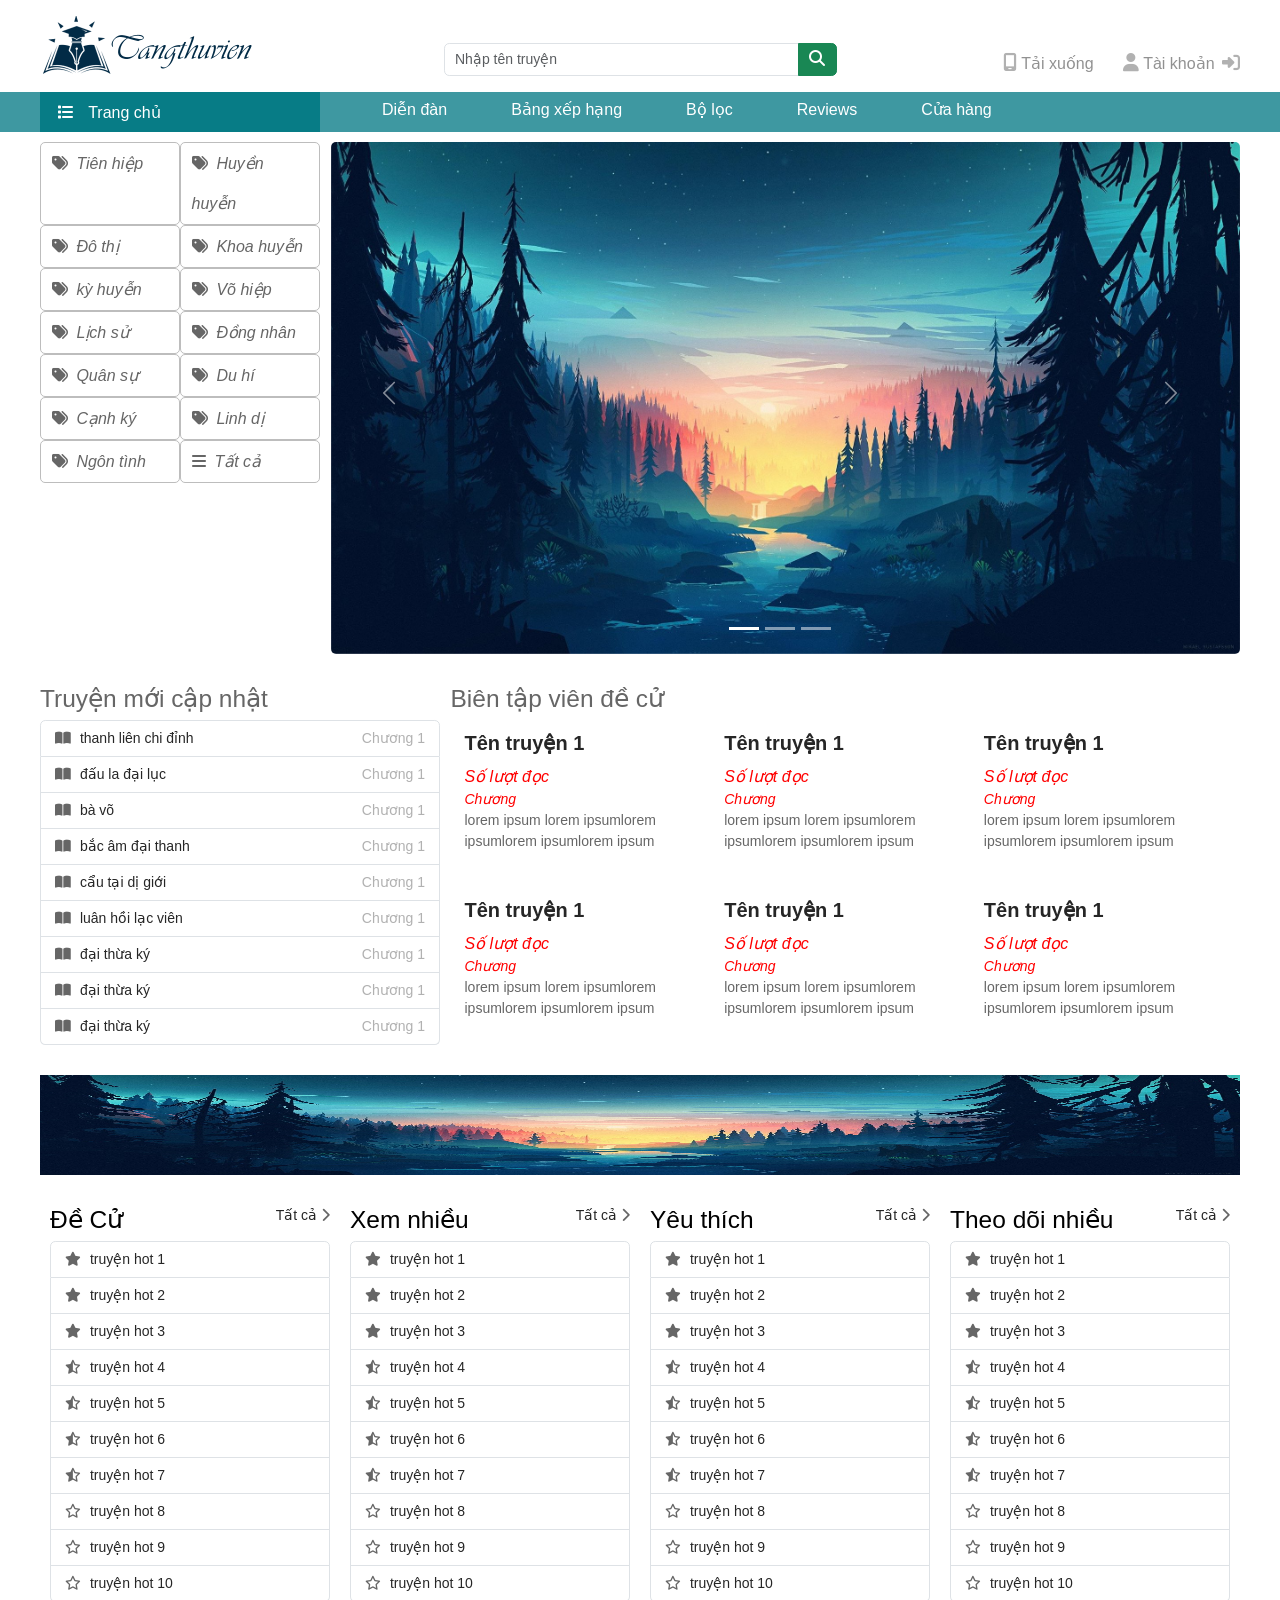
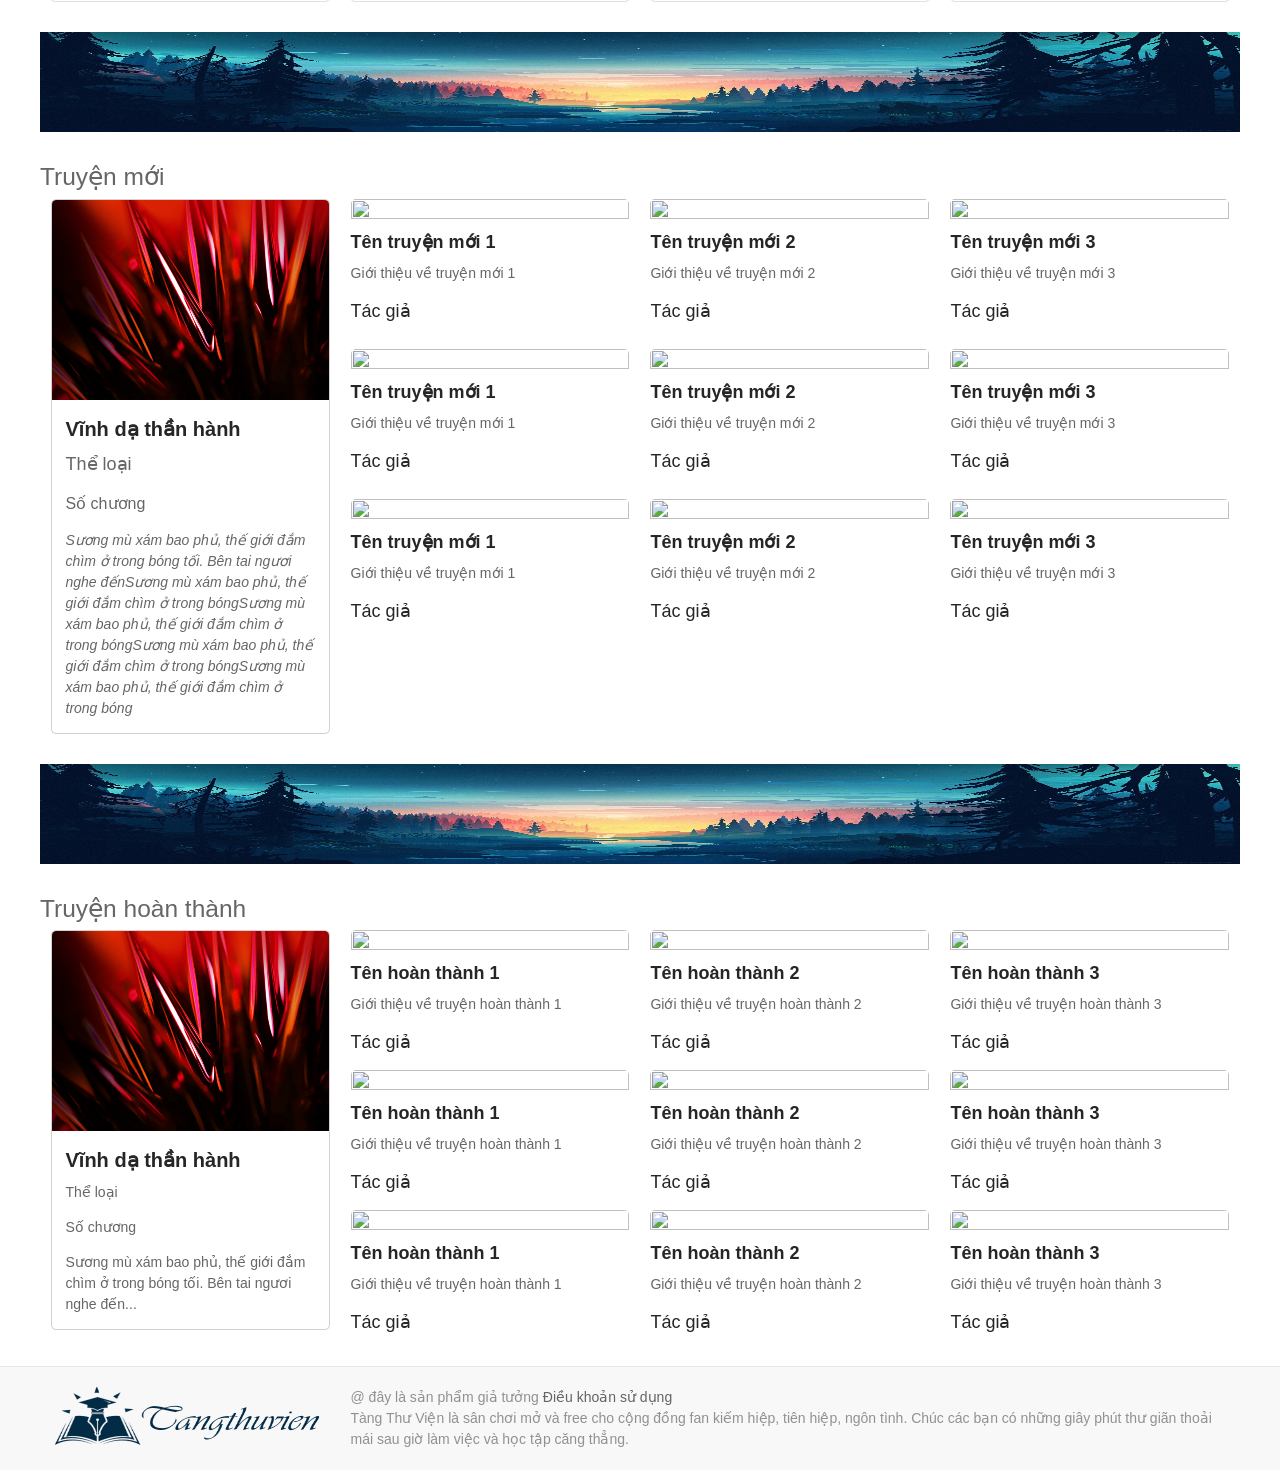
==== index.html @ 61055b4a "countinue fourth run 2nd" ====
<!DOCTYPE html>
<html lang="en">
    <head>
        <title>Test</title>
        <meta charset="utf-8">
        <meta name="viewport" content="width=device-width, initial-scale=1">
        <link href="https://cdn.jsdelivr.net/npm/bootstrap@5.2.3/dist/css/bootstrap.min.css" rel="stylesheet">
        <script src="https://cdn.jsdelivr.net/npm/bootstrap@5.2.3/dist/js/bootstrap.bundle.min.js"></script>
        <link rel="stylesheet" href="css/index.css">
        <link rel="stylesheet" href="https://cdnjs.cloudflare.com/ajax/libs/font-awesome/6.2.1/css/all.min.css">
    </head>
    
    <body>
        <header>
            <div class="header__main">
                <div class="header__box--center row">
                    <div class="col logo">
                        <a href="https://truyen.tangthuvien.vn" data-eid="qd_A11">
                        </a>
                    </div>

                    <div class="col search input-group">
                        <!-- <form id="form1" action="#" method="get">
                            <p>
                                <input class="search__searchbox" name="kw" type="text" data-type="search" placeholder="Nhập tên truyện" autocomplete="off">
                            </p>
                            <label class="search__btn" for="search__submit">
                                <em class="search__btn--icon">
                                    <i class="fa-solid fa-magnifying-glass search__btn--icons"></i>
                                </em>
                            </label>
                        </form> -->
                        <input type="text" class="form-control shadow-none" placeholder="Nhập tên truyện">
                        <button class="btn btn-success" type="submit" title="searchButton">
                            <i class="fa-solid fa-magnifying-glass search__btn--icons"></i>
                        </button>
                    </div>

                    <div class="col login">
                        <a href="#">
                            <i class="fa-solid fa-mobile-screen"></i>
                            Tải xuống
                        </a>
                        <a href="#" data-bs-toggle="modal" data-bs-target="#dangnhap">
                            <i class="fa-solid fa-user"></i>
                            Tài khoản  
                            <i class="fa-solid fa-right-to-bracket"></i>          
                        </a>
                    </div>

                    <div class="modal fade" id="dangnhap">
                        <div class="modal-dialog">
                            <div class="modal-content">
                                <!-- Modal Header -->
                                <div class="modal-header">
                                    <h4 class="modal-title">Đăng nhập</h4>
                                    <button type="button" class="btn-close" data-bs-dismiss="modal"></button>
                                </div>
                                <!-- Modal body -->
                                <form class="needs-validation" action="/action_page.php">
                                    <div class="modal-body">                                   
                                            <div class="form-floating mb-3 mt-3">
                                                <input type="text reset" class="form-control" id="tendangnhap1" placeholder="Tên đăng nhập" name="tdn" required>
                                                <label for="tdn"><i class="fa-solid fa-user modal--icon"></i>Tên đăng nhập</label>
                                            </div>
                                            
                                            <div class="form-floating mt-3 mb-3">
                                                <input type="password reset" class="form-control" id="matkhau1" placeholder="Mật khẩu" name="mk" required>
                                                <label for="mk"><i class="fa-solid fa-key modal--icon"></i>Mật khẩu</label>
                                            </div>
                                    </div>
                                    <!-- Modal footer -->
                                    <div class="modal-footer">
                                        <button type="submit" class="btn btn-success">Đăng nhập</button>
                                        <button type="button" class="btn btn-warning" data-bs-toggle="modal" data-bs-target="#dangky">Đăng ký</button>
                                        <button type="button" class="btn btn-danger" data-bs-dismiss="modal">Đóng</button>
                                    </div>
                                </form>
                                
                            </div>
                        </div>
                    </div>

                    <div class="modal fade" id="dangky">
                        <div class="modal-dialog">
                            <div class="modal-content">
                                <!-- Modal Header -->
                                <div class="modal-header">
                                    <h4 class="modal-title">Đăng ký</h4>
                                    <button type="button" class="btn-close" data-bs-dismiss="modal"></button>
                                </div>
                                <!-- Modal body -->
                                <form class="needs-validation" action="/action_page.php">
                                    <div class="modal-body">
                                        <div class="form-floating mb-3 mt-3">
                                            <input type="text" class="form-control" id="tendangnhap2" placeholder="Tên đăng nhập" name="tdn" required>
                                            <label for="tdn"><i class="fa-solid fa-user modal--icon"></i>Tên đăng nhập</label>
                                        </div>
                                        
                                        <div class="form-floating mt-3 mb-3">
                                            <input type="text" class="form-control" id="matkhau2" placeholder="Mật khẩu" name="mk" required>
                                            <label for="mk"><i class="fa-solid fa-key modal--icon"></i>Mật khẩu</label>
                                        </div>

                                        <div class="form-floating mt-3 mb-3">
                                            <input type="text" class="form-control" id="nlmatkhau2" placeholder="Nhập lại mật khẩu" name="rmk" required>
                                            <label for="rmk"><i class="fa-solid fa-key modal--icon"></i>Nhập lại mật khẩu</label>
                                        </div>

                                        <div class="form-check mt-3 mb-3">
                                            <input type="checkbox" class="form-check-input" id="check2" name="dksd" required>
                                            <label for="dksd" class="form-check-label">Đồng ý với điều khoản sử dụng</label>
                                        </div>
                                    </div>
                                    <!-- Modal footer -->
                                    <div class="modal-footer">
                                        <button type="submit" class="btn btn-success" data-bs-dismiss="modal">Đăng ký</button>
                                        <button type="button" class="btn btn-warning" data-bs-toggle="modal" data-bs-target="#dangnhap">Đăng nhập</button>
                                        <button type="button" class="btn btn-danger" data-bs-dismiss="modal">Đóng</button>
                                    </div>
                                </form>
                                
                            </div>
                        </div>
                    </div>

                </div>
 
                <div class="navbar navbar-expand-md">
                    <div class="navbar__main">
                        <ul class="nav navbar-nav">
                            <li class="nav-item--trangchu">
                                <span>
                                    <i class="fa-solid fa-list"></i>
                                    Trang chủ
                                </span>
                            </li>
                            <li class="nav-item navlist">
                                <a class="nav-link navlist--item" href="#">Diễn đàn</a>
                            </li>
                            <li class="nav-item navlist">
                                <a class="nav-link navlist--item" href="#">Bảng xếp hạng</a>
                            </li>
                            <li class="nav-item navlist">
                                <a class="nav-link navlist--item" href="#">Bộ lọc</a>
                            </li>
                            <li class="nav-item navlist">
                                <a class="nav-link navlist--item" href="#">Reviews</a>
                            </li>
                            <li class="nav-item navlist">
                                <a class="nav-link navlist--item" href="#">Cửa hàng</a>
                            </li>
                        </ul>

                    </div>
                </div>
            </div>
        </header>

        <div class="index__one row">
            <div class="index__theloai col-md-2">
                <div class="index__theloai--chitiet row">
                    <div class="index__theloai--chitiet-cot1 col-md-6">
                        <a href="#">
                            <i class="fa-solid fa-tags"></i>
                            <i>Tiên hiệp</i>
                        </a>
                    </div>
                    <div class="index__theloai--chitiet-cot2 col-md-6">
                        <a href="#">
                            <i class="fa-solid fa-tags"></i>
                            <i>Huyền huyễn</i>
                        </a>
                    </div>
                </div>
                <div class="index__theloai--chitiet row">
                    <div class="index__theloai--chitiet-cot1 col-md-6">
                        <a href="#">
                            <i class="fa-solid fa-tags"></i>
                            <i>Đô thị</i>
                        </a>
                    </div>
                    <div class="index__theloai--chitiet-cot2 col-md-6">
                        <a href="#">
                            <i class="fa-solid fa-tags"></i>
                            <i>Khoa huyễn</i>
                        </a>
                    </div>
                </div>
                <div class="index__theloai--chitiet row">
                    <div class="index__theloai--chitiet-cot1 col-md-6">
                        <a href="#">
                            <i class="fa-solid fa-tags"></i>
                            <i>kỳ huyễn</i>
                        </a>
                    </div>
                    <div class="index__theloai--chitiet-cot2 col-md-6">
                        <a href="#">
                            <i class="fa-solid fa-tags"></i>
                            <i>Võ hiệp</i>
                        </a>
                    </div>
                </div>
                <div class="index__theloai--chitiet row">
                    <div class="index__theloai--chitiet-cot1 col-md-6">
                        <a href="#">
                            <i class="fa-solid fa-tags"></i>
                            <i>Lịch sử</i>
                        </a>
                    </div>
                    <div class="index__theloai--chitiet-cot2 col-md-6">
                        <a href="#">
                            <i class="fa-solid fa-tags"></i>
                            <i>Đồng nhân</i>
                        </a>
                    </div>
                </div>
                <div class="index__theloai--chitiet row">
                    <div class="index__theloai--chitiet-cot1 col-md-6">
                        <a href="#">
                            <i class="fa-solid fa-tags"></i>
                            <i>Quân sự</i>
                        </a>
                    </div>
                    <div class="index__theloai--chitiet-cot2 col-md-6">
                        <a href="#">
                            <i class="fa-solid fa-tags"></i>
                            <i>Du hí</i>
                        </a>
                    </div>
                </div>
                <div class="index__theloai--chitiet row">
                    <div class="index__theloai--chitiet-cot1 col-md-6">
                        <a href="#">
                            <i class="fa-solid fa-tags"></i>
                            <i>Cạnh ký</i>
                        </a>
                    </div>
                    <div class="index__theloai--chitiet-cot2 col-md-6">
                        <a href="#">
                            <i class="fa-solid fa-tags"></i>
                            <i>Linh dị</i>
                        </a>
                    </div>
                </div>
                <div class="index__theloai--chitiet row">
                    <div class="index__theloai--chitiet-cot1 col-md-6">
                        <a href="#">
                            <i class="fa-solid fa-tags"></i>
                            <i>Ngôn tình</i>
                        </a>
                    </div>
                    <div class="index__theloai--chitiet-cot2 col-md-6">
                        <a href="#">
                            <i class="fa-solid fa-bars"></i>
                            <i>Tất cả</i>
                        </a>
                    </div>
                </div>
            </div>
            
            <div id="demo" class="index__slider carousel slide col-md-10" data-bs-ride="carousel">
                <div class="carousel-indicators">
                  <button type="button" data-bs-target="#demo" data-bs-slide-to="0" class="active"></button>
                  <button type="button" data-bs-target="#demo" data-bs-slide-to="1"></button>
                  <button type="button" data-bs-target="#demo" data-bs-slide-to="2"></button>
                </div>
                <div class="carousel-inner">
                  <div class="carousel-item active">
                    <img src="image/test.jpg" alt="Los Angeles" class="d-block w-100">
                  </div>
                  <div class="carousel-item">
                    <img src="image/test2.jpg" alt="Chicago" class="d-block w-100">
                  </div>
                  <div class="carousel-item">
                    <img src="image/test3.jpg" alt="New York" class="d-block w-100">
                  </div>
                </div>
                <button class="carousel-control-prev" type="button" data-bs-target="#demo" data-bs-slide="prev">
                  <span class="carousel-control-prev-icon"></span>
                </button>
                <button class="carousel-control-next" type="button" data-bs-target="#demo" data-bs-slide="next">
                  <span class="carousel-control-next-icon"></span>
                </button>
            </div>

            <!-- <div class="index__tintuc col-md-2">
                <div class="index__notice">
                    <h3>Tin tức</h3>
                    <div class="index__notice--list">
                        <ul class="list-group">
                            <li class="list-group-item odd">
                                <i class="fa-solid fa-share"></i>
                                <a href="#">đăng ký convert</a>
                            </li>
                            <li class="list-group-item">
                                <i class="fa-solid fa-share"></i>
                                <a href="#">bảng lương convert</a>
                            </li>
                            <li class="list-group-item odd">
                                <i class="fa-solid fa-share"></i>
                                <a href="#">kiếm tiền</a>
                            </li>
                            <li class="list-group-item">
                                <i class="fa-solid fa-share"></i>
                                <a href="#">đơn vị tiền</a>
                            </li>
                            <li class="list-group-item odd">
                                <i class="fa-solid fa-share"></i>
                                <a href="#">các bước thành convert</a>
                            </li>
                            <li class="list-group-item">
                                <i class="fa-solid fa-share"></i>
                                <a href="#">tin hot 1</a>
                            </li>
                            <li class="list-group-item odd">
                                <i class="fa-solid fa-share"></i>
                                <a href="#">tin hot 2</a>
                            </li>
                        </ul>
                    </div>
                </div>
            </div> -->
        </div>

        <div class="index__two row">
            <div class="index__truyenmoi col-md-4">
                <h3>Truyện mới cập nhật</h3>
                <div class="index__truyenmoi--list">
                    <ul class="list-group">
                        <li class="list-group-item">
                            <i class="fa-solid fa-book-open"></i>
                            <a href="#">thanh liên chi đỉnh</a>
                            <span class="index__truyenmoi--chuong">Chương 1</span>
                        </li>
                        <li class="list-group-item">
                            <i class="fa-solid fa-book-open"></i>
                            <a href="#">đấu la đại lục</a>
                            <span class="index__truyenmoi--chuong">Chương 1</span>
                        </li>
                        <li class="list-group-item">
                            <i class="fa-solid fa-book-open"></i>
                            <a href="#">bà võ</a>
                            <span class="index__truyenmoi--chuong">Chương 1</span>
                        </li>
                        <li class="list-group-item">
                            <i class="fa-solid fa-book-open"></i>
                            <a href="#">bắc âm đại thanh</a>
                            <span class="index__truyenmoi--chuong">Chương 1</span>
                        </li>
                        <li class="list-group-item">
                            <i class="fa-solid fa-book-open"></i>
                            <a href="#">cẩu tại dị giới</a>
                            <span class="index__truyenmoi--chuong">Chương 1</span>
                        </li>
                        <li class="list-group-item">
                            <i class="fa-solid fa-book-open"></i>
                            <a href="#">luân hồi lạc viên</a>
                            <span class="index__truyenmoi--chuong">Chương 1</span>
                        </li>
                        <li class="list-group-item">
                            <i class="fa-solid fa-book-open"></i>
                            <a href="#">đại thừa ký</a>
                            <span class="index__truyenmoi--chuong">Chương 1</span>
                        </li>
                        <li class="list-group-item">
                            <i class="fa-solid fa-book-open"></i>
                            <a href="#">đại thừa ký</a>
                            <span class="index__truyenmoi--chuong">Chương 1</span>
                        </li>
                        <li class="list-group-item">
                            <i class="fa-solid fa-book-open"></i>
                            <a href="#">đại thừa ký</a>
                            <span class="index__truyenmoi--chuong">Chương 1</span>
                        </li>
                    </ul>
                </div>
            </div>

            <div class="index__btv col-md-8">
                <h3>Biên tập viên đề cử</h3>
                <div class="index__btv--list">
                    <ul class="list-group list-group-horizontal">
                        <li class="list-group-item special">
                            <h3>
                                <a href="#">Tên truyện 1</a>
                            </h3>
                            <em class="total">
                                <cite>Số lượt đọc</cite>
                                <br>
                                <i>Chương</i>
                            </em>
                            <p>lorem ipsum lorem ipsumlorem ipsumlorem ipsumlorem ipsum</p>
                        </li>
                        <li class="list-group-item special">
                            <h3>
                                <a href="#">Tên truyện 1</a>
                            </h3>
                            <em class="total">
                                <cite>Số lượt đọc</cite>
                                <br>
                                <i>Chương</i>
                            </em>
                            <p>lorem ipsum lorem ipsumlorem ipsumlorem ipsumlorem ipsum</p>
                        </li>
                        <li class="list-group-item special">
                            <h3>
                                <a href="#">Tên truyện 1</a>
                            </h3>
                            <em class="total">
                                <cite>Số lượt đọc</cite>
                                <br>
                                <i>Chương</i>
                            </em>
                            <p>lorem ipsum lorem ipsumlorem ipsumlorem ipsumlorem ipsum</p>
                        </li>
                    </ul>
                    <div class="rel">
                        <p class="line"></p>
                    </div>
                    <ul class="list-group list-group-horizontal">
                        <li class="list-group-item special">
                            <h3>
                                <a href="#">Tên truyện 1</a>
                            </h3>
                            <em class="total">
                                <cite>Số lượt đọc</cite>
                                <br>
                                <i>Chương</i>
                            </em>
                            <p>lorem ipsum lorem ipsumlorem ipsumlorem ipsumlorem ipsum</p>
                        </li>
                        <li class="list-group-item special">
                            <h3>
                                <a href="#">Tên truyện 1</a>
                            </h3>
                            <em class="total">
                                <cite>Số lượt đọc</cite>
                                <br>
                                <i>Chương</i>
                            </em>
                            <p>lorem ipsum lorem ipsumlorem ipsumlorem ipsumlorem ipsum</p>
                        </li>
                        <li class="list-group-item special">
                            <h3>
                                <a href="#">Tên truyện 1</a>
                            </h3>
                            <em class="total">
                                <cite>Số lượt đọc</cite>
                                <br>
                                <i>Chương</i>
                            </em>
                            <p>lorem ipsum lorem ipsumlorem ipsumlorem ipsumlorem ipsum</p>
                        </li>
                    </ul>
                </div>
            </div>
        </div>

        <div class="index__banner">
            <a href="#"><img src="image/test.jpg" class="banner-sm"></a>
        </div>

        <div class="index__three row">
            <div class="index__ranklist col-md-3">
                <h3 class="index__ranklist--title">
                    Đề Cử
                    <a href="#">Tất cả
                        <i class="fa-solid fa-chevron-right"></i>
                    </a>
                </h3>
                <div class="ranklist--list">
                    <ul class="list-group">
                        <li class="list-group-item">
                            <i class="fa-solid fa-star"></i>
                            <a href="#">truyện hot 1</a>
                        </li>
                        <li class="list-group-item">
                            <i class="fa-solid fa-star"></i>
                            <a href="#">truyện hot 2</a>
                        </li>
                        <li class="list-group-item">
                            <i class="fa-solid fa-star"></i>
                            <a href="#">truyện hot 3</a>
                        </li>
                        <li class="list-group-item">
                            <i class="fa-regular fa-star-half-stroke"></i>
                            <a href="#">truyện hot 4</a>
                        </li>
                        <li class="list-group-item">
                            <i class="fa-regular fa-star-half-stroke"></i>
                            <a href="#">truyện hot 5</a>
                        </li>
                        <li class="list-group-item">
                            <i class="fa-regular fa-star-half-stroke"></i>
                            <a href="#">truyện hot 6</a>
                        </li>
                        <li class="list-group-item">
                            <i class="fa-regular fa-star-half-stroke"></i>
                            <a href="#">truyện hot 7</a>
                        </li>
                        <li class="list-group-item">
                            <i class="fa-regular fa-star"></i>
                            <a href="#">truyện hot 8</a>
                        </li>
                        <li class="list-group-item">
                            <i class="fa-regular fa-star"></i>
                            <a href="#">truyện hot 9</a>
                        </li>
                        <li class="list-group-item">
                            <i class="fa-regular fa-star"></i>
                            <a href="#">truyện hot 10</a>
                        </li>
                    </ul>
                </div>
            </div>
            <div class="index__ranklist col-md-3">
                <h3 class="index__ranklist--title">
                    Xem nhiều
                    <a href="#">Tất cả
                        <i class="fa-solid fa-chevron-right"></i>
                    </a>
                </h3>
                <div class="ranklist--list">
                    <ul class="list-group">
                        <li class="list-group-item">
                            <i class="fa-solid fa-star"></i>
                            <a href="#">truyện hot 1</a>
                        </li>
                        <li class="list-group-item">
                            <i class="fa-solid fa-star"></i>
                            <a href="#">truyện hot 2</a>
                        </li>
                        <li class="list-group-item">
                            <i class="fa-solid fa-star"></i>
                            <a href="#">truyện hot 3</a>
                        </li>
                        <li class="list-group-item">
                            <i class="fa-regular fa-star-half-stroke"></i>
                            <a href="#">truyện hot 4</a>
                        </li>
                        <li class="list-group-item">
                            <i class="fa-regular fa-star-half-stroke"></i>
                            <a href="#">truyện hot 5</a>
                        </li>
                        <li class="list-group-item">
                            <i class="fa-regular fa-star-half-stroke"></i>
                            <a href="#">truyện hot 6</a>
                        </li>
                        <li class="list-group-item">
                            <i class="fa-regular fa-star-half-stroke"></i>
                            <a href="#">truyện hot 7</a>
                        </li>
                        <li class="list-group-item">
                            <i class="fa-regular fa-star"></i>
                            <a href="#">truyện hot 8</a>
                        </li>
                        <li class="list-group-item">
                            <i class="fa-regular fa-star"></i>
                            <a href="#">truyện hot 9</a>
                        </li>
                        <li class="list-group-item">
                            <i class="fa-regular fa-star"></i>
                            <a href="#">truyện hot 10</a>
                        </li>
                    </ul>
                </div>
            </div>
            <div class="index__ranklist col-md-3">
                <h3 class="index__ranklist--title">
                    Yêu thích
                    <a href="#">Tất cả
                        <i class="fa-solid fa-chevron-right"></i>
                    </a>
                </h3>
                <div class="ranklist--list">
                    <ul class="list-group">
                        <li class="list-group-item">
                            <i class="fa-solid fa-star"></i>
                            <a href="#">truyện hot 1</a>
                        </li>
                        <li class="list-group-item">
                            <i class="fa-solid fa-star"></i>
                            <a href="#">truyện hot 2</a>
                        </li>
                        <li class="list-group-item">
                            <i class="fa-solid fa-star"></i>
                            <a href="#">truyện hot 3</a>
                        </li>
                        <li class="list-group-item">
                            <i class="fa-regular fa-star-half-stroke"></i>
                            <a href="#">truyện hot 4</a>
                        </li>
                        <li class="list-group-item">
                            <i class="fa-regular fa-star-half-stroke"></i>
                            <a href="#">truyện hot 5</a>
                        </li>
                        <li class="list-group-item">
                            <i class="fa-regular fa-star-half-stroke"></i>
                            <a href="#">truyện hot 6</a>
                        </li>
                        <li class="list-group-item">
                            <i class="fa-regular fa-star-half-stroke"></i>
                            <a href="#">truyện hot 7</a>
                        </li>
                        <li class="list-group-item">
                            <i class="fa-regular fa-star"></i>
                            <a href="#">truyện hot 8</a>
                        </li>
                        <li class="list-group-item">
                            <i class="fa-regular fa-star"></i>
                            <a href="#">truyện hot 9</a>
                        </li>
                        <li class="list-group-item">
                            <i class="fa-regular fa-star"></i>
                            <a href="#">truyện hot 10</a>
                        </li>
                    </ul>
                </div>
            </div>
            <div class="index__ranklist col-md-3">
                <h3 class="index__ranklist--title">
                    Theo dõi nhiều
                    <a href="#">Tất cả
                        <i class="fa-solid fa-chevron-right"></i>
                    </a>
                </h3>
                <div class="ranklist--list">
                    <ul class="list-group">
                        <li class="list-group-item">
                            <i class="fa-solid fa-star"></i>
                            <a href="#">truyện hot 1</a>
                        </li>
                        <li class="list-group-item">
                            <i class="fa-solid fa-star"></i>
                            <a href="#">truyện hot 2</a>
                        </li>
                        <li class="list-group-item">
                            <i class="fa-solid fa-star"></i>
                            <a href="#">truyện hot 3</a>
                        </li>
                        <li class="list-group-item">
                            <i class="fa-regular fa-star-half-stroke"></i>
                            <a href="#">truyện hot 4</a>
                        </li>
                        <li class="list-group-item">
                            <i class="fa-regular fa-star-half-stroke"></i>
                            <a href="#">truyện hot 5</a>
                        </li>
                        <li class="list-group-item">
                            <i class="fa-regular fa-star-half-stroke"></i>
                            <a href="#">truyện hot 6</a>
                        </li>
                        <li class="list-group-item">
                            <i class="fa-regular fa-star-half-stroke"></i>
                            <a href="#">truyện hot 7</a>
                        </li>
                        <li class="list-group-item">
                            <i class="fa-regular fa-star"></i>
                            <a href="#">truyện hot 8</a>
                        </li>
                        <li class="list-group-item">
                            <i class="fa-regular fa-star"></i>
                            <a href="#">truyện hot 9</a>
                        </li>
                        <li class="list-group-item">
                            <i class="fa-regular fa-star"></i>
                            <a href="#">truyện hot 10</a>
                        </li>
                    </ul>
                </div>
            </div>
        </div>

        <div class="index__banner">
            <a href="#"><img src="image/test.jpg" class="banner-sm"></a>
        </div>

        <div class="index__four row">
            <h3 class="index__truyenmoi--title">Truyện mới</h3>
            <div class="index__truyenmoito col-md-3">
                <div class="index__truyenmoito--chitiet card">
                    <img class="card-img-top" src="image/test2.jpg" alt="Card image">
                    <div class="card-body">
                        <h4 class="card-title">
                            <a href="#">Vĩnh dạ thần hành</a>
                        </h4>
                        <p class="card-text index__truyenmoito--theloai">Thể loại</p>
                        <p class="card-text index__truyenmoito--sochuong">Số chương</p>
                        <p class="card-text index__truyenmoito--gioithieu"><i>Sương mù xám bao phủ, thế giới đắm chìm ở trong bóng tối. Bên tai ngươi nghe đếnSương mù xám bao phủ, thế giới đắm chìm ở trong bóngSương mù xám bao phủ, thế giới đắm chìm ở trong bóngSương mù xám bao phủ, thế giới đắm chìm ở trong bóngSương mù xám bao phủ, thế giới đắm chìm ở trong bóng</i></p>
                    </div>
                </div>
            </div>
            <div class="index__truyenmoito col-md-9">
                <div class="index__truyenmoito--list row">
                    <div class="index__truyenmoito--listitem col-md-4">
                        <div class="book--img">
                            <a href="#">
                                <img src="image/test3.jpg" class="book--imgcss">
                            </a>
                        </div>
                        <div class="book--info">
                            <h3>
                                <a href="#">Tên truyện mới 1</a>
                            </h3>
                            <p>Giới thiệu về truyện mới 1</p>
                            <div class="book-state">
                                <a href="#">Tác giả</a>
                            </div>
                        </div>
                    </div>
                    <div class="index__truyenmoito--listitem col-md-4">
                        <div class="book--img">
                            <a href="#">
                                <img src="image/test3.jpg" class="book--imgcss">
                            </a>
                        </div>
                        <div class="book--info">
                            <h3>
                                <a href="#">Tên truyện mới 2</a>
                            </h3>
                            <p>Giới thiệu về truyện mới 2</p>
                            <div class="book-state">
                                <a href="#">Tác giả</a>
                            </div>
                        </div>
                    </div>
                    <div class="index__truyenmoito--listitem col-md-4">
                        <div class="book--img">
                            <a href="#">
                                <img src="image/test3.jpg" class="book--imgcss">
                            </a>
                        </div>
                        <div class="book--info">
                            <h3>
                                <a href="#">Tên truyện mới 3</a>
                            </h3>
                            <p>Giới thiệu về truyện mới 3</p>
                            <div class="book-state">
                                <a href="#">Tác giả</a>
                            </div>
                        </div>
                    </div>
                </div>
                <div class="rel">
                    <p class="line"></p>
                </div>
                <div class="index__truyenmoito--list row">
                    <div class="index__truyenmoito--listitem col-md-4">
                        <div class="book--img">
                            <a href="#">
                                <img src="image/test3.jpg" class="book--imgcss">
                            </a>
                        </div>
                        <div class="book--info">
                            <h3>
                                <a href="#">Tên truyện mới 1</a>
                            </h3>
                            <p>Giới thiệu về truyện mới 1</p>
                            <div class="book-state">
                                <a href="#">Tác giả</a>
                            </div>
                        </div>
                    </div>
                    <div class="index__truyenmoito--listitem col-md-4">
                        <div class="book--img">
                            <a href="#">
                                <img src="image/test3.jpg" class="book--imgcss">
                            </a>
                        </div>
                        <div class="book--info">
                            <h3>
                                <a href="#">Tên truyện mới 2</a>
                            </h3>
                            <p>Giới thiệu về truyện mới 2</p>
                            <div class="book-state">
                                <a href="#">Tác giả</a>
                            </div>
                        </div>
                    </div>
                    <div class="index__truyenmoito--listitem col-md-4">
                        <div class="book--img">
                            <a href="#">
                                <img src="image/test3.jpg" class="book--imgcss">
                            </a>
                        </div>
                        <div class="book--info">
                            <h3>
                                <a href="#">Tên truyện mới 3</a>
                            </h3>
                            <p>Giới thiệu về truyện mới 3</p>
                            <div class="book-state">
                                <a href="#">Tác giả</a>
                            </div>
                        </div>
                    </div>
                </div>
                <div class="rel">
                    <p class="line"></p>
                </div>
                <div class="index__truyenmoito--list row">
                    <div class="index__truyenmoito--listitem col-md-4">
                        <div class="book--img">
                            <a href="#">
                                <img src="image/test3.jpg" class="book--imgcss">
                            </a>
                        </div>
                        <div class="book--info">
                            <h3>
                                <a href="#">Tên truyện mới 1</a>
                            </h3>
                            <p>Giới thiệu về truyện mới 1</p>
                            <div class="book-state">
                                <a href="#">Tác giả</a>
                            </div>
                        </div>
                    </div>
                    <div class="index__truyenmoito--listitem col-md-4">
                        <div class="book--img">
                            <a href="#">
                                <img src="image/test3.jpg" class="book--imgcss">
                            </a>
                        </div>
                        <div class="book--info">
                            <h3>
                                <a href="#">Tên truyện mới 2</a>
                            </h3>
                            <p>Giới thiệu về truyện mới 2</p>
                            <div class="book-state">
                                <a href="#">Tác giả</a>
                            </div>
                        </div>
                    </div>
                    <div class="index__truyenmoito--listitem col-md-4">
                        <div class="book--img">
                            <a href="#">
                                <img src="image/test3.jpg" class="book--imgcss">
                            </a>
                        </div>
                        <div class="book--info">
                            <h3>
                                <a href="#">Tên truyện mới 3</a>
                            </h3>
                            <p>Giới thiệu về truyện mới 3</p>
                            <div class="book-state">
                                <a href="#">Tác giả</a>
                            </div>
                        </div>
                    </div>
                </div>
            </div>
        </div>

        <div class="index__banner">
            <a href="#"><img src="image/test.jpg" class="banner-sm"></a>
        </div>

        <div class="index__five row">
            <h3 class="index__truyenhoanthanh--title">Truyện hoàn thành</h3>
            <div class="index__truyenhoanthanh col-md-3">
                <div class="index__truyenhoanthanh--chitiet card">
                    <img class="card-img-top" src="image/test2.jpg" alt="Card image">
                    <div class="card-body">
                        <h4 class="card-title">
                            <a href="#">Vĩnh dạ thần hành</a>
                        </h4>
                        <p class="card-text index__truyenhoanthanh--theloai">Thể loại</p>
                        <p class="card-text index__truyenhoanthanh--sochuong">Số chương</p>
                        <p class="card-text index__truyenhoanthanh--gioithieu">Sương mù xám bao phủ, thế giới đắm chìm ở trong bóng tối. Bên tai ngươi nghe đến...</p>
                    </div>
                </div>
            </div>
            <div class="index__truyenhoanthanh col-md-9">
                <div class="index__truyenhoanthanh--list row">
                    <div class="index__truyenhoanthanh--listitem col-md-4">
                        <div class="book--img">
                            <a href="#">
                                <img src="image/test3.jpg" class="book--imgcss">
                            </a>
                        </div>
                        <div class="book--info">
                            <h3>
                                <a href="#">Tên hoàn thành 1</a>
                            </h3>
                            <p>Giới thiệu về truyện hoàn thành 1</p>
                            <div class="book-state">
                                <a href="#">Tác giả</a>
                            </div>
                        </div>
                    </div>
                    <div class="index__truyenhoanthanh--listitem col-md-4">
                        <div class="book--img">
                            <a href="#">
                                <img src="image/test3.jpg" class="book--imgcss">
                            </a>
                        </div>
                        <div class="book--info">
                            <h3>
                                <a href="#">Tên hoàn thành 2</a>
                            </h3>
                            <p>Giới thiệu về truyện hoàn thành 2</p>
                            <div class="book-state">
                                <a href="#">Tác giả</a>
                            </div>
                        </div>
                    </div>
                    <div class="index__truyenhoanthanh--listitem col-md-4">
                        <div class="book--img">
                            <a href="#">
                                <img src="image/test3.jpg" class="book--imgcss">
                            </a>
                        </div>
                        <div class="book--info">
                            <h3>
                                <a href="#">Tên hoàn thành 3</a>
                            </h3>
                            <p>Giới thiệu về truyện hoàn thành 3</p>
                            <div class="book-state">
                                <a href="#">Tác giả</a>
                            </div>
                        </div>
                    </div>
                </div>
                <div class="rel">
                    <p class="line"></p>
                </div>
                <div class="index__truyenhoanthanh--list row">
                    <div class="index__truyenhoanthanh--listitem col-md-4">
                        <div class="book--img">
                            <a href="#">
                                <img src="image/test3.jpg" class="book--imgcss">
                            </a>
                        </div>
                        <div class="book--info">
                            <h3>
                                <a href="#">Tên hoàn thành 1</a>
                            </h3>
                            <p>Giới thiệu về truyện hoàn thành 1</p>
                            <div class="book-state">
                                <a href="#">Tác giả</a>
                            </div>
                        </div>
                    </div>
                    <div class="index__truyenhoanthanh--listitem col-md-4">
                        <div class="book--img">
                            <a href="#">
                                <img src="image/test3.jpg" class="book--imgcss">
                            </a>
                        </div>
                        <div class="book--info">
                            <h3>
                                <a href="#">Tên hoàn thành 2</a>
                            </h3>
                            <p>Giới thiệu về truyện hoàn thành 2</p>
                            <div class="book-state">
                                <a href="#">Tác giả</a>
                            </div>
                        </div>
                    </div>
                    <div class="index__truyenhoanthanh--listitem col-md-4">
                        <div class="book--img">
                            <a href="#">
                                <img src="image/test3.jpg" class="book--imgcss">
                            </a>
                        </div>
                        <div class="book--info">
                            <h3>
                                <a href="#">Tên hoàn thành 3</a>
                            </h3>
                            <p>Giới thiệu về truyện hoàn thành 3</p>
                            <div class="book-state">
                                <a href="#">Tác giả</a>
                            </div>
                        </div>
                    </div>
                </div>
                <div class="rel">
                    <p class="line"></p>
                </div>
                <div class="index__truyenhoanthanh--list row">
                    <div class="index__truyenhoanthanh--listitem col-md-4">
                        <div class="book--img">
                            <a href="#">
                                <img src="image/test3.jpg" class="book--imgcss">
                            </a>
                        </div>
                        <div class="book--info">
                            <h3>
                                <a href="#">Tên hoàn thành 1</a>
                            </h3>
                            <p>Giới thiệu về truyện hoàn thành 1</p>
                            <div class="book-state">
                                <a href="#">Tác giả</a>
                            </div>
                        </div>
                    </div>
                    <div class="index__truyenhoanthanh--listitem col-md-4">
                        <div class="book--img">
                            <a href="#">
                                <img src="image/test3.jpg" class="book--imgcss">
                            </a>
                        </div>
                        <div class="book--info">
                            <h3>
                                <a href="#">Tên hoàn thành 2</a>
                            </h3>
                            <p>Giới thiệu về truyện hoàn thành 2</p>
                            <div class="book-state">
                                <a href="#">Tác giả</a>
                            </div>
                        </div>
                    </div>
                    <div class="index__truyenhoanthanh--listitem col-md-4">
                        <div class="book--img">
                            <a href="#">
                                <img src="image/test3.jpg" class="book--imgcss">
                            </a>
                        </div>
                        <div class="book--info">
                            <h3>
                                <a href="#">Tên hoàn thành 3</a>
                            </h3>
                            <p>Giới thiệu về truyện hoàn thành 3</p>
                            <div class="book-state">
                                <a href="#">Tác giả</a>
                            </div>
                        </div>
                    </div>
                </div>
            </div>
        </div>

        <footer>
            <div class="footer--container">
                <div class="row footer--inside-container">
                    <div class="col-md-3">
                        <img src="image/Illustration4.png" height="60" width="100%" alt="logoweb">
                    </div>
                    <div class="col-md-9 footer--text">
                        @ đây là sản phẩm giả tưởng
                        <a href="#">Điều khoản sử dụng</a>
                        <br>
                        Tàng Thư Viện là sân chơi mở và free cho cộng đồng fan kiếm hiệp, tiên hiệp, ngôn tình.
                        Chúc các bạn có những giây phút thư giãn thoải mái sau giờ làm việc và học tập căng thẳng.
                    </div>
                </div>
            </div>
        </footer>

    </body>

</html>
---- css/index.css ----
* {
    font-family: -apple-system,BlinkMacSystemFont,Segoe UI,Roboto,Oxygen,Ubuntu,Cantarell,Fira Sans,Droid Sans,Helvetica Neue,sans-serif;
    color: #666;
    font-size: 14px;
    line-height: 1.5;
}

html, body {
    width: 100%;
    height: 100%;
    margin: 0;
    padding: 0;
    /* overflow-x: hidden; */
}

a {
    text-decoration: none;
    color: #262626;
}

@media screen and (max-width: 768px) {
    .header__box--center {
        width: auto;
        margin-left: auto;
        margin-right: auto;
    }
    
    .logo {
        width: 100%;
        height: 100px;
        margin: 0;
    }

    .logo a {
        height: 100px;
    }
  }

.header__box--center {
    width: 1200px;
    margin-left: auto;
    margin-right: auto;
}

.logo {
    width: 220px;
    height: 60px;
    margin: 16px 0;
    padding: 0;
}

.logo a {
    width: 220px;
    height: 60px;
    display: block;
    background: url(/image/Illustration4.png) no-repeat;
    background-size: 100%;
}

.search {
    margin-top: auto;
    margin-bottom: 16px;
    width: 360px;
    position: relative;
    float: left;
}

/* .search p {
    float: left;
    margin: 0;
    overflow: hidden;
    width: 320px;
    height: 40px;
    border: 1px solid #bdbdbd;
    border-right: none;
}

.search__searchbox {
    font-size: 14px;
    width: 350px;
    height: 40px;
    border: 0;
    outline: 0;
    padding-left: 12px;
} */

/* .search__btn {
    float: left;
    width: 40px;
    height: 40px;
    text-align: center;
    background-color: #3e98a1;
    line-height: 1;
}

.search__btn:hover {
    background-color: red;
} */

/* .search__btn--icon {
    display: block;
} */

.search__btn--icons {
    font-size: 16px;
    color: #fff;

}

.login {
    overflow: hidden;
    width: 170px;
    height: 40px;
    background-color: #fff;
    display: flex;
    justify-content: flex-end;
    padding: 0;
    margin-top: auto;
    margin-bottom: 16px;
}

.login a {
    width: 120px;
    font-size: 16px;
    opacity: 0.5;
    margin-top: auto;
    margin-bottom: 0;
}

.login i {
    font-size: 18px;
    padding-left: 3px;
}

.login a:hover {
    color: black;
    opacity: 1;
}

.modal--icon {
    padding-right: 10px;
}

.navbar {
    background-color: #3e98a1;
    height: 40px;
    padding: 0;
}

.navbar__main {
    width: 1200px;
    margin-left: auto;
    margin-right: auto;
    background-color: #3e98a1;
}

ul li {
    list-style: none;
    padding: 0;
    margin: 0;
}

.nav-item--trangchu {
    width: 280px;
    margin-right: 30px;
    cursor: pointer;
    background-color: #077c86;
}

.nav-item--trangchu span, .fa-list {
    font-size: 16px;
    display: block;
    color: #fff;
    background-color: #077c86;
    margin: 6px 0;
}

.nav-item--trangchu span {
    padding-left: 18px;
}

.fa-list {
    padding-right: 10px;
}

.navlist--item {
    padding: 6px 32px !important;
    color: white !important;
    font-size: 16px;
    font-weight: 500;
}

.navlist--item:hover {
    background-color: #077c86;
    color: white;
}

/* .fa-mobile-screen {
    height: 40px;
    font-size: 16px;
    font-weight: 500;
    padding-right: 10px;
} */

/* phần chỉnh sửa cho Tải xuống 

*/

.index__one, .index__two, .index__three, .index__four, .index__five, .index__banner {
    width: 1200px;
    margin-right: auto;
    margin-left: auto;
}

.index__theloai, .index__tintuc {
    width: 280px;
    padding-top: 10px;
}

.index__theloai--chitiet-cot1, .index__theloai--chitiet-cot2 {
    border: 1px solid #bdbdbd;
    border-radius: 5px;
}

.index__theloai--chitiet-cot1:hover, .index__theloai--chitiet-cot2:hover {
    background-color: #077c86;
    color: #fff;
}

.index__theloai--chitiet-cot1 a, .index__theloai--chitiet-cot2 a {
    color: inherit;
}

.index__theloai--chitiet-cot1 i, .index__theloai--chitiet-cot2 i {
    text-align: center;
    font-size: 16px;
    line-height: 40px;
    color: inherit;
}

.index__theloai--chitiet-cot1 i:nth-of-type(2), .index__theloai--chitiet-cot2 i:nth-of-type(2) {
    padding-left: 5px;
}

.index__slider {
    width: 920px;
    padding-top: 10px;
    padding-right: 0;
}

.carousel-inner {
    border-radius: 5px;
}

.index__tintuc {
    padding-top: 10px;
}

.index__notice h3 {
    text-align: center;
    font-size: 20px;
    font-weight: 700;
}

.odd {
    background-color: #f0f0f0;
}

.list-group a {
    padding-left: 5px;
}

.list-group a:hover {
    color: red;
}

.index__two, .index__three, .index__four, .index__five {
    margin: 30px auto;
}

.index__truyenmoi {
    padding: 0;
}

.index__truyenmoi--chuong {
    float: right;
    opacity: 0.5;
}

.list-group-horizontal a {
    padding: 0;
    font-size: 20px;
    font-weight: 600;
}

.total cite, .total i{
    color: red;
}

.total cite {
    font-size: 16px;
}

.index__ranklist {
    padding: 0 10px;
}

.index__ranklist--title {
    color: black;
}

.index__ranklist--title a {
    float: right;
}

.index__truyenmoi--title, .index__truyenhoanthanh--title {
    padding: 0;
}

.card-img-top {
    height: 200px;
}

.card-title a {
    font-size: 20px;
    font-weight: 600;
}

.index__truyenmoito--theloai, .index__truyenmoito--theloai {
    font-size: 18px;
}

.index__truyenmoito--sochuong, .index__truyenmoito--sochuong {
    font-size: 16px;
}

.index__truyenmoito--gioithieu, .index__truyenmoito--gioithieu {
    font-size: 14px;
}

.index__truyenmoito--list {
    padding-bottom: 10px;
}

.book--info a {
    font-size: 18px;
    font-weight: 600;   
}

.book--info p {
    font-size: 14px;
    overflow: hidden;
    white-space: nowrap;
    text-overflow: ellipsis;
}

.book-state a {
    font: 16px;
    font-weight: lighter;
}

.footer--container {
    background-color: #f8f8f8;
    margin-top: 10px;
    padding: 20px 0;
    border-top: 1px solid #e7e7e7;
    color: #4e4e4e;
}

.footer--inside-container {
    width: 1200px;
    margin: 0 auto;
}

.footer--text {
    opacity: 0.7;
}

.banner-sm {
    height: 100px;
    width: 100%;
}

.book--imgcss {
    height: 100%;
    width: 100%;
    border-radius: 5px;
}

.special {
    border: none;
}
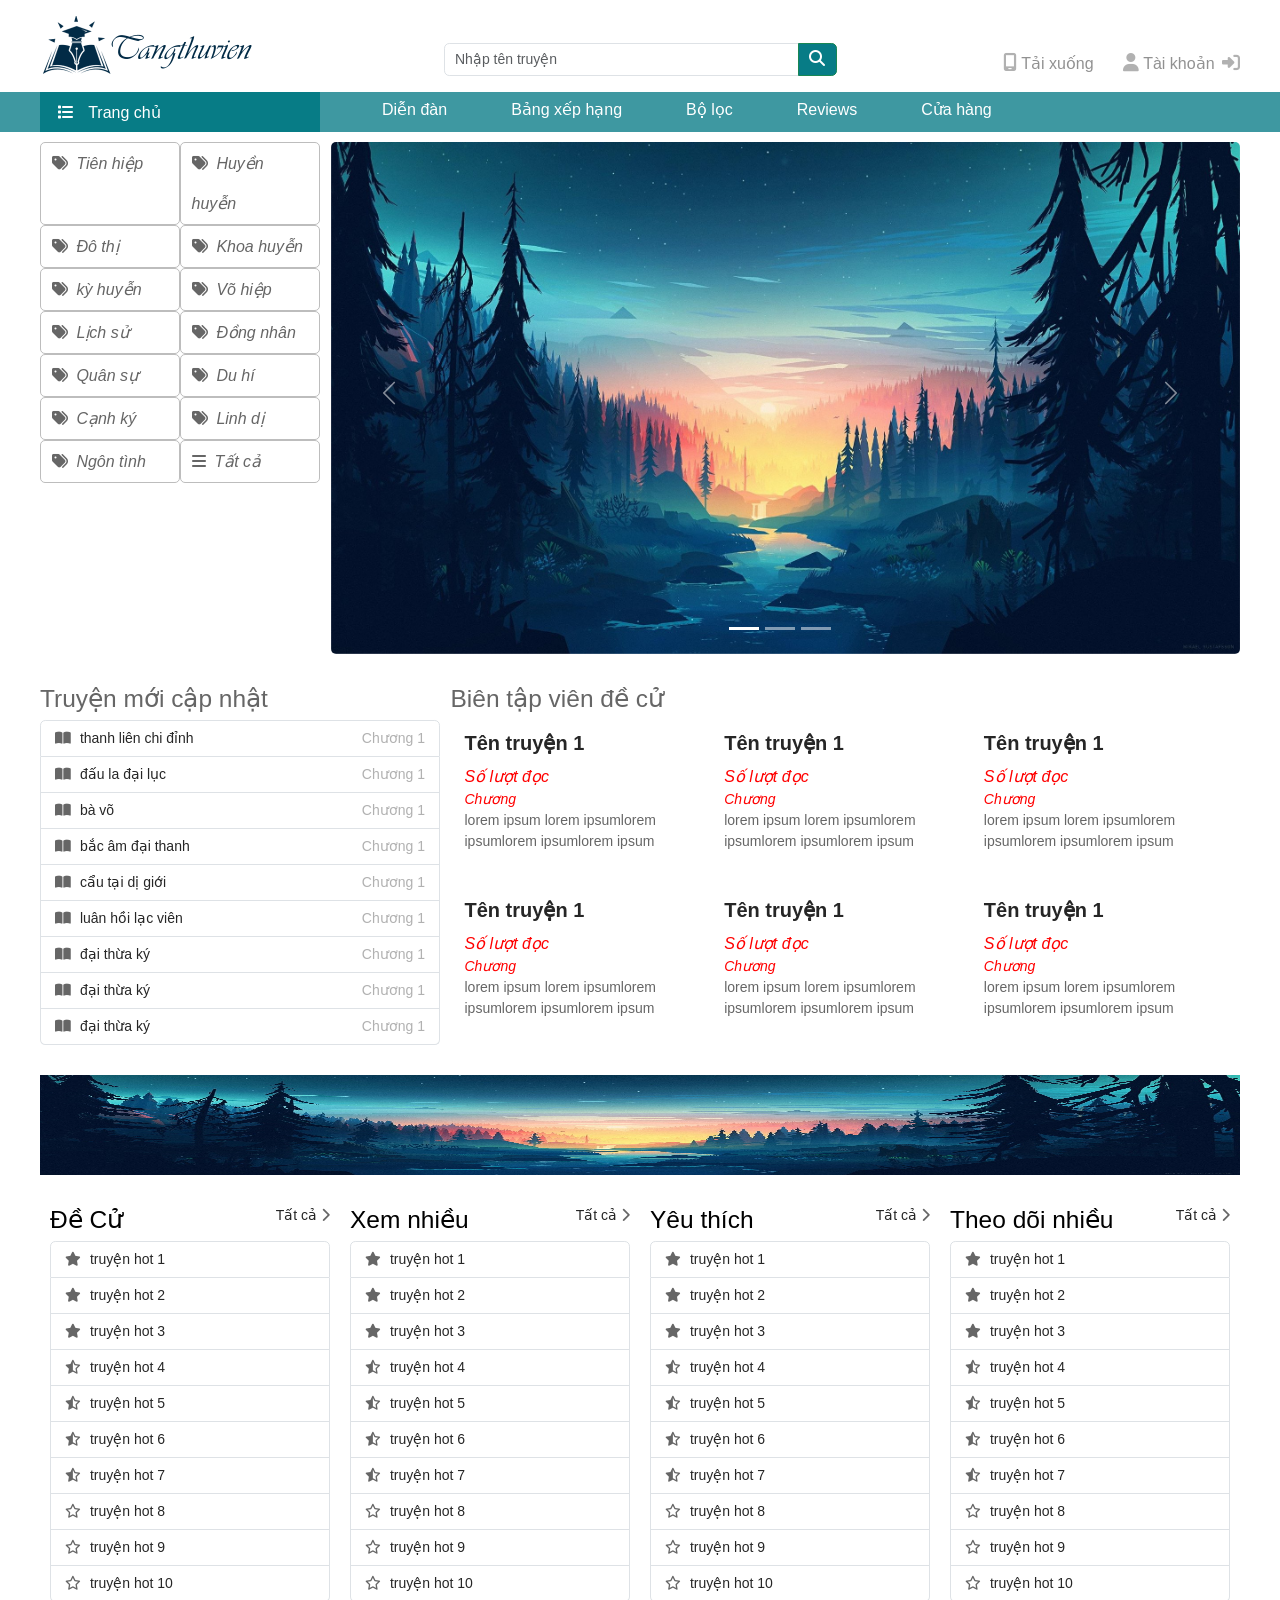
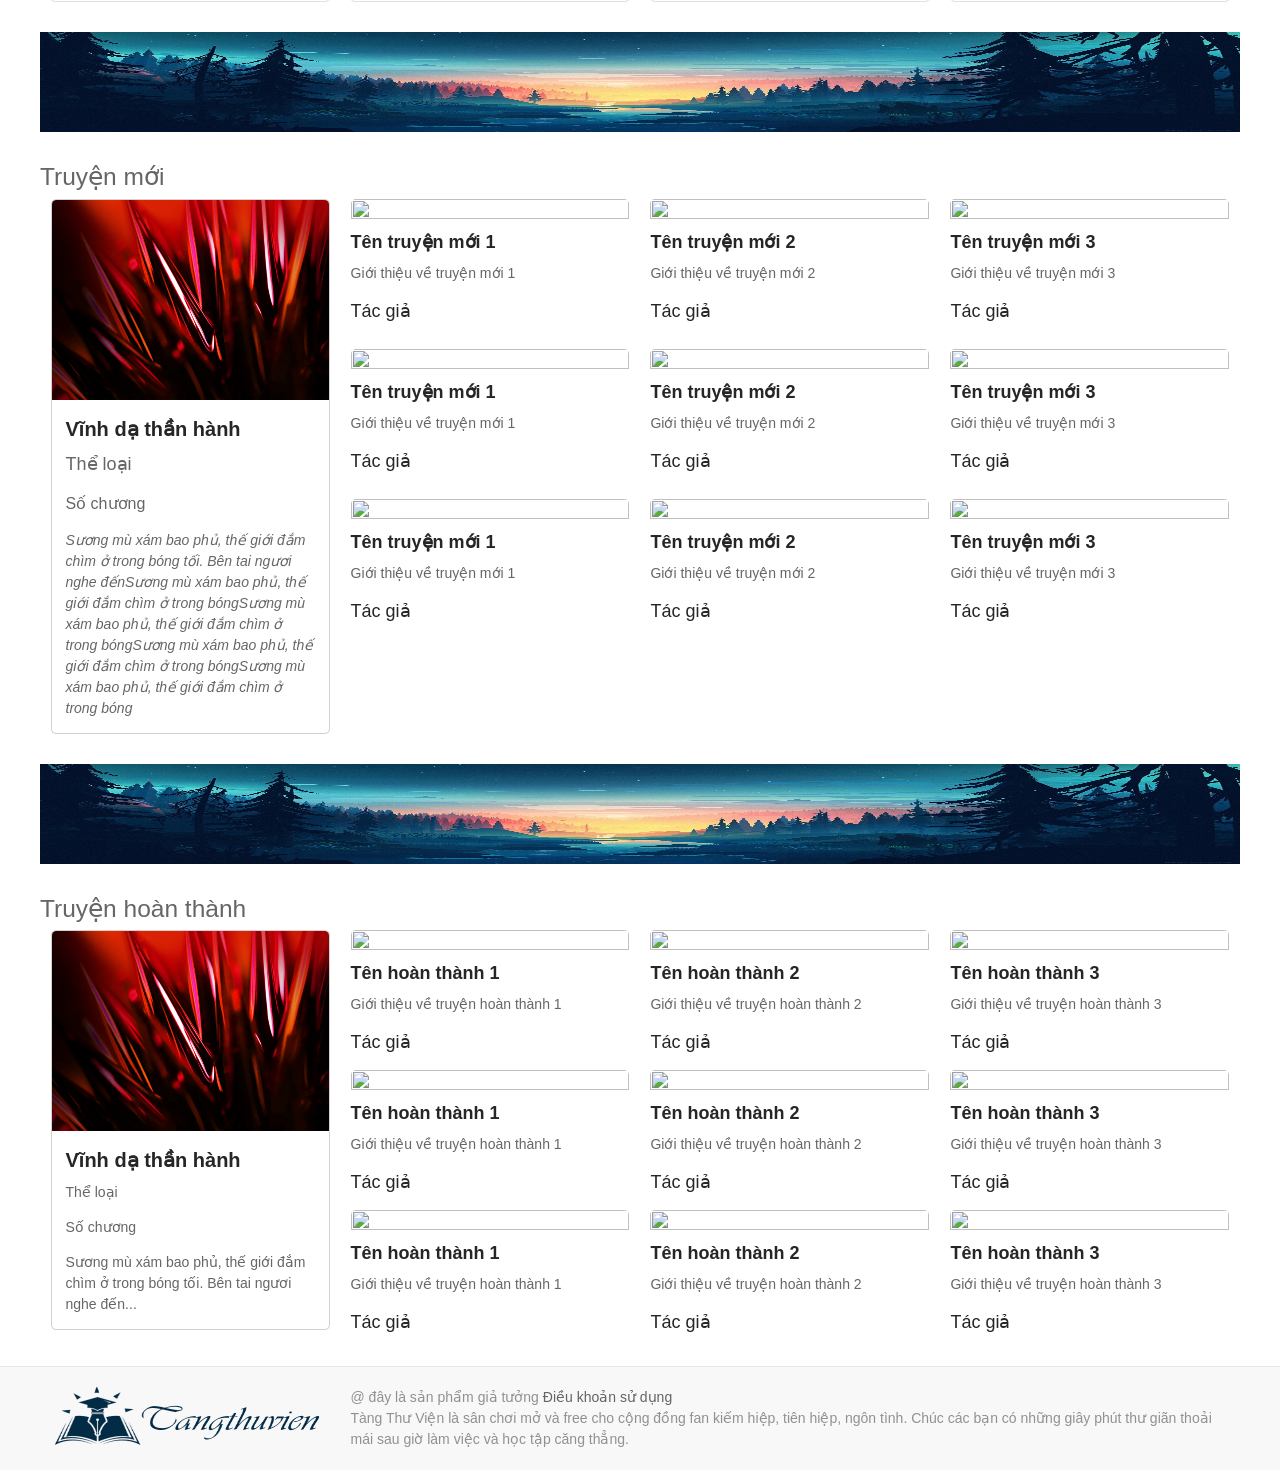
==== commit d34205ab: "error fix ?" ====
--- a/index.html
+++ b/index.html
@@ -6,11 +6,15 @@
         <meta name="viewport" content="width=device-width, initial-scale=1">
         <link href="https://cdn.jsdelivr.net/npm/bootstrap@5.2.3/dist/css/bootstrap.min.css" rel="stylesheet">
         <script src="https://cdn.jsdelivr.net/npm/bootstrap@5.2.3/dist/js/bootstrap.bundle.min.js"></script>
-        <link rel="stylesheet" href="css/index.css">
+        <link rel="stylesheet" href="/css/index.css">
         <link rel="stylesheet" href="https://cdnjs.cloudflare.com/ajax/libs/font-awesome/6.2.1/css/all.min.css">
+        <script type="text/javascript" src="/js/scrollbutton.js"></script>
+        <script src="https://ajax.googleapis.com/ajax/libs/jquery/1.12.4/jquery.min.js"></script>
+        <!-- <script type="text/javascript" src="/js/testajax.js"></script> -->
     </head>
     
     <body>
+        <button onclick="topFunction()" class="myBtn" title="Go to top"><i class="fa-solid fa-arrow-up"></i></button>
         <header>
             <div class="header__main">
                 <div class="header__box--center row">
@@ -31,7 +35,7 @@
                             </label>
                         </form> -->
                         <input type="text" class="form-control shadow-none" placeholder="Nhập tên truyện">
-                        <button class="btn btn-success" type="submit" title="searchButton">
+                        <button class="btn btn-success btn--search-color" type="submit" title="searchButton">
                             <i class="fa-solid fa-magnifying-glass search__btn--icons"></i>
                         </button>
                     </div>
@@ -267,13 +271,13 @@
                 </div>
                 <div class="carousel-inner">
                   <div class="carousel-item active">
-                    <img src="image/test.jpg" alt="Los Angeles" class="d-block w-100">
+                    <img src="/image/test.jpg" alt="Los Angeles" class="d-block w-100">
                   </div>
                   <div class="carousel-item">
-                    <img src="image/test2.jpg" alt="Chicago" class="d-block w-100">
+                    <img src="/image/test2.jpg" alt="Chicago" class="d-block w-100">
                   </div>
                   <div class="carousel-item">
-                    <img src="image/test3.jpg" alt="New York" class="d-block w-100">
+                    <img src="/image/test3.jpg" alt="New York" class="d-block w-100">
                   </div>
                 </div>
                 <button class="carousel-control-prev" type="button" data-bs-target="#demo" data-bs-slide="prev">
@@ -458,7 +462,7 @@
         </div>
 
         <div class="index__banner">
-            <a href="#"><img src="image/test.jpg" class="banner-sm"></a>
+            <a href="#"><img src="/image/test.jpg" class="banner-sm"></a>
         </div>
 
         <div class="index__three row">
@@ -673,14 +677,14 @@
         </div>
 
         <div class="index__banner">
-            <a href="#"><img src="image/test.jpg" class="banner-sm"></a>
+            <a href="#"><img src="/image/test.jpg" class="banner-sm"></a>
         </div>
 
         <div class="index__four row">
             <h3 class="index__truyenmoi--title">Truyện mới</h3>
             <div class="index__truyenmoito col-md-3">
                 <div class="index__truyenmoito--chitiet card">
-                    <img class="card-img-top" src="image/test2.jpg" alt="Card image">
+                    <img class="card-img-top" src="/image/test2.jpg" alt="Card image">
                     <div class="card-body">
                         <h4 class="card-title">
                             <a href="#">Vĩnh dạ thần hành</a>
@@ -696,7 +700,7 @@
                     <div class="index__truyenmoito--listitem col-md-4">
                         <div class="book--img">
                             <a href="#">
-                                <img src="image/test3.jpg" class="book--imgcss">
+                                <img src="/image/test3.jpg" class="book--imgcss">
                             </a>
                         </div>
                         <div class="book--info">
@@ -712,7 +716,7 @@
                     <div class="index__truyenmoito--listitem col-md-4">
                         <div class="book--img">
                             <a href="#">
-                                <img src="image/test3.jpg" class="book--imgcss">
+                                <img src="/image/test3.jpg" class="book--imgcss">
                             </a>
                         </div>
                         <div class="book--info">
@@ -728,7 +732,7 @@
                     <div class="index__truyenmoito--listitem col-md-4">
                         <div class="book--img">
                             <a href="#">
-                                <img src="image/test3.jpg" class="book--imgcss">
+                                <img src="/image/test3.jpg" class="book--imgcss">
                             </a>
                         </div>
                         <div class="book--info">
@@ -749,7 +753,7 @@
                     <div class="index__truyenmoito--listitem col-md-4">
                         <div class="book--img">
                             <a href="#">
-                                <img src="image/test3.jpg" class="book--imgcss">
+                                <img src="/image/test3.jpg" class="book--imgcss">
                             </a>
                         </div>
                         <div class="book--info">
@@ -765,7 +769,7 @@
                     <div class="index__truyenmoito--listitem col-md-4">
                         <div class="book--img">
                             <a href="#">
-                                <img src="image/test3.jpg" class="book--imgcss">
+                                <img src="/image/test3.jpg" class="book--imgcss">
                             </a>
                         </div>
                         <div class="book--info">
@@ -781,7 +785,7 @@
                     <div class="index__truyenmoito--listitem col-md-4">
                         <div class="book--img">
                             <a href="#">
-                                <img src="image/test3.jpg" class="book--imgcss">
+                                <img src="/image/test3.jpg" class="book--imgcss">
                             </a>
                         </div>
                         <div class="book--info">
@@ -802,7 +806,7 @@
                     <div class="index__truyenmoito--listitem col-md-4">
                         <div class="book--img">
                             <a href="#">
-                                <img src="image/test3.jpg" class="book--imgcss">
+                                <img src="/image/test3.jpg" class="book--imgcss">
                             </a>
                         </div>
                         <div class="book--info">
@@ -818,7 +822,7 @@
                     <div class="index__truyenmoito--listitem col-md-4">
                         <div class="book--img">
                             <a href="#">
-                                <img src="image/test3.jpg" class="book--imgcss">
+                                <img src="/image/test3.jpg" class="book--imgcss">
                             </a>
                         </div>
                         <div class="book--info">
@@ -834,7 +838,7 @@
                     <div class="index__truyenmoito--listitem col-md-4">
                         <div class="book--img">
                             <a href="#">
-                                <img src="image/test3.jpg" class="book--imgcss">
+                                <img src="/image/test3.jpg" class="book--imgcss">
                             </a>
                         </div>
                         <div class="book--info">
@@ -852,14 +856,14 @@
         </div>
 
         <div class="index__banner">
-            <a href="#"><img src="image/test.jpg" class="banner-sm"></a>
+            <a href="#"><img src="/image/test.jpg" class="banner-sm"></a>
         </div>
 
         <div class="index__five row">
             <h3 class="index__truyenhoanthanh--title">Truyện hoàn thành</h3>
             <div class="index__truyenhoanthanh col-md-3">
                 <div class="index__truyenhoanthanh--chitiet card">
-                    <img class="card-img-top" src="image/test2.jpg" alt="Card image">
+                    <img class="card-img-top" src="/image/test2.jpg" alt="Card image">
                     <div class="card-body">
                         <h4 class="card-title">
                             <a href="#">Vĩnh dạ thần hành</a>
@@ -875,7 +879,7 @@
                     <div class="index__truyenhoanthanh--listitem col-md-4">
                         <div class="book--img">
                             <a href="#">
-                                <img src="image/test3.jpg" class="book--imgcss">
+                                <img src="/image/test3.jpg" class="book--imgcss">
                             </a>
                         </div>
                         <div class="book--info">
@@ -891,7 +895,7 @@
                     <div class="index__truyenhoanthanh--listitem col-md-4">
                         <div class="book--img">
                             <a href="#">
-                                <img src="image/test3.jpg" class="book--imgcss">
+                                <img src="/image/test3.jpg" class="book--imgcss">
                             </a>
                         </div>
                         <div class="book--info">
@@ -907,7 +911,7 @@
                     <div class="index__truyenhoanthanh--listitem col-md-4">
                         <div class="book--img">
                             <a href="#">
-                                <img src="image/test3.jpg" class="book--imgcss">
+                                <img src="/image/test3.jpg" class="book--imgcss">
                             </a>
                         </div>
                         <div class="book--info">
@@ -928,7 +932,7 @@
                     <div class="index__truyenhoanthanh--listitem col-md-4">
                         <div class="book--img">
                             <a href="#">
-                                <img src="image/test3.jpg" class="book--imgcss">
+                                <img src="/image/test3.jpg" class="book--imgcss">
                             </a>
                         </div>
                         <div class="book--info">
@@ -944,7 +948,7 @@
                     <div class="index__truyenhoanthanh--listitem col-md-4">
                         <div class="book--img">
                             <a href="#">
-                                <img src="image/test3.jpg" class="book--imgcss">
+                                <img src="/image/test3.jpg" class="book--imgcss">
                             </a>
                         </div>
                         <div class="book--info">
@@ -960,7 +964,7 @@
                     <div class="index__truyenhoanthanh--listitem col-md-4">
                         <div class="book--img">
                             <a href="#">
-                                <img src="image/test3.jpg" class="book--imgcss">
+                                <img src="/image/test3.jpg" class="book--imgcss">
                             </a>
                         </div>
                         <div class="book--info">
@@ -981,7 +985,7 @@
                     <div class="index__truyenhoanthanh--listitem col-md-4">
                         <div class="book--img">
                             <a href="#">
-                                <img src="image/test3.jpg" class="book--imgcss">
+                                <img src="/image/test3.jpg" class="book--imgcss">
                             </a>
                         </div>
                         <div class="book--info">
@@ -997,7 +1001,7 @@
                     <div class="index__truyenhoanthanh--listitem col-md-4">
                         <div class="book--img">
                             <a href="#">
-                                <img src="image/test3.jpg" class="book--imgcss">
+                                <img src="/image/test3.jpg" class="book--imgcss">
                             </a>
                         </div>
                         <div class="book--info">
@@ -1013,7 +1017,7 @@
                     <div class="index__truyenhoanthanh--listitem col-md-4">
                         <div class="book--img">
                             <a href="#">
-                                <img src="image/test3.jpg" class="book--imgcss">
+                                <img src="/image/test3.jpg" class="book--imgcss">
                             </a>
                         </div>
                         <div class="book--info">
@@ -1034,7 +1038,7 @@
             <div class="footer--container">
                 <div class="row footer--inside-container">
                     <div class="col-md-3">
-                        <img src="image/Illustration4.png" height="60" width="100%" alt="logoweb">
+                        <img src="/image/Illustration4.png" height="60" width="100%" alt="logoweb">
                     </div>
                     <div class="col-md-9 footer--text">
                         @ đây là sản phẩm giả tưởng
--- a/css/index.css
+++ b/css/index.css
@@ -107,6 +107,14 @@
 
 }
 
+.btn--search-color {
+    background-color: #077c86;
+}
+
+.btn--search-color:hover {
+    background-color: #3e98a1;
+}
+
 .login {
     overflow: hidden;
     width: 170px;
@@ -389,4 +397,32 @@
 
 .special {
     border: none;
+}
+
+/*css for go to top button*/
+
+.myBtn {
+    display: none; /* Hidden by default */
+    position: fixed; /* Fixed/sticky position */
+    bottom: 20px; /* Place the button at the bottom of the page */
+    right: 30px; /* Place the button 30px from the right */
+    z-index: 99; /* Make sure it does not overlap */
+    border: none; /* Remove borders */
+    outline: none; /* Remove outline */
+    background-color: #3e98a1; /* Set a background color */
+    color: white; /* Text color */
+    cursor: pointer; /* Add a mouse pointer on hover */
+    padding: 15px; /* Some padding */
+    border-radius: 10px; /* Rounded corners */
+    font-size: 18px; /* Increase font size */
+}
+  
+.myBtn i {
+    display: block;
+    color: white;
+    font-size: 20px;
+}
+
+.myBtn:hover {
+    background-color: #bdbdbd; /* Add a dark-grey background on hover */
 }
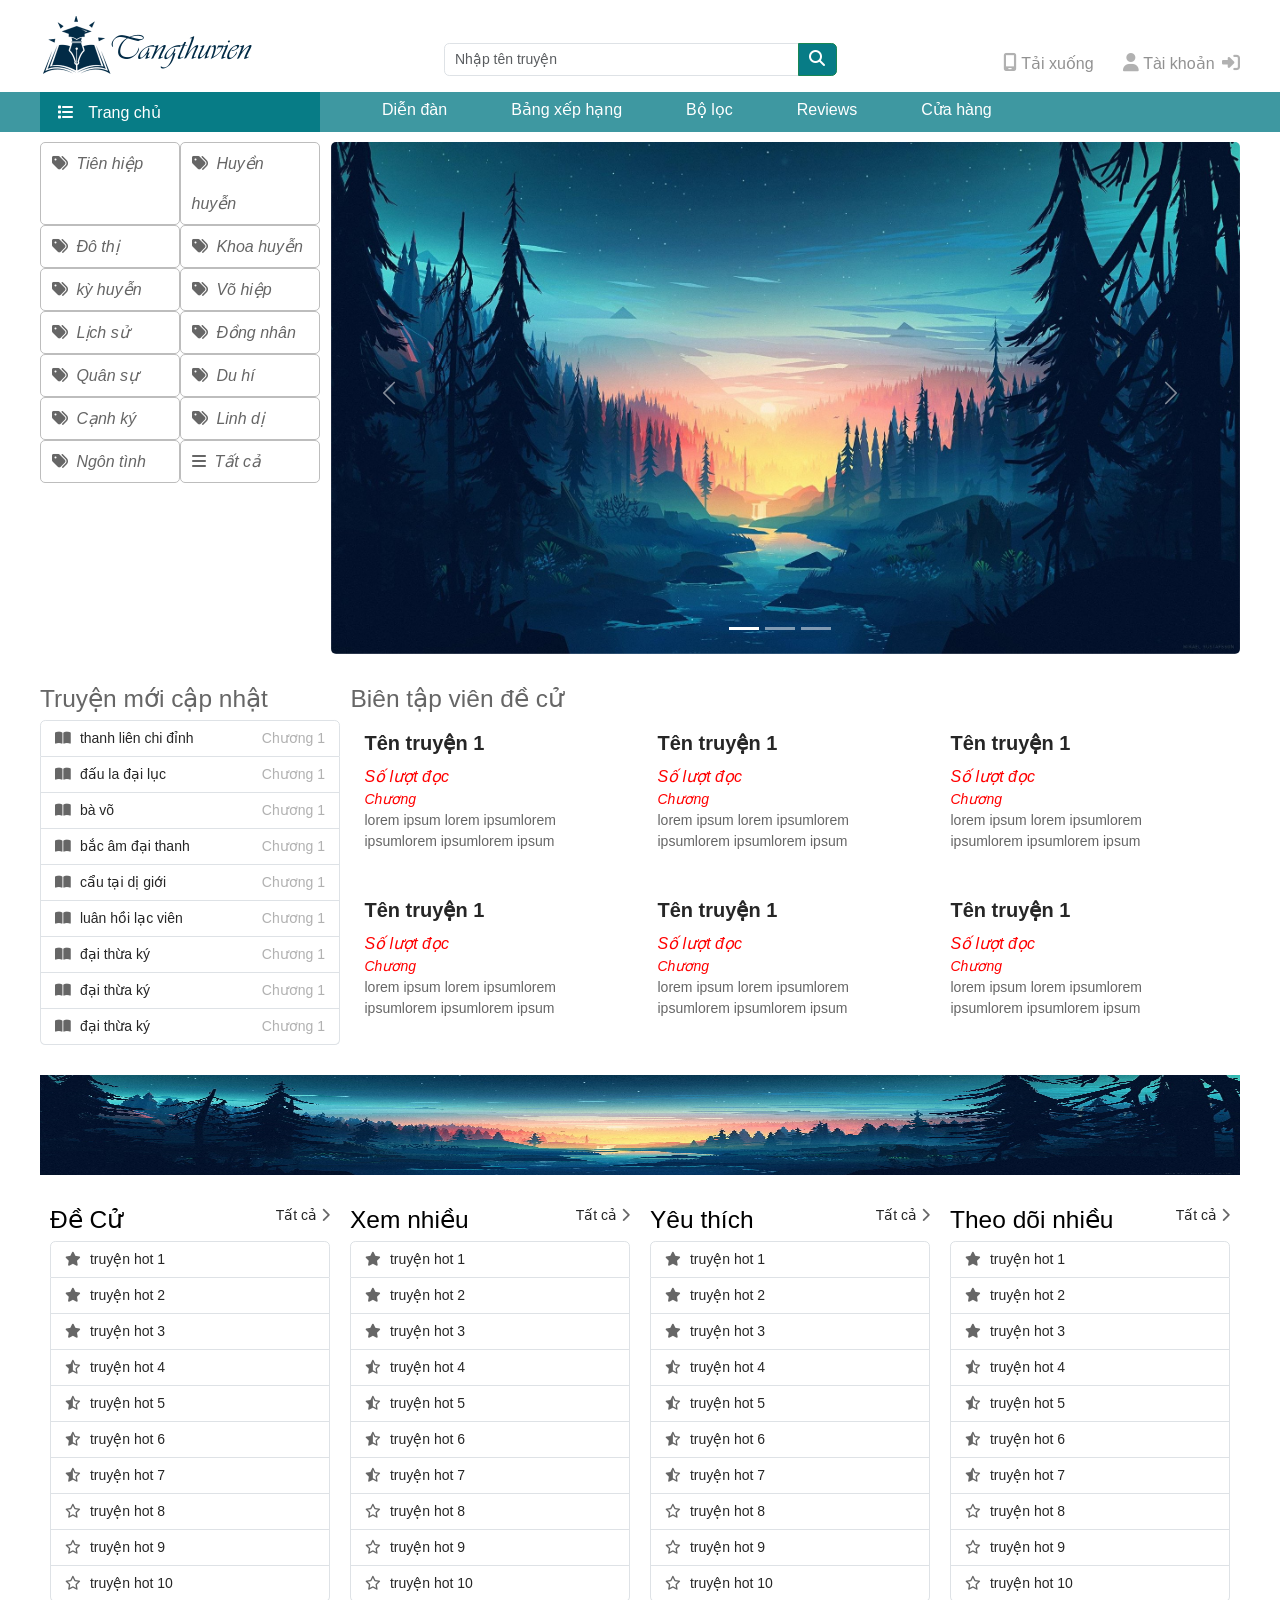
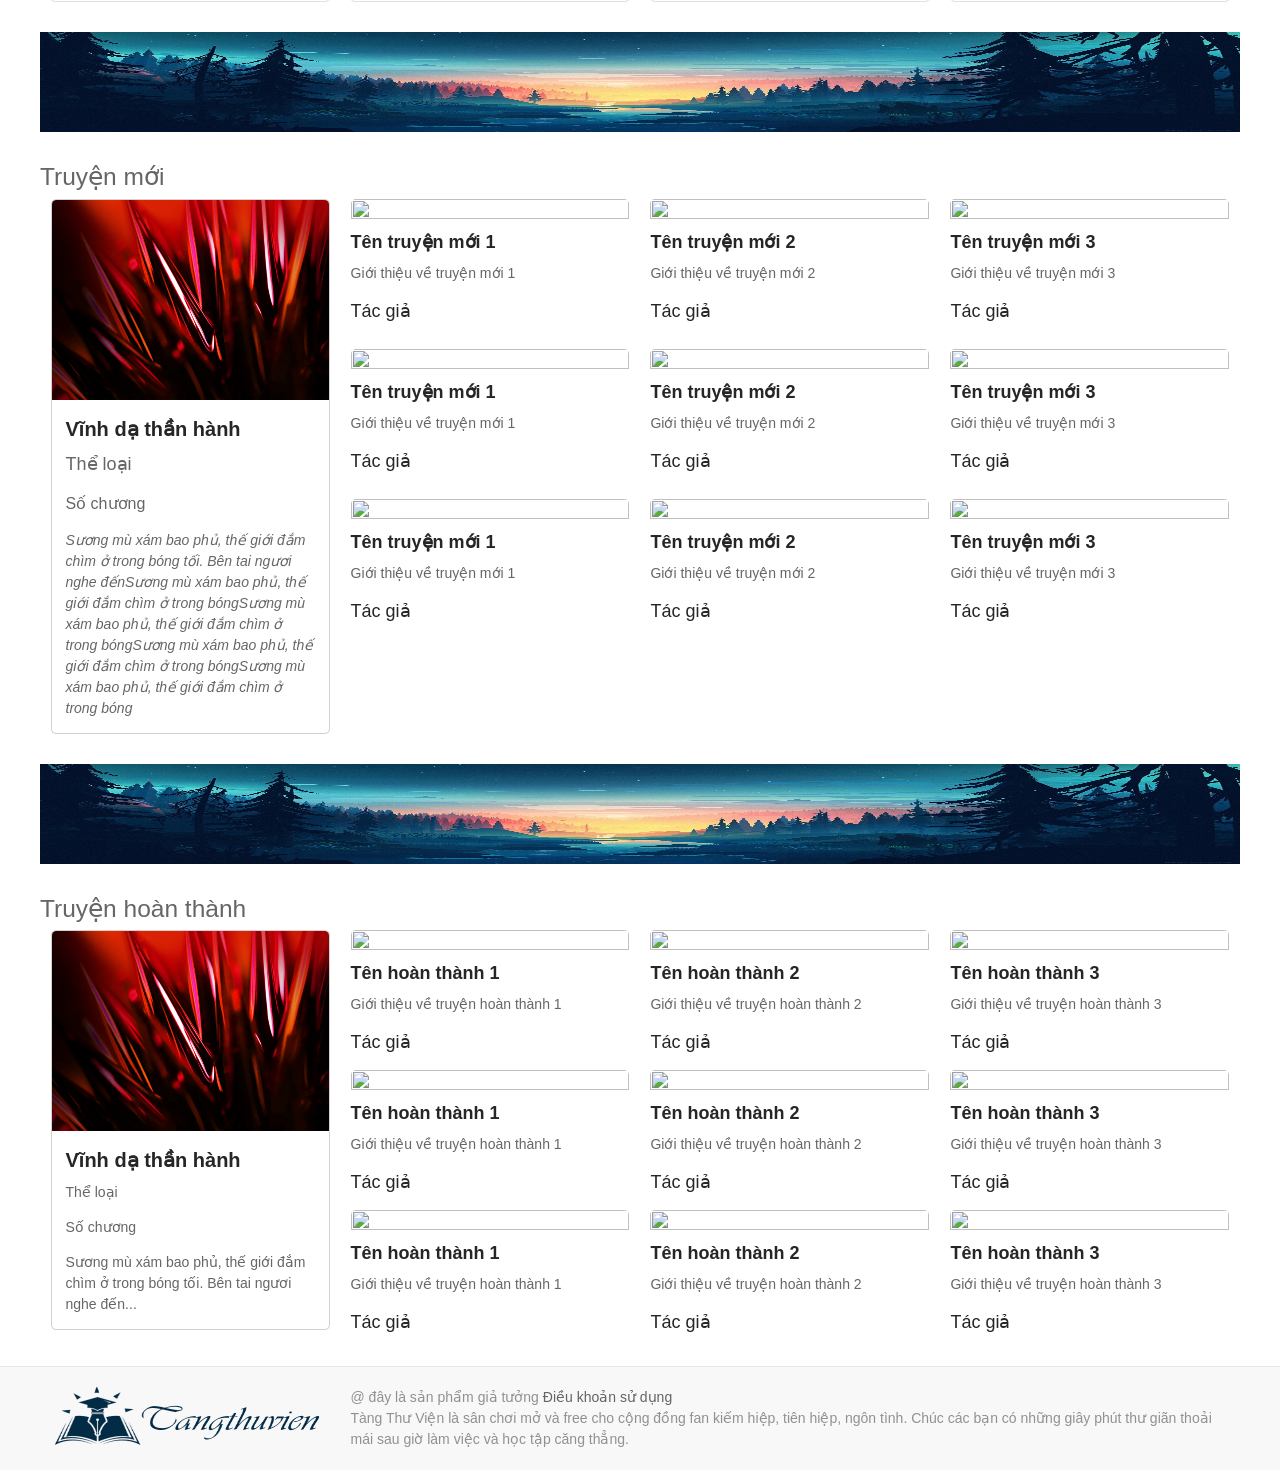
==== commit 0cd0ef2f: "5th run - now have more html pages!" ====
--- a/index.html
+++ b/index.html
@@ -41,7 +41,7 @@
                     </div>
 
                     <div class="col login">
-                        <a href="#">
+                        <a href="#" data-bs-toggle="modal" data-bs-target="#taixuong">
                             <i class="fa-solid fa-mobile-screen"></i>
                             Tải xuống
                         </a>
@@ -50,6 +50,28 @@
                             Tài khoản  
                             <i class="fa-solid fa-right-to-bracket"></i>          
                         </a>
+                    </div>
+
+                    <div class="modal fade" id="taixuong">
+                        <div class="modal-dialog">
+                            <div class="modal-content">
+                                <!-- Modal Header -->
+                                <div class="modal-header">
+                                    <h4 class="modal-title">Tải xuống</h4>
+                                    <button type="button" class="btn-close" data-bs-dismiss="modal"></button>
+                                </div>
+                                <!-- Modal body -->
+                                <div class="modal-body">                                   
+                                    PHẦN MỀM ĐANG TRONG QUÁ TRÌNH HOÀN THIỆN
+                                    <br>
+                                    MỜI BẠN QUAY LẠI SAU!
+                                </div>
+                                    <!-- Modal footer -->
+                                <div class="modal-footer">
+                                    <button type="button" class="btn btn-danger" data-bs-dismiss="modal">Đóng</button>
+                                </div>
+                            </div>
+                        </div>
                     </div>
 
                     <div class="modal fade" id="dangnhap">
@@ -328,13 +350,13 @@
         </div>
 
         <div class="index__two row">
-            <div class="index__truyenmoi col-md-4">
+            <div class="index__truyenmoi col-md-3">
                 <h3>Truyện mới cập nhật</h3>
                 <div class="index__truyenmoi--list">
                     <ul class="list-group">
                         <li class="list-group-item">
                             <i class="fa-solid fa-book-open"></i>
-                            <a href="#">thanh liên chi đỉnh</a>
+                            <a href="/html/truyen.html">thanh liên chi đỉnh</a>
                             <span class="index__truyenmoi--chuong">Chương 1</span>
                         </li>
                         <li class="list-group-item">
@@ -381,7 +403,7 @@
                 </div>
             </div>
 
-            <div class="index__btv col-md-8">
+            <div class="index__btv col-md-9">
                 <h3>Biên tập viên đề cử</h3>
                 <div class="index__btv--list">
                     <ul class="list-group list-group-horizontal">
--- a/css/index.css
+++ b/css/index.css
@@ -18,9 +18,9 @@
     color: #262626;
 }
 
-@media screen and (max-width: 768px) {
+/* @media screen and (max-width: 576px) {
     .header__box--center {
-        width: auto;
+        width: 100%;
         margin-left: auto;
         margin-right: auto;
     }
@@ -34,7 +34,7 @@
     .logo a {
         height: 100px;
     }
-  }
+  } */
 
 .header__box--center {
     width: 1200px;
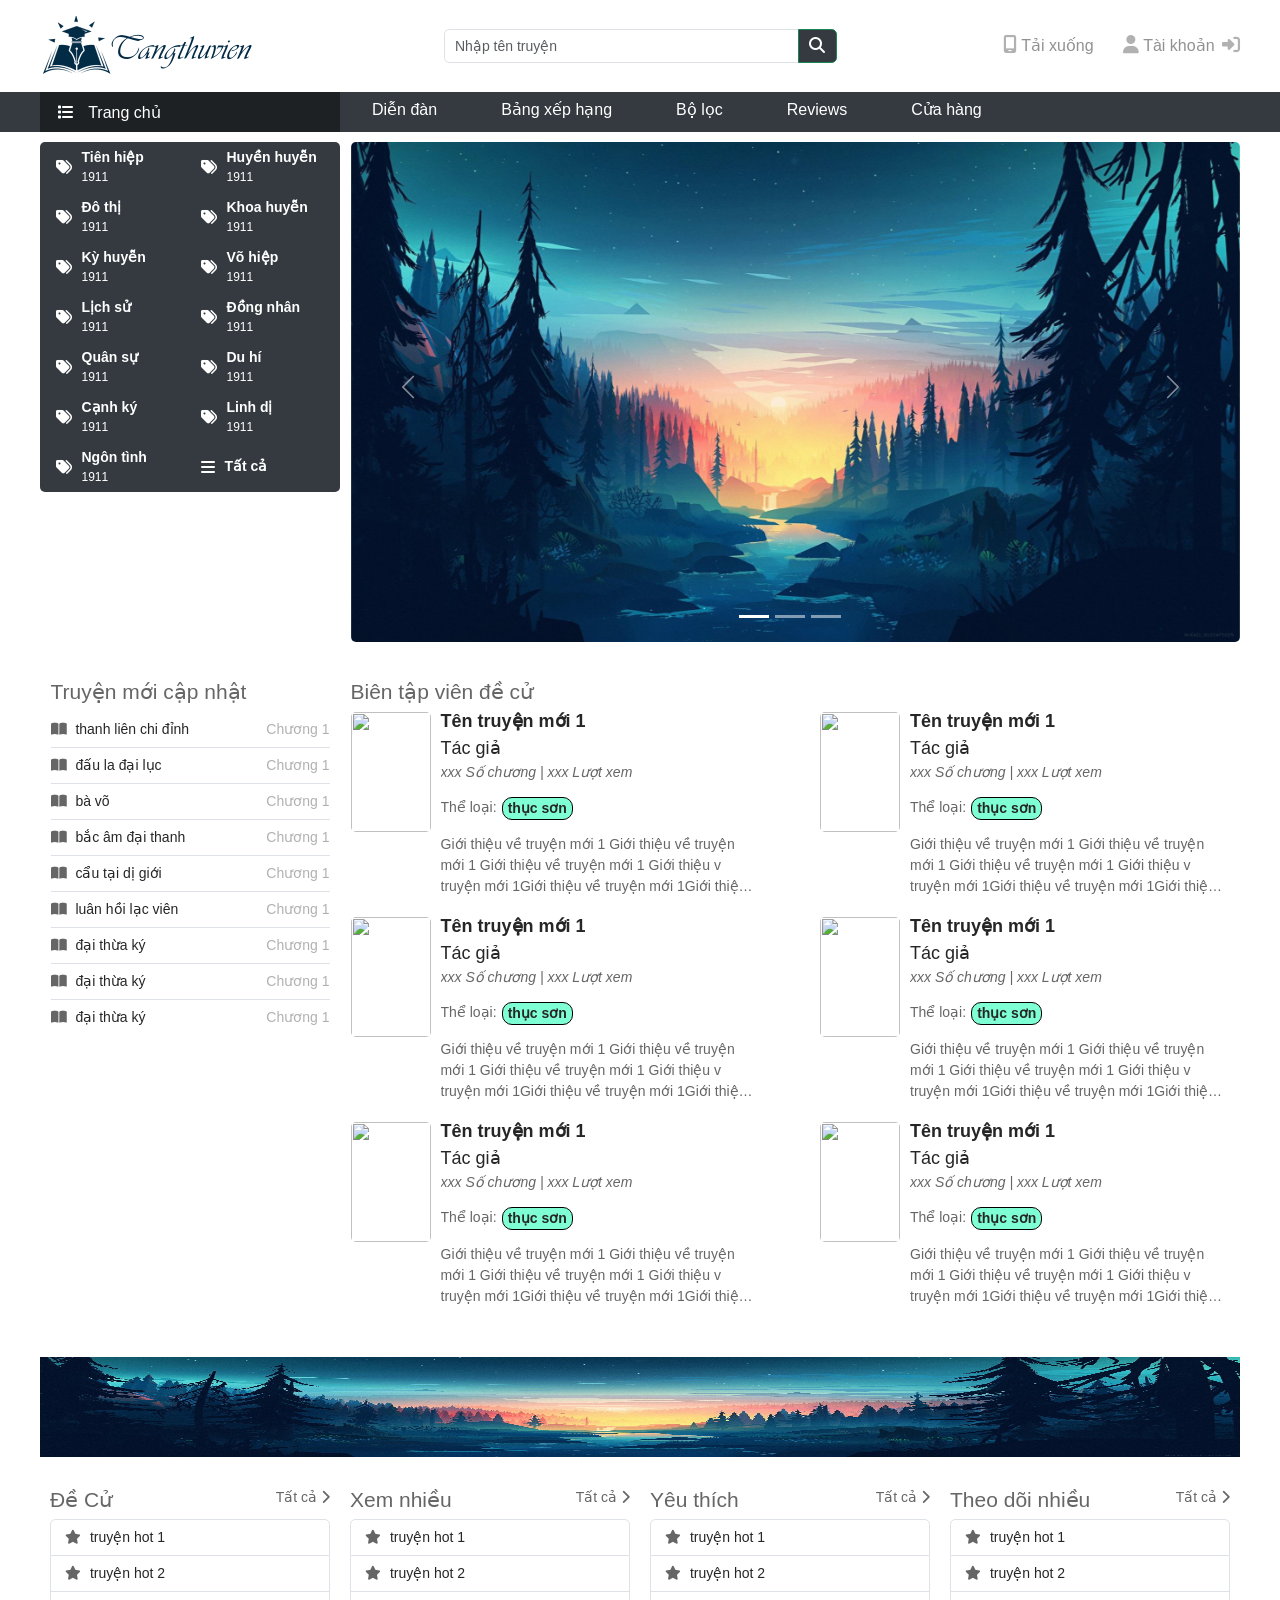
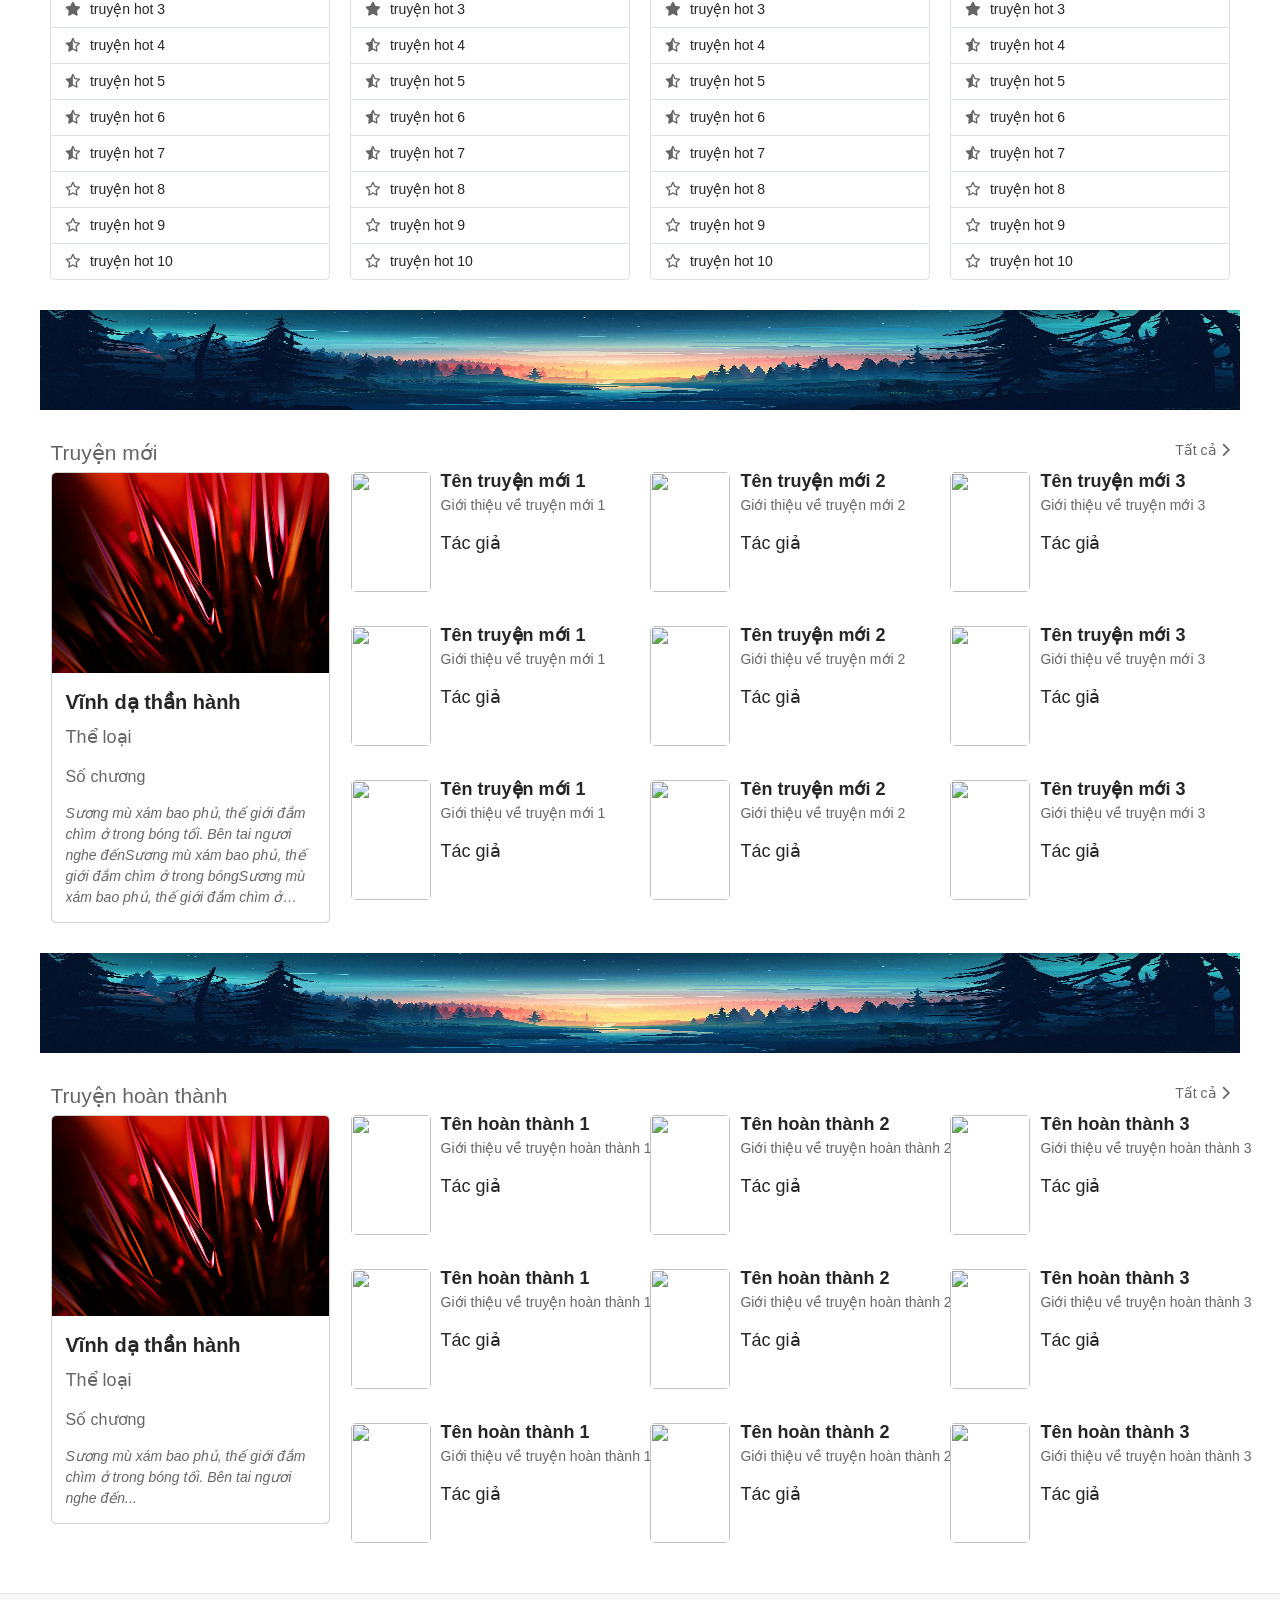
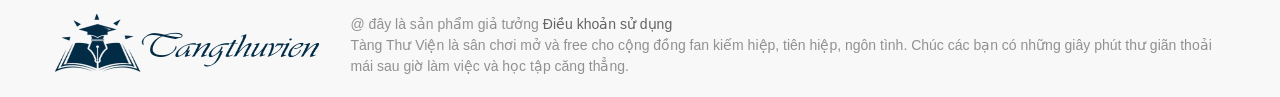
==== commit 791af99d: "6th run - more css to go!" ====
--- a/index.html
+++ b/index.html
@@ -184,108 +184,153 @@
         </header>
 
         <div class="index__one row">
-            <div class="index__theloai col-md-2">
-                <div class="index__theloai--chitiet row">
-                    <div class="index__theloai--chitiet-cot1 col-md-6">
-                        <a href="#">
-                            <i class="fa-solid fa-tags"></i>
-                            <i>Tiên hiệp</i>
-                        </a>
-                    </div>
-                    <div class="index__theloai--chitiet-cot2 col-md-6">
-                        <a href="#">
-                            <i class="fa-solid fa-tags"></i>
-                            <i>Huyền huyễn</i>
-                        </a>
-                    </div>
-                </div>
-                <div class="index__theloai--chitiet row">
-                    <div class="index__theloai--chitiet-cot1 col-md-6">
-                        <a href="#">
-                            <i class="fa-solid fa-tags"></i>
-                            <i>Đô thị</i>
-                        </a>
-                    </div>
-                    <div class="index__theloai--chitiet-cot2 col-md-6">
-                        <a href="#">
-                            <i class="fa-solid fa-tags"></i>
-                            <i>Khoa huyễn</i>
-                        </a>
-                    </div>
-                </div>
-                <div class="index__theloai--chitiet row">
-                    <div class="index__theloai--chitiet-cot1 col-md-6">
-                        <a href="#">
-                            <i class="fa-solid fa-tags"></i>
-                            <i>kỳ huyễn</i>
-                        </a>
-                    </div>
-                    <div class="index__theloai--chitiet-cot2 col-md-6">
-                        <a href="#">
-                            <i class="fa-solid fa-tags"></i>
-                            <i>Võ hiệp</i>
-                        </a>
-                    </div>
-                </div>
-                <div class="index__theloai--chitiet row">
-                    <div class="index__theloai--chitiet-cot1 col-md-6">
-                        <a href="#">
-                            <i class="fa-solid fa-tags"></i>
-                            <i>Lịch sử</i>
-                        </a>
-                    </div>
-                    <div class="index__theloai--chitiet-cot2 col-md-6">
-                        <a href="#">
-                            <i class="fa-solid fa-tags"></i>
-                            <i>Đồng nhân</i>
-                        </a>
-                    </div>
-                </div>
-                <div class="index__theloai--chitiet row">
-                    <div class="index__theloai--chitiet-cot1 col-md-6">
-                        <a href="#">
-                            <i class="fa-solid fa-tags"></i>
-                            <i>Quân sự</i>
-                        </a>
-                    </div>
-                    <div class="index__theloai--chitiet-cot2 col-md-6">
-                        <a href="#">
-                            <i class="fa-solid fa-tags"></i>
-                            <i>Du hí</i>
-                        </a>
-                    </div>
-                </div>
-                <div class="index__theloai--chitiet row">
-                    <div class="index__theloai--chitiet-cot1 col-md-6">
-                        <a href="#">
-                            <i class="fa-solid fa-tags"></i>
-                            <i>Cạnh ký</i>
-                        </a>
-                    </div>
-                    <div class="index__theloai--chitiet-cot2 col-md-6">
-                        <a href="#">
-                            <i class="fa-solid fa-tags"></i>
-                            <i>Linh dị</i>
-                        </a>
-                    </div>
-                </div>
-                <div class="index__theloai--chitiet row">
-                    <div class="index__theloai--chitiet-cot1 col-md-6">
-                        <a href="#">
-                            <i class="fa-solid fa-tags"></i>
-                            <i>Ngôn tình</i>
-                        </a>
-                    </div>
-                    <div class="index__theloai--chitiet-cot2 col-md-6">
-                        <a href="#">
-                            <i class="fa-solid fa-bars"></i>
-                            <i>Tất cả</i>
-                        </a>
-                    </div>
-                </div>
+            <div class="index__theloai col-md-3">
+                <div class="index__theloai--wrap">
+                    <div class="index__theloai--chitiet row">
+                        <div class="index__theloai--chitiet-cot1 col-md-6">
+                            <a href="#">
+                                <i class="fa-solid fa-tags"></i>
+                                <span>
+                                    <p class="tentruyen">Tiên hiệp</p>
+                                    <p class="soluongtruyen">1911</p>
+                                </span>
+                                
+                            </a>
+                        </div>
+                        <div class="index__theloai--chitiet-cot2 col-md-6">
+                            <a href="#">
+                                <i class="fa-solid fa-tags"></i>
+                                <span>
+                                    <p class="tentruyen">Huyền huyễn</p>
+                                    <p class="soluongtruyen">1911</p>
+                                </span>
+                            </a>
+                        </div>
+                    </div>
+                    <div class="index__theloai--chitiet row">
+                        <div class="index__theloai--chitiet-cot1 col-md-6">
+                            <a href="#">
+                                <i class="fa-solid fa-tags"></i>
+                                <span>
+                                    <p class="tentruyen">Đô thị</p>
+                                    <p class="soluongtruyen">1911</p>
+                                </span>
+                            </a>
+                        </div>
+                        <div class="index__theloai--chitiet-cot2 col-md-6">
+                            <a href="#">
+                                <i class="fa-solid fa-tags"></i>
+                                <span>
+                                    <p class="tentruyen">Khoa huyễn</p>
+                                    <p class="soluongtruyen">1911</p>
+                                </span>
+                            </a>
+                        </div>
+                    </div>
+                    <div class="index__theloai--chitiet row">
+                        <div class="index__theloai--chitiet-cot1 col-md-6">
+                            <a href="#">
+                                <i class="fa-solid fa-tags"></i>
+                                <span>
+                                    <p class="tentruyen">Kỳ huyễn</p>
+                                    <p class="soluongtruyen">1911</p>
+                                </span>
+                            </a>
+                        </div>
+                        <div class="index__theloai--chitiet-cot2 col-md-6">
+                            <a href="#">
+                                <i class="fa-solid fa-tags"></i>
+                                <span>
+                                    <p class="tentruyen">Võ hiệp</p>
+                                    <p class="soluongtruyen">1911</p>
+                                </span>
+                            </a>
+                        </div>
+                    </div>
+                    <div class="index__theloai--chitiet row">
+                        <div class="index__theloai--chitiet-cot1 col-md-6">
+                            <a href="#">
+                                <i class="fa-solid fa-tags"></i>
+                                <span>
+                                    <p class="tentruyen">Lịch sử</p>
+                                    <p class="soluongtruyen">1911</p>
+                                </span>
+                            </a>
+                        </div>
+                        <div class="index__theloai--chitiet-cot2 col-md-6">
+                            <a href="#">
+                                <i class="fa-solid fa-tags"></i>
+                                <span>
+                                    <p class="tentruyen">Đồng nhân</p>
+                                    <p class="soluongtruyen">1911</p>
+                                </span>
+                            </a>
+                        </div>
+                    </div>
+                    <div class="index__theloai--chitiet row">
+                        <div class="index__theloai--chitiet-cot1 col-md-6">
+                            <a href="#">
+                                <i class="fa-solid fa-tags"></i>
+                                <span>
+                                    <p class="tentruyen">Quân sự</p>
+                                    <p class="soluongtruyen">1911</p>
+                                </span>
+                            </a>
+                        </div>
+                        <div class="index__theloai--chitiet-cot2 col-md-6">
+                            <a href="#">
+                                <i class="fa-solid fa-tags"></i>
+                                <span>
+                                    <p class="tentruyen">Du hí</p>
+                                    <p class="soluongtruyen">1911</p>
+                                </span>
+                            </a>
+                        </div>
+                    </div>
+                    <div class="index__theloai--chitiet row">
+                        <div class="index__theloai--chitiet-cot1 col-md-6">
+                            <a href="#">
+                                <i class="fa-solid fa-tags"></i>
+                                <span>
+                                    <p class="tentruyen">Cạnh ký</p>
+                                    <p class="soluongtruyen">1911</p>
+                                </span>
+                            </a>
+                        </div>
+                        <div class="index__theloai--chitiet-cot2 col-md-6">
+                            <a href="#">
+                                <i class="fa-solid fa-tags"></i>
+                                <span>
+                                    <p class="tentruyen">Linh dị</p>
+                                    <p class="soluongtruyen">1911</p>
+                                </span>
+                            </a>
+                        </div>
+                    </div>
+                    <div class="index__theloai--chitiet row">
+                        <div class="index__theloai--chitiet-cot1 col-md-6">
+                            <a href="#">
+                                <i class="fa-solid fa-tags"></i>
+                                <span>
+                                    <p class="tentruyen">Ngôn tình</p>
+                                    <p class="soluongtruyen">1911</p>
+                                </span>
+                            </a>
+                        </div>
+                        <div class="index__theloai--chitiet-cot2 col-md-6">
+                            <a href="#">
+                                <i class="fa-solid fa-bars"></i>
+                                <span>
+                                    <p class="tentruyen tatca">Tất cả</p>
+                                </span>
+                            </a>
+                        </div>
+                    </div>
+                </div>
+                
             </div>
             
-            <div id="demo" class="index__slider carousel slide col-md-10" data-bs-ride="carousel">
+            <div id="demo" class="index__slider carousel slide col-md-9" data-bs-ride="carousel">
                 <div class="carousel-indicators">
                   <button type="button" data-bs-target="#demo" data-bs-slide-to="0" class="active"></button>
                   <button type="button" data-bs-target="#demo" data-bs-slide-to="1"></button>
@@ -351,9 +396,9 @@
 
         <div class="index__two row">
             <div class="index__truyenmoi col-md-3">
-                <h3>Truyện mới cập nhật</h3>
+                <h4>Truyện mới cập nhật</h4>
                 <div class="index__truyenmoi--list">
-                    <ul class="list-group">
+                    <ul class="list-group list-group-flush">
                         <li class="list-group-item">
                             <i class="fa-solid fa-book-open"></i>
                             <a href="/html/truyen.html">thanh liên chi đỉnh</a>
@@ -404,81 +449,258 @@
             </div>
 
             <div class="index__btv col-md-9">
-                <h3>Biên tập viên đề cử</h3>
-                <div class="index__btv--list">
-                    <ul class="list-group list-group-horizontal">
-                        <li class="list-group-item special">
-                            <h3>
-                                <a href="#">Tên truyện 1</a>
-                            </h3>
-                            <em class="total">
-                                <cite>Số lượt đọc</cite>
-                                <br>
-                                <i>Chương</i>
-                            </em>
-                            <p>lorem ipsum lorem ipsumlorem ipsumlorem ipsumlorem ipsum</p>
-                        </li>
-                        <li class="list-group-item special">
-                            <h3>
-                                <a href="#">Tên truyện 1</a>
-                            </h3>
-                            <em class="total">
-                                <cite>Số lượt đọc</cite>
-                                <br>
-                                <i>Chương</i>
-                            </em>
-                            <p>lorem ipsum lorem ipsumlorem ipsumlorem ipsumlorem ipsum</p>
-                        </li>
-                        <li class="list-group-item special">
-                            <h3>
-                                <a href="#">Tên truyện 1</a>
-                            </h3>
-                            <em class="total">
-                                <cite>Số lượt đọc</cite>
-                                <br>
-                                <i>Chương</i>
-                            </em>
-                            <p>lorem ipsum lorem ipsumlorem ipsumlorem ipsumlorem ipsum</p>
-                        </li>
-                    </ul>
-                    <div class="rel">
-                        <p class="line"></p>
-                    </div>
-                    <ul class="list-group list-group-horizontal">
-                        <li class="list-group-item special">
-                            <h3>
-                                <a href="#">Tên truyện 1</a>
-                            </h3>
-                            <em class="total">
-                                <cite>Số lượt đọc</cite>
-                                <br>
-                                <i>Chương</i>
-                            </em>
-                            <p>lorem ipsum lorem ipsumlorem ipsumlorem ipsumlorem ipsum</p>
-                        </li>
-                        <li class="list-group-item special">
-                            <h3>
-                                <a href="#">Tên truyện 1</a>
-                            </h3>
-                            <em class="total">
-                                <cite>Số lượt đọc</cite>
-                                <br>
-                                <i>Chương</i>
-                            </em>
-                            <p>lorem ipsum lorem ipsumlorem ipsumlorem ipsumlorem ipsum</p>
-                        </li>
-                        <li class="list-group-item special">
-                            <h3>
-                                <a href="#">Tên truyện 1</a>
-                            </h3>
-                            <em class="total">
-                                <cite>Số lượt đọc</cite>
-                                <br>
-                                <i>Chương</i>
-                            </em>
-                            <p>lorem ipsum lorem ipsumlorem ipsumlorem ipsumlorem ipsum</p>
-                        </li>
-                    </ul>
+                <h4>Biên tập viên đề cử</h4>
+                <div class="index__truyenmoito--list row">
+                    <div class="index__truyenmoito--listitem col-md-6 listitem--odd">
+                        <div class="book--img">
+                            <a href="#">
+                                <img src="/image/test3.jpg" class="book--imgcss">
+                            </a>
+                        </div>
+                        <div class="book--info">
+                            <h3>
+                                <a href="#">Tên truyện mới 1</a>
+                            </h3>
+                            <div class="book-state">
+                                <a href="#">Tác giả</a>
+                            </div>
+                            <p>
+                                <em>
+                                    <span class="chapters">xxx</span>
+                                </em>
+                                <cite>Số chương</cite>
+                                <i>|</i>
+                                <em>
+                                    <span class="views">xxx</span>
+                                </em>
+                                <cite>Lượt xem</cite>
+                            </p>
+                            <div class="catagory">
+                                <p>Thể loại:</p>
+                                <p class="catagory-wrap">
+                                    <a href="#">thục sơn</a>
+                                </p>
+                            </div>
+                            <div class="describe">Giới thiệu về truyện mới 1 Giới thiệu về truyện mới 1 Giới thiệu về truyện mới 1 Giới thiệu v
+                                 truyện mới 1Giới thiệu về truyện mới 1Giới thiệu về truyện mới 1 Giới thiệu về truyện mới 1 Giới thiệu về truyện mới 1 Giới thiệu v
+                                 truyện mới 1Giới thiệu về truyện mới 1Giới thiệu về truyện mới 1 Giới thiệu về truyện mới 1 Giới thiệu về truyện mới 1 Giới thiệu v
+                                 truyện mới 1Giới thiệu về truyện mới 1
+                                 Giới thiệu về truyện mới 1 Giới thiệu về truyện mới 1 Giới thiệu về truyện mới 1 Giới thiệu v
+                                 truyện mới 1Giới thiệu về truyện mới 1Giới thiệu về truyện mới 1 Giới thiệu về truyện mới 1 Giới thiệu về truyện mới 1 Giới thiệu v
+                                 truyện mới 1Giới thiệu về truyện mới 1Giới thiệu về truyện mới 1 Giới thiệu về truyện mới 1 Giới thiệu về truyện mới 1 Giới thiệu v
+                                 truyện mới 1Giới thiệu về truyện mới 1
+                            </div>
+                        </div>
+                    </div>
+                    <div class="index__truyenmoito--listitem col-md-6 listitem--even">
+                        <div class="book--img">
+                            <a href="#">
+                                <img src="/image/test3.jpg" class="book--imgcss">
+                            </a>
+                        </div>
+                        <div class="book--info">
+                            <h3>
+                                <a href="#">Tên truyện mới 1</a>
+                            </h3>
+                            <div class="book-state">
+                                <a href="#">Tác giả</a>
+                            </div>
+                            <p>
+                                <em>
+                                    <span class="chapters">xxx</span>
+                                </em>
+                                <cite>Số chương</cite>
+                                <i>|</i>
+                                <em>
+                                    <span class="views">xxx</span>
+                                </em>
+                                <cite>Lượt xem</cite>
+                            </p>
+                            <div class="catagory">
+                                <p>Thể loại:</p>
+                                <p class="catagory-wrap">
+                                    <a href="#">thục sơn</a>
+                                </p>
+                            </div>
+                            <div class="describe">Giới thiệu về truyện mới 1 Giới thiệu về truyện mới 1 Giới thiệu về truyện mới 1 Giới thiệu v
+                                 truyện mới 1Giới thiệu về truyện mới 1Giới thiệu về truyện mới 1 Giới thiệu về truyện mới 1 Giới thiệu về truyện mới 1 Giới thiệu v
+                                 truyện mới 1Giới thiệu về truyện mới 1Giới thiệu về truyện mới 1 Giới thiệu về truyện mới 1 Giới thiệu về truyện mới 1 Giới thiệu v
+                                 truyện mới 1Giới thiệu về truyện mới 1
+                                 Giới thiệu về truyện mới 1 Giới thiệu về truyện mới 1 Giới thiệu về truyện mới 1 Giới thiệu v
+                                 truyện mới 1Giới thiệu về truyện mới 1Giới thiệu về truyện mới 1 Giới thiệu về truyện mới 1 Giới thiệu về truyện mới 1 Giới thiệu v
+                                 truyện mới 1Giới thiệu về truyện mới 1Giới thiệu về truyện mới 1 Giới thiệu về truyện mới 1 Giới thiệu về truyện mới 1 Giới thiệu v
+                                 truyện mới 1Giới thiệu về truyện mới 1
+                            </div>
+                        </div>
+                    </div>
+                </div>
+                <div class="index__truyenmoito--list row">
+                    <div class="index__truyenmoito--listitem col-md-6 listitem--odd">
+                        <div class="book--img">
+                            <a href="#">
+                                <img src="/image/test3.jpg" class="book--imgcss">
+                            </a>
+                        </div>
+                        <div class="book--info">
+                            <h3>
+                                <a href="#">Tên truyện mới 1</a>
+                            </h3>
+                            <div class="book-state">
+                                <a href="#">Tác giả</a>
+                            </div>
+                            <p>
+                                <em>
+                                    <span class="chapters">xxx</span>
+                                </em>
+                                <cite>Số chương</cite>
+                                <i>|</i>
+                                <em>
+                                    <span class="views">xxx</span>
+                                </em>
+                                <cite>Lượt xem</cite>
+                            </p>
+                            <div class="catagory">
+                                <p>Thể loại:</p>
+                                <p class="catagory-wrap">
+                                    <a href="#">thục sơn</a>
+                                </p>
+                            </div>
+                            <div class="describe">Giới thiệu về truyện mới 1 Giới thiệu về truyện mới 1 Giới thiệu về truyện mới 1 Giới thiệu v
+                                 truyện mới 1Giới thiệu về truyện mới 1Giới thiệu về truyện mới 1 Giới thiệu về truyện mới 1 Giới thiệu về truyện mới 1 Giới thiệu v
+                                 truyện mới 1Giới thiệu về truyện mới 1Giới thiệu về truyện mới 1 Giới thiệu về truyện mới 1 Giới thiệu về truyện mới 1 Giới thiệu v
+                                 truyện mới 1Giới thiệu về truyện mới 1
+                                 Giới thiệu về truyện mới 1 Giới thiệu về truyện mới 1 Giới thiệu về truyện mới 1 Giới thiệu v
+                                 truyện mới 1Giới thiệu về truyện mới 1Giới thiệu về truyện mới 1 Giới thiệu về truyện mới 1 Giới thiệu về truyện mới 1 Giới thiệu v
+                                 truyện mới 1Giới thiệu về truyện mới 1Giới thiệu về truyện mới 1 Giới thiệu về truyện mới 1 Giới thiệu về truyện mới 1 Giới thiệu v
+                                 truyện mới 1Giới thiệu về truyện mới 1
+                            </div>
+                        </div>
+                    </div>
+                    <div class="index__truyenmoito--listitem col-md-6 listitem--even">
+                        <div class="book--img">
+                            <a href="#">
+                                <img src="/image/test3.jpg" class="book--imgcss">
+                            </a>
+                        </div>
+                        <div class="book--info">
+                            <h3>
+                                <a href="#">Tên truyện mới 1</a>
+                            </h3>
+                            <div class="book-state">
+                                <a href="#">Tác giả</a>
+                            </div>
+                            <p>
+                                <em>
+                                    <span class="chapters">xxx</span>
+                                </em>
+                                <cite>Số chương</cite>
+                                <i>|</i>
+                                <em>
+                                    <span class="views">xxx</span>
+                                </em>
+                                <cite>Lượt xem</cite>
+                            </p>
+                            <div class="catagory">
+                                <p>Thể loại:</p>
+                                <p class="catagory-wrap">
+                                    <a href="#">thục sơn</a>
+                                </p>
+                            </div>
+                            <div class="describe">Giới thiệu về truyện mới 1 Giới thiệu về truyện mới 1 Giới thiệu về truyện mới 1 Giới thiệu v
+                                 truyện mới 1Giới thiệu về truyện mới 1Giới thiệu về truyện mới 1 Giới thiệu về truyện mới 1 Giới thiệu về truyện mới 1 Giới thiệu v
+                                 truyện mới 1Giới thiệu về truyện mới 1Giới thiệu về truyện mới 1 Giới thiệu về truyện mới 1 Giới thiệu về truyện mới 1 Giới thiệu v
+                                 truyện mới 1Giới thiệu về truyện mới 1
+                                 Giới thiệu về truyện mới 1 Giới thiệu về truyện mới 1 Giới thiệu về truyện mới 1 Giới thiệu v
+                                 truyện mới 1Giới thiệu về truyện mới 1Giới thiệu về truyện mới 1 Giới thiệu về truyện mới 1 Giới thiệu về truyện mới 1 Giới thiệu v
+                                 truyện mới 1Giới thiệu về truyện mới 1Giới thiệu về truyện mới 1 Giới thiệu về truyện mới 1 Giới thiệu về truyện mới 1 Giới thiệu v
+                                 truyện mới 1Giới thiệu về truyện mới 1
+                            </div>
+                        </div>
+                    </div>
+                </div>
+                <div class="index__truyenmoito--list row">
+                    <div class="index__truyenmoito--listitem col-md-6 listitem--odd">
+                        <div class="book--img">
+                            <a href="#">
+                                <img src="/image/test3.jpg" class="book--imgcss">
+                            </a>
+                        </div>
+                        <div class="book--info">
+                            <h3>
+                                <a href="#">Tên truyện mới 1</a>
+                            </h3>
+                            <div class="book-state">
+                                <a href="#">Tác giả</a>
+                            </div>
+                            <p>
+                                <em>
+                                    <span class="chapters">xxx</span>
+                                </em>
+                                <cite>Số chương</cite>
+                                <i>|</i>
+                                <em>
+                                    <span class="views">xxx</span>
+                                </em>
+                                <cite>Lượt xem</cite>
+                            </p>
+                            <div class="catagory">
+                                <p>Thể loại:</p>
+                                <p class="catagory-wrap">
+                                    <a href="#">thục sơn</a>
+                                </p>
+                            </div>
+                            <div class="describe">Giới thiệu về truyện mới 1 Giới thiệu về truyện mới 1 Giới thiệu về truyện mới 1 Giới thiệu v
+                                 truyện mới 1Giới thiệu về truyện mới 1Giới thiệu về truyện mới 1 Giới thiệu về truyện mới 1 Giới thiệu về truyện mới 1 Giới thiệu v
+                                 truyện mới 1Giới thiệu về truyện mới 1Giới thiệu về truyện mới 1 Giới thiệu về truyện mới 1 Giới thiệu về truyện mới 1 Giới thiệu v
+                                 truyện mới 1Giới thiệu về truyện mới 1
+                                 Giới thiệu về truyện mới 1 Giới thiệu về truyện mới 1 Giới thiệu về truyện mới 1 Giới thiệu v
+                                 truyện mới 1Giới thiệu về truyện mới 1Giới thiệu về truyện mới 1 Giới thiệu về truyện mới 1 Giới thiệu về truyện mới 1 Giới thiệu v
+                                 truyện mới 1Giới thiệu về truyện mới 1Giới thiệu về truyện mới 1 Giới thiệu về truyện mới 1 Giới thiệu về truyện mới 1 Giới thiệu v
+                                 truyện mới 1Giới thiệu về truyện mới 1
+                            </div>
+                        </div>
+                    </div>
+                    <div class="index__truyenmoito--listitem col-md-6 listitem--even">
+                        <div class="book--img">
+                            <a href="#">
+                                <img src="/image/test3.jpg" class="book--imgcss">
+                            </a>
+                        </div>
+                        <div class="book--info">
+                            <h3>
+                                <a href="#">Tên truyện mới 1</a>
+                            </h3>
+                            <div class="book-state">
+                                <a href="#">Tác giả</a>
+                            </div>
+                            <p>
+                                <em>
+                                    <span class="chapters">xxx</span>
+                                </em>
+                                <cite>Số chương</cite>
+                                <i>|</i>
+                                <em>
+                                    <span class="views">xxx</span>
+                                </em>
+                                <cite>Lượt xem</cite>
+                            </p>
+                            <div class="catagory">
+                                <p>Thể loại:</p>
+                                <p class="catagory-wrap">
+                                    <a href="#">thục sơn</a>
+                                </p>
+                            </div>
+                            <div class="describe">Giới thiệu về truyện mới 1 Giới thiệu về truyện mới 1 Giới thiệu về truyện mới 1 Giới thiệu v
+                                 truyện mới 1Giới thiệu về truyện mới 1Giới thiệu về truyện mới 1 Giới thiệu về truyện mới 1 Giới thiệu về truyện mới 1 Giới thiệu v
+                                 truyện mới 1Giới thiệu về truyện mới 1Giới thiệu về truyện mới 1 Giới thiệu về truyện mới 1 Giới thiệu về truyện mới 1 Giới thiệu v
+                                 truyện mới 1Giới thiệu về truyện mới 1
+                                 Giới thiệu về truyện mới 1 Giới thiệu về truyện mới 1 Giới thiệu về truyện mới 1 Giới thiệu v
+                                 truyện mới 1Giới thiệu về truyện mới 1Giới thiệu về truyện mới 1 Giới thiệu về truyện mới 1 Giới thiệu về truyện mới 1 Giới thiệu v
+                                 truyện mới 1Giới thiệu về truyện mới 1Giới thiệu về truyện mới 1 Giới thiệu về truyện mới 1 Giới thiệu về truyện mới 1 Giới thiệu v
+                                 truyện mới 1Giới thiệu về truyện mới 1
+                            </div>
+                        </div>
+                    </div>
                 </div>
             </div>
         </div>
@@ -489,12 +711,12 @@
 
         <div class="index__three row">
             <div class="index__ranklist col-md-3">
-                <h3 class="index__ranklist--title">
+                <h4 class="index__ranklist--title">
                     Đề Cử
                     <a href="#">Tất cả
                         <i class="fa-solid fa-chevron-right"></i>
                     </a>
-                </h3>
+                </h4>
                 <div class="ranklist--list">
                     <ul class="list-group">
                         <li class="list-group-item">
@@ -541,12 +763,12 @@
                 </div>
             </div>
             <div class="index__ranklist col-md-3">
-                <h3 class="index__ranklist--title">
+                <h4 class="index__ranklist--title">
                     Xem nhiều
                     <a href="#">Tất cả
                         <i class="fa-solid fa-chevron-right"></i>
                     </a>
-                </h3>
+                </h4>
                 <div class="ranklist--list">
                     <ul class="list-group">
                         <li class="list-group-item">
@@ -593,12 +815,12 @@
                 </div>
             </div>
             <div class="index__ranklist col-md-3">
-                <h3 class="index__ranklist--title">
+                <h4 class="index__ranklist--title">
                     Yêu thích
                     <a href="#">Tất cả
                         <i class="fa-solid fa-chevron-right"></i>
                     </a>
-                </h3>
+                </h4>
                 <div class="ranklist--list">
                     <ul class="list-group">
                         <li class="list-group-item">
@@ -645,12 +867,12 @@
                 </div>
             </div>
             <div class="index__ranklist col-md-3">
-                <h3 class="index__ranklist--title">
+                <h4 class="index__ranklist--title">
                     Theo dõi nhiều
                     <a href="#">Tất cả
                         <i class="fa-solid fa-chevron-right"></i>
                     </a>
-                </h3>
+                </h4>
                 <div class="ranklist--list">
                     <ul class="list-group">
                         <li class="list-group-item">
@@ -703,7 +925,12 @@
         </div>
 
         <div class="index__four row">
-            <h3 class="index__truyenmoi--title">Truyện mới</h3>
+            <h4 class="index__truyenmoi--title">
+                Truyện mới
+                <a href="#">Tất cả
+                    <i class="fa-solid fa-chevron-right"></i>
+                </a>
+            </h4>
             <div class="index__truyenmoito col-md-3">
                 <div class="index__truyenmoito--chitiet card">
                     <img class="card-img-top" src="/image/test2.jpg" alt="Card image">
@@ -882,7 +1109,12 @@
         </div>
 
         <div class="index__five row">
-            <h3 class="index__truyenhoanthanh--title">Truyện hoàn thành</h3>
+            <h4 class="index__truyenhoanthanh--title">
+                Truyện hoàn thành
+                <a href="#">Tất cả
+                    <i class="fa-solid fa-chevron-right"></i>
+                </a>
+            </h4>
             <div class="index__truyenhoanthanh col-md-3">
                 <div class="index__truyenhoanthanh--chitiet card">
                     <img class="card-img-top" src="/image/test2.jpg" alt="Card image">
@@ -892,7 +1124,7 @@
                         </h4>
                         <p class="card-text index__truyenhoanthanh--theloai">Thể loại</p>
                         <p class="card-text index__truyenhoanthanh--sochuong">Số chương</p>
-                        <p class="card-text index__truyenhoanthanh--gioithieu">Sương mù xám bao phủ, thế giới đắm chìm ở trong bóng tối. Bên tai ngươi nghe đến...</p>
+                        <p class="card-text index__truyenhoanthanh--gioithieu"><i>Sương mù xám bao phủ, thế giới đắm chìm ở trong bóng tối. Bên tai ngươi nghe đến...</i></p>
                     </div>
                 </div>
             </div>
--- a/css/index.css
+++ b/css/index.css
@@ -58,11 +58,8 @@
 }
 
 .search {
-    margin-top: auto;
-    margin-bottom: 16px;
+    margin: auto;
     width: 360px;
-    position: relative;
-    float: left;
 }
 
 /* .search p {
@@ -108,7 +105,7 @@
 }
 
 .btn--search-color {
-    background-color: #077c86;
+    background-color: #343a40;
 }
 
 .btn--search-color:hover {
@@ -116,15 +113,12 @@
 }
 
 .login {
-    overflow: hidden;
     width: 170px;
     height: 40px;
-    background-color: #fff;
     display: flex;
     justify-content: flex-end;
     padding: 0;
-    margin-top: auto;
-    margin-bottom: 16px;
+    margin: auto;
 }
 
 .login a {
@@ -132,7 +126,7 @@
     font-size: 16px;
     opacity: 0.5;
     margin-top: auto;
-    margin-bottom: 0;
+    margin-bottom: auto;
 }
 
 .login i {
@@ -150,7 +144,7 @@
 }
 
 .navbar {
-    background-color: #3e98a1;
+    background-color: #343a40;
     height: 40px;
     padding: 0;
 }
@@ -159,7 +153,7 @@
     width: 1200px;
     margin-left: auto;
     margin-right: auto;
-    background-color: #3e98a1;
+    background-color: #343a40;
 }
 
 ul li {
@@ -169,17 +163,16 @@
 }
 
 .nav-item--trangchu {
-    width: 280px;
-    margin-right: 30px;
+    width: 300px;
     cursor: pointer;
-    background-color: #077c86;
+    background-color: #1d2124;
 }
 
 .nav-item--trangchu span, .fa-list {
     font-size: 16px;
     display: block;
     color: #fff;
-    background-color: #077c86;
+    background-color: #1d2124;
     margin: 6px 0;
 }
 
@@ -199,8 +192,9 @@
 }
 
 .navlist--item:hover {
-    background-color: #077c86;
+    background-color: #1d2124;
     color: white;
+    height: 100%;
 }
 
 /* .fa-mobile-screen {
@@ -220,14 +214,22 @@
     margin-left: auto;
 }
 
-.index__theloai, .index__tintuc {
-    width: 280px;
-    padding-top: 10px;
+.index__theloai--wrap {
+    background-color: #343a40;
+    border-radius: 5px;
+}
+
+.index__theloai {
+    padding: 10px 0;
+}
+
+.index__theloai--chitiet {
+    margin: 0;
+    padding: 5px;
 }
 
 .index__theloai--chitiet-cot1, .index__theloai--chitiet-cot2 {
-    border: 1px solid #bdbdbd;
-    border-radius: 5px;
+    color: white;
 }
 
 .index__theloai--chitiet-cot1:hover, .index__theloai--chitiet-cot2:hover {
@@ -237,6 +239,8 @@
 
 .index__theloai--chitiet-cot1 a, .index__theloai--chitiet-cot2 a {
     color: inherit;
+    float: left;
+    display: flex;
 }
 
 .index__theloai--chitiet-cot1 i, .index__theloai--chitiet-cot2 i {
@@ -246,12 +250,28 @@
     color: inherit;
 }
 
-.index__theloai--chitiet-cot1 i:nth-of-type(2), .index__theloai--chitiet-cot2 i:nth-of-type(2) {
-    padding-left: 5px;
+.index__theloai--chitiet-cot1 p, .index__theloai--chitiet-cot2 p {
+    color: inherit;
+    margin: auto 0 auto 10px;
+}
+
+.index__theloai--chitiet-cot1 span, .index__theloai--chitiet-cot2 span {
+    color: inherit;
+}
+
+.tentruyen {
+    font-weight: 600;
+}
+
+.tatca {
+    padding: 9px 0;
+}
+
+.soluongtruyen {
+    font-size: 12px;
 }
 
 .index__slider {
-    width: 920px;
     padding-top: 10px;
     padding-right: 0;
 }
@@ -286,8 +306,14 @@
     margin: 30px auto;
 }
 
-.index__truyenmoi {
-    padding: 0;
+.index__truyenmoi h4, .index__btv h4 {
+    padding: 7px 0;
+    margin: 0;
+}
+
+.index__truyenmoi li {
+    padding-left: 0;
+    padding-right: 0;
 }
 
 .index__truyenmoi--chuong {
@@ -313,16 +339,17 @@
     padding: 0 10px;
 }
 
-.index__ranklist--title {
-    color: black;
-}
-
-.index__ranklist--title a {
+.index__ranklist--title a, .index__truyenmoi--title a, .index__truyenhoanthanh--title a {
     float: right;
-}
-
-.index__truyenmoi--title, .index__truyenhoanthanh--title {
-    padding: 0;
+    color: #666;
+}
+
+.index__ranklist--title a:hover, .index__truyenmoi--title a:hover, .index__truyenhoanthanh--title a:hover {
+    color: red;
+}
+
+.index__ranklist--title a>i, .index__truyenmoi--title a>i, .index__truyenhoanthanh--title a>i {
+    color: inherit;
 }
 
 .card-img-top {
@@ -334,20 +361,36 @@
     font-weight: 600;
 }
 
-.index__truyenmoito--theloai, .index__truyenmoito--theloai {
+.index__truyenmoito--theloai, .index__truyenhoanthanh--theloai {
     font-size: 18px;
 }
 
-.index__truyenmoito--sochuong, .index__truyenmoito--sochuong {
-    font-size: 16px;
-}
-
-.index__truyenmoito--gioithieu, .index__truyenmoito--gioithieu {
+.index__truyenmoito--sochuong, .index__truyenhoanthanh--sochuong {
+    font-size: 16px;
+}
+
+.index__truyenmoito--gioithieu, .index__truyenhoanthanh--gioithieu {
     font-size: 14px;
-}
-
-.index__truyenmoito--list {
-    padding-bottom: 10px;
+    display: -webkit-box;
+    -webkit-box-orient: vertical;
+    -webkit-line-clamp: 5;
+    overflow: hidden;
+}
+
+.index__truyenmoito--list, .index__truyenhoanthanh--list {
+    padding-bottom: 20px;
+}
+
+.index__truyenmoito--listitem, .index__truyenhoanthanh--listitem {
+    display: flex;
+}
+
+.listitem--odd {
+    padding-right: 30px;
+}
+
+.listitem--even {
+    padding-left: 30px;
 }
 
 .book--info a {
@@ -362,9 +405,41 @@
     text-overflow: ellipsis;
 }
 
+.book--info h3 {
+    margin-top: -8px;
+    margin-bottom: 0;
+}
+
 .book-state a {
     font: 16px;
     font-weight: lighter;
+}
+
+.describe {
+    display: -webkit-box;
+    -webkit-box-orient: vertical;
+    -webkit-line-clamp: 3;
+    overflow: hidden;
+}
+
+.catagory {
+    display: flex;
+    margin: 0;
+}
+
+.catagory p:first-child {
+    padding-right: 5px;
+}
+
+.catagory-wrap {
+    background-color: aquamarine;
+    border: 1px solid black;
+    border-radius: 10px;
+}
+
+.catagory-wrap a {
+    font-size: 14px;
+    padding: 5px;
 }
 
 .footer--container {
@@ -390,13 +465,16 @@
 }
 
 .book--imgcss {
-    height: 100%;
-    width: 100%;
+    height: 120px;
+    width: 80px;
     border-radius: 5px;
+    margin-right: 10px;
 }
 
 .special {
     border: none;
+    padding-left: 0;
+    padding-right: 0;
 }
 
 /*css for go to top button*/
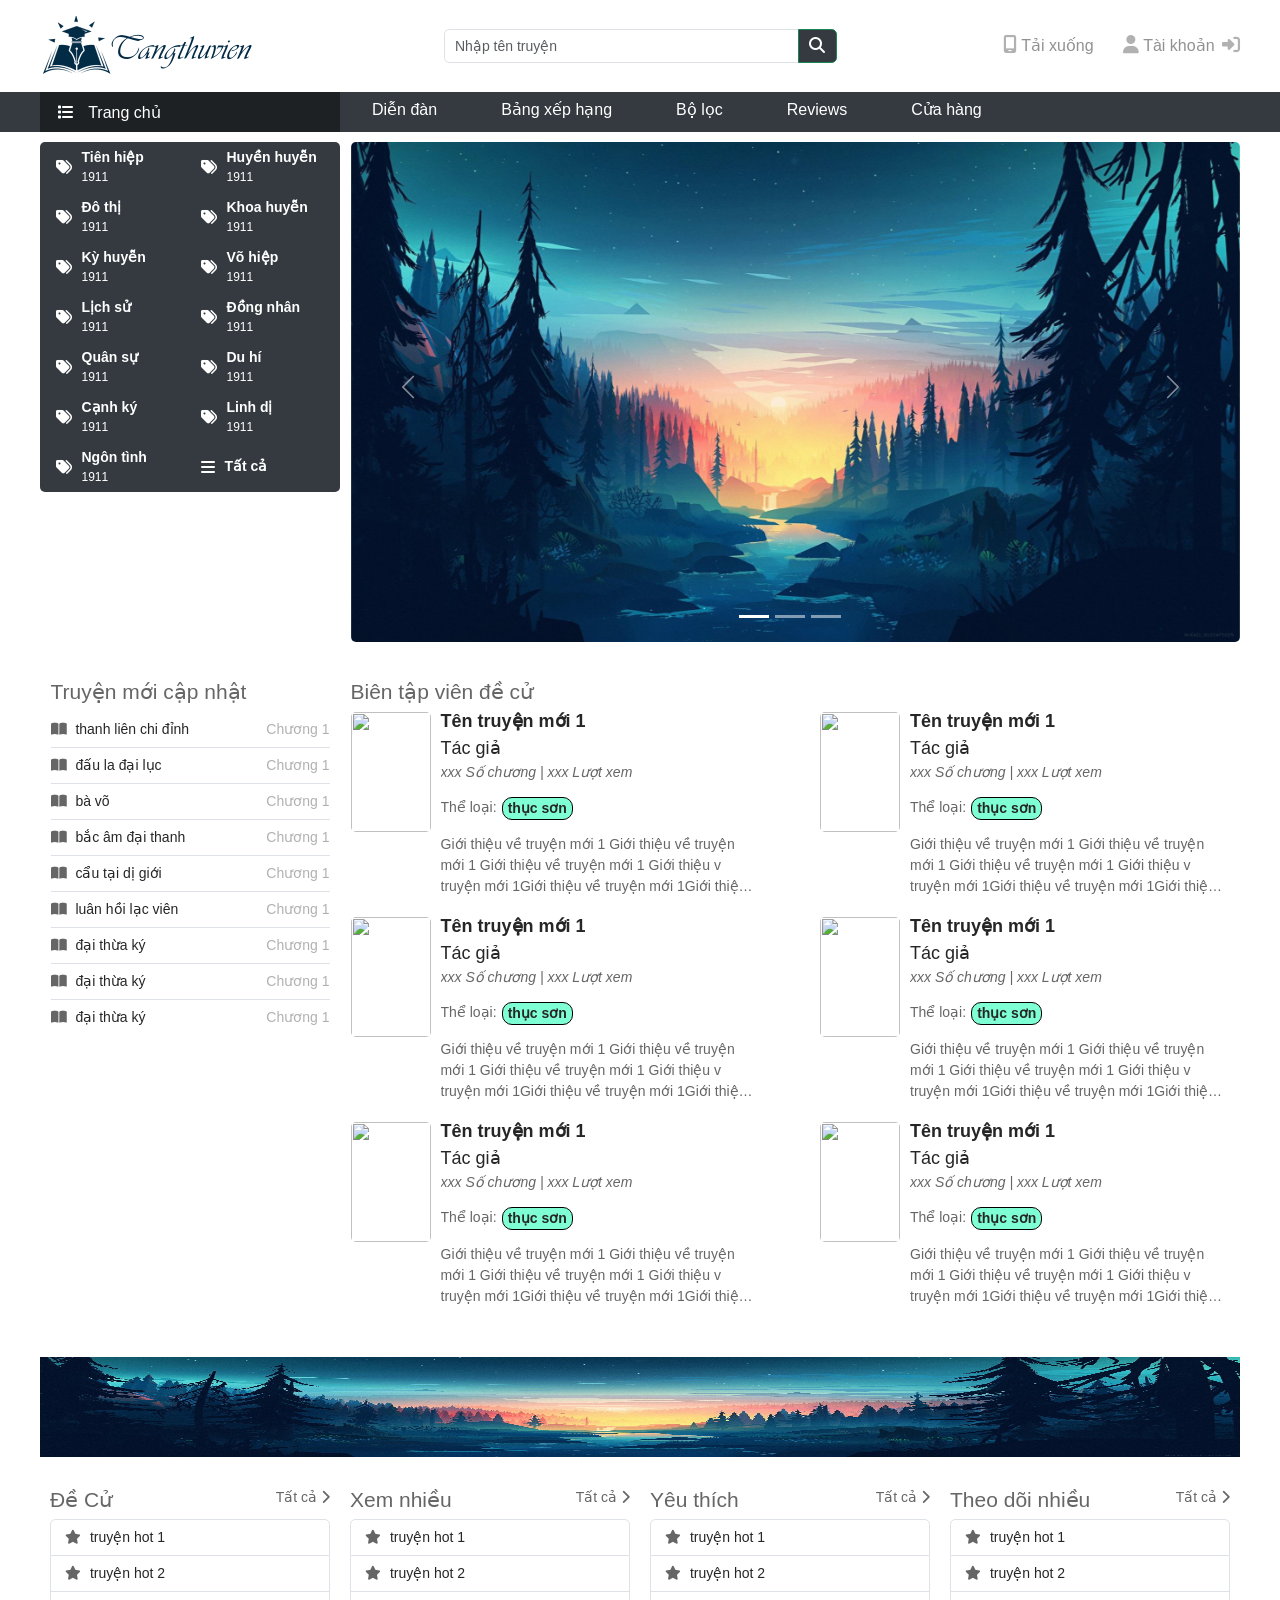
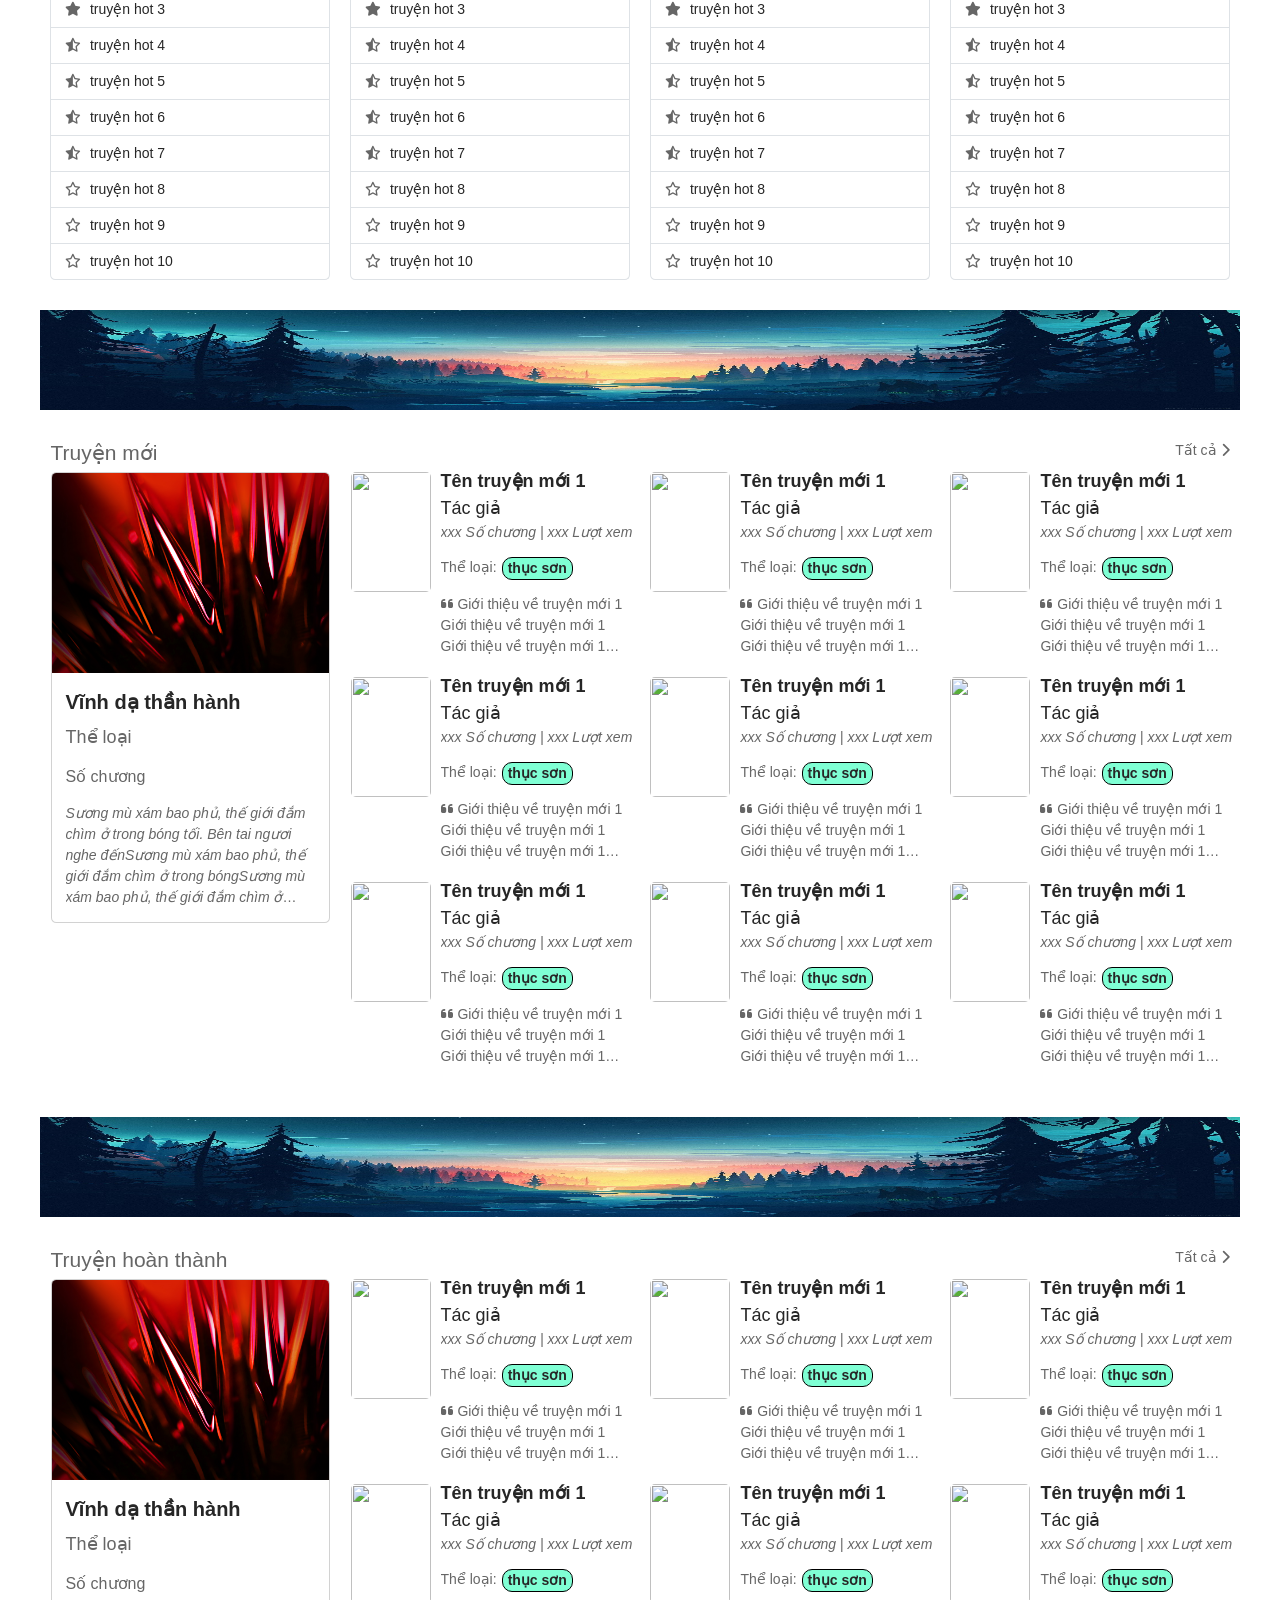
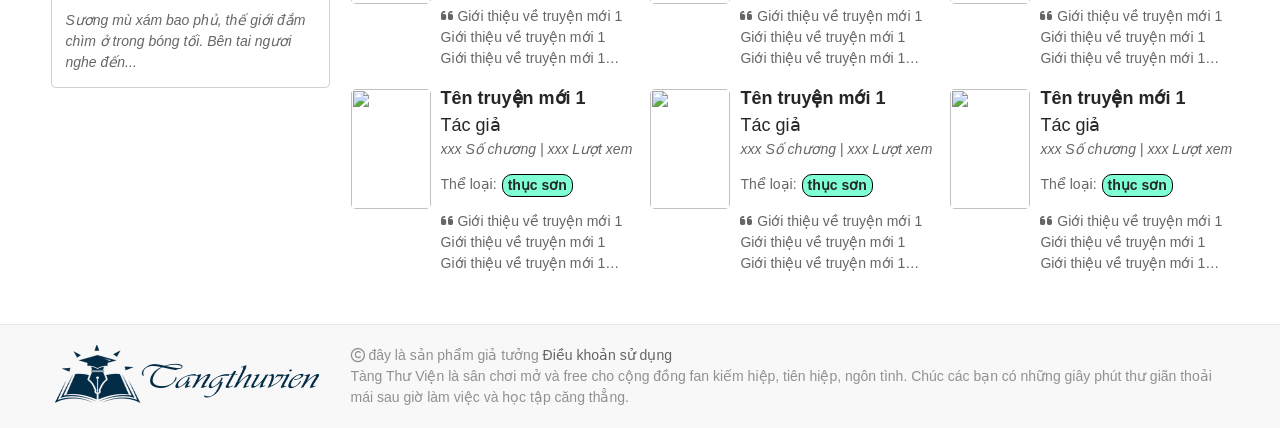
==== commit 6e26e651: "7th - continue on index" ====
--- a/index.html
+++ b/index.html
@@ -86,12 +86,12 @@
                                 <form class="needs-validation" action="/action_page.php">
                                     <div class="modal-body">                                   
                                             <div class="form-floating mb-3 mt-3">
-                                                <input type="text reset" class="form-control" id="tendangnhap1" placeholder="Tên đăng nhập" name="tdn" required>
+                                                <input type="text" class="form-control" id="tendangnhap1" placeholder="Tên đăng nhập" name="tdn" required>
                                                 <label for="tdn"><i class="fa-solid fa-user modal--icon"></i>Tên đăng nhập</label>
                                             </div>
                                             
                                             <div class="form-floating mt-3 mb-3">
-                                                <input type="password reset" class="form-control" id="matkhau1" placeholder="Mật khẩu" name="mk" required>
+                                                <input type="password" class="form-control" id="matkhau1" placeholder="Mật khẩu" name="mk" required>
                                                 <label for="mk"><i class="fa-solid fa-key modal--icon"></i>Mật khẩu</label>
                                             </div>
                                     </div>
@@ -122,14 +122,17 @@
                                             <input type="text" class="form-control" id="tendangnhap2" placeholder="Tên đăng nhập" name="tdn" required>
                                             <label for="tdn"><i class="fa-solid fa-user modal--icon"></i>Tên đăng nhập</label>
                                         </div>
-                                        
+                                        <div class="form-floating mb-3 mt-3">
+                                            <input type="email" class="form-control" id="email2" placeholder="Email" name="eml" required>
+                                            <label for="eml"><i class="fa-solid fa-envelope modal--icon"></i></i>Email</label>
+                                        </div>
                                         <div class="form-floating mt-3 mb-3">
-                                            <input type="text" class="form-control" id="matkhau2" placeholder="Mật khẩu" name="mk" required>
+                                            <input type="password" class="form-control" id="matkhau2" placeholder="Mật khẩu" name="mk" required>
                                             <label for="mk"><i class="fa-solid fa-key modal--icon"></i>Mật khẩu</label>
                                         </div>
 
                                         <div class="form-floating mt-3 mb-3">
-                                            <input type="text" class="form-control" id="nlmatkhau2" placeholder="Nhập lại mật khẩu" name="rmk" required>
+                                            <input type="password" class="form-control" id="nlmatkhau2" placeholder="Nhập lại mật khẩu" name="rmk" required>
                                             <label for="rmk"><i class="fa-solid fa-key modal--icon"></i>Nhập lại mật khẩu</label>
                                         </div>
 
@@ -482,13 +485,13 @@
                                 </p>
                             </div>
                             <div class="describe">Giới thiệu về truyện mới 1 Giới thiệu về truyện mới 1 Giới thiệu về truyện mới 1 Giới thiệu v
-                                 truyện mới 1Giới thiệu về truyện mới 1Giới thiệu về truyện mới 1 Giới thiệu về truyện mới 1 Giới thiệu về truyện mới 1 Giới thiệu v
-                                 truyện mới 1Giới thiệu về truyện mới 1Giới thiệu về truyện mới 1 Giới thiệu về truyện mới 1 Giới thiệu về truyện mới 1 Giới thiệu v
-                                 truyện mới 1Giới thiệu về truyện mới 1
-                                 Giới thiệu về truyện mới 1 Giới thiệu về truyện mới 1 Giới thiệu về truyện mới 1 Giới thiệu v
-                                 truyện mới 1Giới thiệu về truyện mới 1Giới thiệu về truyện mới 1 Giới thiệu về truyện mới 1 Giới thiệu về truyện mới 1 Giới thiệu v
-                                 truyện mới 1Giới thiệu về truyện mới 1Giới thiệu về truyện mới 1 Giới thiệu về truyện mới 1 Giới thiệu về truyện mới 1 Giới thiệu v
-                                 truyện mới 1Giới thiệu về truyện mới 1
+                                truyện mới 1Giới thiệu về truyện mới 1Giới thiệu về truyện mới 1 Giới thiệu về truyện mới 1 Giới thiệu về truyện mới 1 Giới thiệu v
+                                truyện mới 1Giới thiệu về truyện mới 1Giới thiệu về truyện mới 1 Giới thiệu về truyện mới 1 Giới thiệu về truyện mới 1 Giới thiệu v
+                                truyện mới 1Giới thiệu về truyện mới 1
+                                Giới thiệu về truyện mới 1 Giới thiệu về truyện mới 1 Giới thiệu về truyện mới 1 Giới thiệu v
+                                truyện mới 1Giới thiệu về truyện mới 1Giới thiệu về truyện mới 1 Giới thiệu về truyện mới 1 Giới thiệu về truyện mới 1 Giới thiệu v
+                                truyện mới 1Giới thiệu về truyện mới 1Giới thiệu về truyện mới 1 Giới thiệu về truyện mới 1 Giới thiệu về truyện mới 1 Giới thiệu v
+                                truyện mới 1Giới thiệu về truyện mới 1
                             </div>
                         </div>
                     </div>
@@ -523,13 +526,13 @@
                                 </p>
                             </div>
                             <div class="describe">Giới thiệu về truyện mới 1 Giới thiệu về truyện mới 1 Giới thiệu về truyện mới 1 Giới thiệu v
-                                 truyện mới 1Giới thiệu về truyện mới 1Giới thiệu về truyện mới 1 Giới thiệu về truyện mới 1 Giới thiệu về truyện mới 1 Giới thiệu v
-                                 truyện mới 1Giới thiệu về truyện mới 1Giới thiệu về truyện mới 1 Giới thiệu về truyện mới 1 Giới thiệu về truyện mới 1 Giới thiệu v
-                                 truyện mới 1Giới thiệu về truyện mới 1
-                                 Giới thiệu về truyện mới 1 Giới thiệu về truyện mới 1 Giới thiệu về truyện mới 1 Giới thiệu v
-                                 truyện mới 1Giới thiệu về truyện mới 1Giới thiệu về truyện mới 1 Giới thiệu về truyện mới 1 Giới thiệu về truyện mới 1 Giới thiệu v
-                                 truyện mới 1Giới thiệu về truyện mới 1Giới thiệu về truyện mới 1 Giới thiệu về truyện mới 1 Giới thiệu về truyện mới 1 Giới thiệu v
-                                 truyện mới 1Giới thiệu về truyện mới 1
+                                truyện mới 1Giới thiệu về truyện mới 1Giới thiệu về truyện mới 1 Giới thiệu về truyện mới 1 Giới thiệu về truyện mới 1 Giới thiệu v
+                                truyện mới 1Giới thiệu về truyện mới 1Giới thiệu về truyện mới 1 Giới thiệu về truyện mới 1 Giới thiệu về truyện mới 1 Giới thiệu v
+                                truyện mới 1Giới thiệu về truyện mới 1
+                                Giới thiệu về truyện mới 1 Giới thiệu về truyện mới 1 Giới thiệu về truyện mới 1 Giới thiệu v
+                                truyện mới 1Giới thiệu về truyện mới 1Giới thiệu về truyện mới 1 Giới thiệu về truyện mới 1 Giới thiệu về truyện mới 1 Giới thiệu v
+                                truyện mới 1Giới thiệu về truyện mới 1Giới thiệu về truyện mới 1 Giới thiệu về truyện mới 1 Giới thiệu về truyện mới 1 Giới thiệu v
+                                truyện mới 1Giới thiệu về truyện mới 1
                             </div>
                         </div>
                     </div>
@@ -566,13 +569,13 @@
                                 </p>
                             </div>
                             <div class="describe">Giới thiệu về truyện mới 1 Giới thiệu về truyện mới 1 Giới thiệu về truyện mới 1 Giới thiệu v
-                                 truyện mới 1Giới thiệu về truyện mới 1Giới thiệu về truyện mới 1 Giới thiệu về truyện mới 1 Giới thiệu về truyện mới 1 Giới thiệu v
-                                 truyện mới 1Giới thiệu về truyện mới 1Giới thiệu về truyện mới 1 Giới thiệu về truyện mới 1 Giới thiệu về truyện mới 1 Giới thiệu v
-                                 truyện mới 1Giới thiệu về truyện mới 1
-                                 Giới thiệu về truyện mới 1 Giới thiệu về truyện mới 1 Giới thiệu về truyện mới 1 Giới thiệu v
-                                 truyện mới 1Giới thiệu về truyện mới 1Giới thiệu về truyện mới 1 Giới thiệu về truyện mới 1 Giới thiệu về truyện mới 1 Giới thiệu v
-                                 truyện mới 1Giới thiệu về truyện mới 1Giới thiệu về truyện mới 1 Giới thiệu về truyện mới 1 Giới thiệu về truyện mới 1 Giới thiệu v
-                                 truyện mới 1Giới thiệu về truyện mới 1
+                                truyện mới 1Giới thiệu về truyện mới 1Giới thiệu về truyện mới 1 Giới thiệu về truyện mới 1 Giới thiệu về truyện mới 1 Giới thiệu v
+                                truyện mới 1Giới thiệu về truyện mới 1Giới thiệu về truyện mới 1 Giới thiệu về truyện mới 1 Giới thiệu về truyện mới 1 Giới thiệu v
+                                truyện mới 1Giới thiệu về truyện mới 1
+                                Giới thiệu về truyện mới 1 Giới thiệu về truyện mới 1 Giới thiệu về truyện mới 1 Giới thiệu v
+                                truyện mới 1Giới thiệu về truyện mới 1Giới thiệu về truyện mới 1 Giới thiệu về truyện mới 1 Giới thiệu về truyện mới 1 Giới thiệu v
+                                truyện mới 1Giới thiệu về truyện mới 1Giới thiệu về truyện mới 1 Giới thiệu về truyện mới 1 Giới thiệu về truyện mới 1 Giới thiệu v
+                                truyện mới 1Giới thiệu về truyện mới 1
                             </div>
                         </div>
                     </div>
@@ -956,9 +959,36 @@
                             <h3>
                                 <a href="#">Tên truyện mới 1</a>
                             </h3>
-                            <p>Giới thiệu về truyện mới 1</p>
-                            <div class="book-state">
-                                <a href="#">Tác giả</a>
+                            <div class="book-state">
+                                <a href="#">Tác giả</a>
+                            </div>
+                            <p>
+                                <em>
+                                    <span class="chapters">xxx</span>
+                                </em>
+                                <cite>Số chương</cite>
+                                <i>|</i>
+                                <em>
+                                    <span class="views">xxx</span>
+                                </em>
+                                <cite>Lượt xem</cite>
+                            </p>
+                            <div class="catagory">
+                                <p>Thể loại:</p>
+                                <p class="catagory-wrap">
+                                    <a href="#">thục sơn</a>
+                                </p>
+                            </div>
+                            <div class="describe">
+                                <i class="fa-solid fa-quote-left"></i>
+                                Giới thiệu về truyện mới 1 Giới thiệu về truyện mới 1 Giới thiệu về truyện mới 1 Giới thiệu v
+                                truyện mới 1Giới thiệu về truyện mới 1Giới thiệu về truyện mới 1 Giới thiệu về truyện mới 1 Giới thiệu về truyện mới 1 Giới thiệu v
+                                truyện mới 1Giới thiệu về truyện mới 1Giới thiệu về truyện mới 1 Giới thiệu về truyện mới 1 Giới thiệu về truyện mới 1 Giới thiệu v
+                                truyện mới 1Giới thiệu về truyện mới 1
+                                Giới thiệu về truyện mới 1 Giới thiệu về truyện mới 1 Giới thiệu về truyện mới 1 Giới thiệu v
+                                truyện mới 1Giới thiệu về truyện mới 1Giới thiệu về truyện mới 1 Giới thiệu về truyện mới 1 Giới thiệu về truyện mới 1 Giới thiệu v
+                                truyện mới 1Giới thiệu về truyện mới 1Giới thiệu về truyện mới 1 Giới thiệu về truyện mới 1 Giới thiệu về truyện mới 1 Giới thiệu v
+                                truyện mới 1Giới thiệu về truyện mới 1
                             </div>
                         </div>
                     </div>
@@ -970,11 +1000,38 @@
                         </div>
                         <div class="book--info">
                             <h3>
-                                <a href="#">Tên truyện mới 2</a>
-                            </h3>
-                            <p>Giới thiệu về truyện mới 2</p>
-                            <div class="book-state">
-                                <a href="#">Tác giả</a>
+                                <a href="#">Tên truyện mới 1</a>
+                            </h3>
+                            <div class="book-state">
+                                <a href="#">Tác giả</a>
+                            </div>
+                            <p>
+                                <em>
+                                    <span class="chapters">xxx</span>
+                                </em>
+                                <cite>Số chương</cite>
+                                <i>|</i>
+                                <em>
+                                    <span class="views">xxx</span>
+                                </em>
+                                <cite>Lượt xem</cite>
+                            </p>
+                            <div class="catagory">
+                                <p>Thể loại:</p>
+                                <p class="catagory-wrap">
+                                    <a href="#">thục sơn</a>
+                                </p>
+                            </div>
+                            <div class="describe">
+                                <i class="fa-solid fa-quote-left"></i>
+                                Giới thiệu về truyện mới 1 Giới thiệu về truyện mới 1 Giới thiệu về truyện mới 1 Giới thiệu v
+                                truyện mới 1Giới thiệu về truyện mới 1Giới thiệu về truyện mới 1 Giới thiệu về truyện mới 1 Giới thiệu về truyện mới 1 Giới thiệu v
+                                truyện mới 1Giới thiệu về truyện mới 1Giới thiệu về truyện mới 1 Giới thiệu về truyện mới 1 Giới thiệu về truyện mới 1 Giới thiệu v
+                                truyện mới 1Giới thiệu về truyện mới 1
+                                Giới thiệu về truyện mới 1 Giới thiệu về truyện mới 1 Giới thiệu về truyện mới 1 Giới thiệu v
+                                truyện mới 1Giới thiệu về truyện mới 1Giới thiệu về truyện mới 1 Giới thiệu về truyện mới 1 Giới thiệu về truyện mới 1 Giới thiệu v
+                                truyện mới 1Giới thiệu về truyện mới 1Giới thiệu về truyện mới 1 Giới thiệu về truyện mới 1 Giới thiệu về truyện mới 1 Giới thiệu v
+                                truyện mới 1Giới thiệu về truyện mới 1
                             </div>
                         </div>
                     </div>
@@ -986,17 +1043,41 @@
                         </div>
                         <div class="book--info">
                             <h3>
-                                <a href="#">Tên truyện mới 3</a>
-                            </h3>
-                            <p>Giới thiệu về truyện mới 3</p>
-                            <div class="book-state">
-                                <a href="#">Tác giả</a>
-                            </div>
-                        </div>
-                    </div>
-                </div>
-                <div class="rel">
-                    <p class="line"></p>
+                                <a href="#">Tên truyện mới 1</a>
+                            </h3>
+                            <div class="book-state">
+                                <a href="#">Tác giả</a>
+                            </div>
+                            <p>
+                                <em>
+                                    <span class="chapters">xxx</span>
+                                </em>
+                                <cite>Số chương</cite>
+                                <i>|</i>
+                                <em>
+                                    <span class="views">xxx</span>
+                                </em>
+                                <cite>Lượt xem</cite>
+                            </p>
+                            <div class="catagory">
+                                <p>Thể loại:</p>
+                                <p class="catagory-wrap">
+                                    <a href="#">thục sơn</a>
+                                </p>
+                            </div>
+                            <div class="describe">
+                                <i class="fa-solid fa-quote-left"></i>
+                                Giới thiệu về truyện mới 1 Giới thiệu về truyện mới 1 Giới thiệu về truyện mới 1 Giới thiệu v
+                                truyện mới 1Giới thiệu về truyện mới 1Giới thiệu về truyện mới 1 Giới thiệu về truyện mới 1 Giới thiệu về truyện mới 1 Giới thiệu v
+                                truyện mới 1Giới thiệu về truyện mới 1Giới thiệu về truyện mới 1 Giới thiệu về truyện mới 1 Giới thiệu về truyện mới 1 Giới thiệu v
+                                truyện mới 1Giới thiệu về truyện mới 1
+                                Giới thiệu về truyện mới 1 Giới thiệu về truyện mới 1 Giới thiệu về truyện mới 1 Giới thiệu v
+                                truyện mới 1Giới thiệu về truyện mới 1Giới thiệu về truyện mới 1 Giới thiệu về truyện mới 1 Giới thiệu về truyện mới 1 Giới thiệu v
+                                truyện mới 1Giới thiệu về truyện mới 1Giới thiệu về truyện mới 1 Giới thiệu về truyện mới 1 Giới thiệu về truyện mới 1 Giới thiệu v
+                                truyện mới 1Giới thiệu về truyện mới 1
+                            </div>
+                        </div>
+                    </div>
                 </div>
                 <div class="index__truyenmoito--list row">
                     <div class="index__truyenmoito--listitem col-md-4">
@@ -1009,9 +1090,36 @@
                             <h3>
                                 <a href="#">Tên truyện mới 1</a>
                             </h3>
-                            <p>Giới thiệu về truyện mới 1</p>
-                            <div class="book-state">
-                                <a href="#">Tác giả</a>
+                            <div class="book-state">
+                                <a href="#">Tác giả</a>
+                            </div>
+                            <p>
+                                <em>
+                                    <span class="chapters">xxx</span>
+                                </em>
+                                <cite>Số chương</cite>
+                                <i>|</i>
+                                <em>
+                                    <span class="views">xxx</span>
+                                </em>
+                                <cite>Lượt xem</cite>
+                            </p>
+                            <div class="catagory">
+                                <p>Thể loại:</p>
+                                <p class="catagory-wrap">
+                                    <a href="#">thục sơn</a>
+                                </p>
+                            </div>
+                            <div class="describe">
+                                <i class="fa-solid fa-quote-left"></i>
+                                Giới thiệu về truyện mới 1 Giới thiệu về truyện mới 1 Giới thiệu về truyện mới 1 Giới thiệu v
+                                truyện mới 1Giới thiệu về truyện mới 1Giới thiệu về truyện mới 1 Giới thiệu về truyện mới 1 Giới thiệu về truyện mới 1 Giới thiệu v
+                                truyện mới 1Giới thiệu về truyện mới 1Giới thiệu về truyện mới 1 Giới thiệu về truyện mới 1 Giới thiệu về truyện mới 1 Giới thiệu v
+                                truyện mới 1Giới thiệu về truyện mới 1
+                                Giới thiệu về truyện mới 1 Giới thiệu về truyện mới 1 Giới thiệu về truyện mới 1 Giới thiệu v
+                                truyện mới 1Giới thiệu về truyện mới 1Giới thiệu về truyện mới 1 Giới thiệu về truyện mới 1 Giới thiệu về truyện mới 1 Giới thiệu v
+                                truyện mới 1Giới thiệu về truyện mới 1Giới thiệu về truyện mới 1 Giới thiệu về truyện mới 1 Giới thiệu về truyện mới 1 Giới thiệu v
+                                truyện mới 1Giới thiệu về truyện mới 1
                             </div>
                         </div>
                     </div>
@@ -1023,11 +1131,38 @@
                         </div>
                         <div class="book--info">
                             <h3>
-                                <a href="#">Tên truyện mới 2</a>
-                            </h3>
-                            <p>Giới thiệu về truyện mới 2</p>
-                            <div class="book-state">
-                                <a href="#">Tác giả</a>
+                                <a href="#">Tên truyện mới 1</a>
+                            </h3>
+                            <div class="book-state">
+                                <a href="#">Tác giả</a>
+                            </div>
+                            <p>
+                                <em>
+                                    <span class="chapters">xxx</span>
+                                </em>
+                                <cite>Số chương</cite>
+                                <i>|</i>
+                                <em>
+                                    <span class="views">xxx</span>
+                                </em>
+                                <cite>Lượt xem</cite>
+                            </p>
+                            <div class="catagory">
+                                <p>Thể loại:</p>
+                                <p class="catagory-wrap">
+                                    <a href="#">thục sơn</a>
+                                </p>
+                            </div>
+                            <div class="describe">
+                                <i class="fa-solid fa-quote-left"></i>
+                                Giới thiệu về truyện mới 1 Giới thiệu về truyện mới 1 Giới thiệu về truyện mới 1 Giới thiệu v
+                                truyện mới 1Giới thiệu về truyện mới 1Giới thiệu về truyện mới 1 Giới thiệu về truyện mới 1 Giới thiệu về truyện mới 1 Giới thiệu v
+                                truyện mới 1Giới thiệu về truyện mới 1Giới thiệu về truyện mới 1 Giới thiệu về truyện mới 1 Giới thiệu về truyện mới 1 Giới thiệu v
+                                truyện mới 1Giới thiệu về truyện mới 1
+                                Giới thiệu về truyện mới 1 Giới thiệu về truyện mới 1 Giới thiệu về truyện mới 1 Giới thiệu v
+                                truyện mới 1Giới thiệu về truyện mới 1Giới thiệu về truyện mới 1 Giới thiệu về truyện mới 1 Giới thiệu về truyện mới 1 Giới thiệu v
+                                truyện mới 1Giới thiệu về truyện mới 1Giới thiệu về truyện mới 1 Giới thiệu về truyện mới 1 Giới thiệu về truyện mới 1 Giới thiệu v
+                                truyện mới 1Giới thiệu về truyện mới 1
                             </div>
                         </div>
                     </div>
@@ -1039,17 +1174,41 @@
                         </div>
                         <div class="book--info">
                             <h3>
-                                <a href="#">Tên truyện mới 3</a>
-                            </h3>
-                            <p>Giới thiệu về truyện mới 3</p>
-                            <div class="book-state">
-                                <a href="#">Tác giả</a>
-                            </div>
-                        </div>
-                    </div>
-                </div>
-                <div class="rel">
-                    <p class="line"></p>
+                                <a href="#">Tên truyện mới 1</a>
+                            </h3>
+                            <div class="book-state">
+                                <a href="#">Tác giả</a>
+                            </div>
+                            <p>
+                                <em>
+                                    <span class="chapters">xxx</span>
+                                </em>
+                                <cite>Số chương</cite>
+                                <i>|</i>
+                                <em>
+                                    <span class="views">xxx</span>
+                                </em>
+                                <cite>Lượt xem</cite>
+                            </p>
+                            <div class="catagory">
+                                <p>Thể loại:</p>
+                                <p class="catagory-wrap">
+                                    <a href="#">thục sơn</a>
+                                </p>
+                            </div>
+                            <div class="describe">
+                                <i class="fa-solid fa-quote-left"></i>
+                                Giới thiệu về truyện mới 1 Giới thiệu về truyện mới 1 Giới thiệu về truyện mới 1 Giới thiệu v
+                                truyện mới 1Giới thiệu về truyện mới 1Giới thiệu về truyện mới 1 Giới thiệu về truyện mới 1 Giới thiệu về truyện mới 1 Giới thiệu v
+                                truyện mới 1Giới thiệu về truyện mới 1Giới thiệu về truyện mới 1 Giới thiệu về truyện mới 1 Giới thiệu về truyện mới 1 Giới thiệu v
+                                truyện mới 1Giới thiệu về truyện mới 1
+                                Giới thiệu về truyện mới 1 Giới thiệu về truyện mới 1 Giới thiệu về truyện mới 1 Giới thiệu v
+                                truyện mới 1Giới thiệu về truyện mới 1Giới thiệu về truyện mới 1 Giới thiệu về truyện mới 1 Giới thiệu về truyện mới 1 Giới thiệu v
+                                truyện mới 1Giới thiệu về truyện mới 1Giới thiệu về truyện mới 1 Giới thiệu về truyện mới 1 Giới thiệu về truyện mới 1 Giới thiệu v
+                                truyện mới 1Giới thiệu về truyện mới 1
+                            </div>
+                        </div>
+                    </div>
                 </div>
                 <div class="index__truyenmoito--list row">
                     <div class="index__truyenmoito--listitem col-md-4">
@@ -1062,9 +1221,36 @@
                             <h3>
                                 <a href="#">Tên truyện mới 1</a>
                             </h3>
-                            <p>Giới thiệu về truyện mới 1</p>
-                            <div class="book-state">
-                                <a href="#">Tác giả</a>
+                            <div class="book-state">
+                                <a href="#">Tác giả</a>
+                            </div>
+                            <p>
+                                <em>
+                                    <span class="chapters">xxx</span>
+                                </em>
+                                <cite>Số chương</cite>
+                                <i>|</i>
+                                <em>
+                                    <span class="views">xxx</span>
+                                </em>
+                                <cite>Lượt xem</cite>
+                            </p>
+                            <div class="catagory">
+                                <p>Thể loại:</p>
+                                <p class="catagory-wrap">
+                                    <a href="#">thục sơn</a>
+                                </p>
+                            </div>
+                            <div class="describe">
+                                <i class="fa-solid fa-quote-left"></i>
+                                Giới thiệu về truyện mới 1 Giới thiệu về truyện mới 1 Giới thiệu về truyện mới 1 Giới thiệu v
+                                truyện mới 1Giới thiệu về truyện mới 1Giới thiệu về truyện mới 1 Giới thiệu về truyện mới 1 Giới thiệu về truyện mới 1 Giới thiệu v
+                                truyện mới 1Giới thiệu về truyện mới 1Giới thiệu về truyện mới 1 Giới thiệu về truyện mới 1 Giới thiệu về truyện mới 1 Giới thiệu v
+                                truyện mới 1Giới thiệu về truyện mới 1
+                                Giới thiệu về truyện mới 1 Giới thiệu về truyện mới 1 Giới thiệu về truyện mới 1 Giới thiệu v
+                                truyện mới 1Giới thiệu về truyện mới 1Giới thiệu về truyện mới 1 Giới thiệu về truyện mới 1 Giới thiệu về truyện mới 1 Giới thiệu v
+                                truyện mới 1Giới thiệu về truyện mới 1Giới thiệu về truyện mới 1 Giới thiệu về truyện mới 1 Giới thiệu về truyện mới 1 Giới thiệu v
+                                truyện mới 1Giới thiệu về truyện mới 1
                             </div>
                         </div>
                     </div>
@@ -1076,11 +1262,38 @@
                         </div>
                         <div class="book--info">
                             <h3>
-                                <a href="#">Tên truyện mới 2</a>
-                            </h3>
-                            <p>Giới thiệu về truyện mới 2</p>
-                            <div class="book-state">
-                                <a href="#">Tác giả</a>
+                                <a href="#">Tên truyện mới 1</a>
+                            </h3>
+                            <div class="book-state">
+                                <a href="#">Tác giả</a>
+                            </div>
+                            <p>
+                                <em>
+                                    <span class="chapters">xxx</span>
+                                </em>
+                                <cite>Số chương</cite>
+                                <i>|</i>
+                                <em>
+                                    <span class="views">xxx</span>
+                                </em>
+                                <cite>Lượt xem</cite>
+                            </p>
+                            <div class="catagory">
+                                <p>Thể loại:</p>
+                                <p class="catagory-wrap">
+                                    <a href="#">thục sơn</a>
+                                </p>
+                            </div>
+                            <div class="describe">
+                                <i class="fa-solid fa-quote-left"></i>
+                                Giới thiệu về truyện mới 1 Giới thiệu về truyện mới 1 Giới thiệu về truyện mới 1 Giới thiệu v
+                                truyện mới 1Giới thiệu về truyện mới 1Giới thiệu về truyện mới 1 Giới thiệu về truyện mới 1 Giới thiệu về truyện mới 1 Giới thiệu v
+                                truyện mới 1Giới thiệu về truyện mới 1Giới thiệu về truyện mới 1 Giới thiệu về truyện mới 1 Giới thiệu về truyện mới 1 Giới thiệu v
+                                truyện mới 1Giới thiệu về truyện mới 1
+                                Giới thiệu về truyện mới 1 Giới thiệu về truyện mới 1 Giới thiệu về truyện mới 1 Giới thiệu v
+                                truyện mới 1Giới thiệu về truyện mới 1Giới thiệu về truyện mới 1 Giới thiệu về truyện mới 1 Giới thiệu về truyện mới 1 Giới thiệu v
+                                truyện mới 1Giới thiệu về truyện mới 1Giới thiệu về truyện mới 1 Giới thiệu về truyện mới 1 Giới thiệu về truyện mới 1 Giới thiệu v
+                                truyện mới 1Giới thiệu về truyện mới 1
                             </div>
                         </div>
                     </div>
@@ -1092,11 +1305,38 @@
                         </div>
                         <div class="book--info">
                             <h3>
-                                <a href="#">Tên truyện mới 3</a>
-                            </h3>
-                            <p>Giới thiệu về truyện mới 3</p>
-                            <div class="book-state">
-                                <a href="#">Tác giả</a>
+                                <a href="#">Tên truyện mới 1</a>
+                            </h3>
+                            <div class="book-state">
+                                <a href="#">Tác giả</a>
+                            </div>
+                            <p>
+                                <em>
+                                    <span class="chapters">xxx</span>
+                                </em>
+                                <cite>Số chương</cite>
+                                <i>|</i>
+                                <em>
+                                    <span class="views">xxx</span>
+                                </em>
+                                <cite>Lượt xem</cite>
+                            </p>
+                            <div class="catagory">
+                                <p>Thể loại:</p>
+                                <p class="catagory-wrap">
+                                    <a href="#">thục sơn</a>
+                                </p>
+                            </div>
+                            <div class="describe">
+                                <i class="fa-solid fa-quote-left"></i>
+                                Giới thiệu về truyện mới 1 Giới thiệu về truyện mới 1 Giới thiệu về truyện mới 1 Giới thiệu v
+                                truyện mới 1Giới thiệu về truyện mới 1Giới thiệu về truyện mới 1 Giới thiệu về truyện mới 1 Giới thiệu về truyện mới 1 Giới thiệu v
+                                truyện mới 1Giới thiệu về truyện mới 1Giới thiệu về truyện mới 1 Giới thiệu về truyện mới 1 Giới thiệu về truyện mới 1 Giới thiệu v
+                                truyện mới 1Giới thiệu về truyện mới 1
+                                Giới thiệu về truyện mới 1 Giới thiệu về truyện mới 1 Giới thiệu về truyện mới 1 Giới thiệu v
+                                truyện mới 1Giới thiệu về truyện mới 1Giới thiệu về truyện mới 1 Giới thiệu về truyện mới 1 Giới thiệu về truyện mới 1 Giới thiệu v
+                                truyện mới 1Giới thiệu về truyện mới 1Giới thiệu về truyện mới 1 Giới thiệu về truyện mới 1 Giới thiệu về truyện mới 1 Giới thiệu v
+                                truyện mới 1Giới thiệu về truyện mới 1
                             </div>
                         </div>
                     </div>
@@ -1138,11 +1378,38 @@
                         </div>
                         <div class="book--info">
                             <h3>
-                                <a href="#">Tên hoàn thành 1</a>
-                            </h3>
-                            <p>Giới thiệu về truyện hoàn thành 1</p>
-                            <div class="book-state">
-                                <a href="#">Tác giả</a>
+                                <a href="#">Tên truyện mới 1</a>
+                            </h3>
+                            <div class="book-state">
+                                <a href="#">Tác giả</a>
+                            </div>
+                            <p>
+                                <em>
+                                    <span class="chapters">xxx</span>
+                                </em>
+                                <cite>Số chương</cite>
+                                <i>|</i>
+                                <em>
+                                    <span class="views">xxx</span>
+                                </em>
+                                <cite>Lượt xem</cite>
+                            </p>
+                            <div class="catagory">
+                                <p>Thể loại:</p>
+                                <p class="catagory-wrap">
+                                    <a href="#">thục sơn</a>
+                                </p>
+                            </div>
+                            <div class="describe">
+                                <i class="fa-solid fa-quote-left"></i>
+                                Giới thiệu về truyện mới 1 Giới thiệu về truyện mới 1 Giới thiệu về truyện mới 1 Giới thiệu v
+                                truyện mới 1Giới thiệu về truyện mới 1Giới thiệu về truyện mới 1 Giới thiệu về truyện mới 1 Giới thiệu về truyện mới 1 Giới thiệu v
+                                truyện mới 1Giới thiệu về truyện mới 1Giới thiệu về truyện mới 1 Giới thiệu về truyện mới 1 Giới thiệu về truyện mới 1 Giới thiệu v
+                                truyện mới 1Giới thiệu về truyện mới 1
+                                Giới thiệu về truyện mới 1 Giới thiệu về truyện mới 1 Giới thiệu về truyện mới 1 Giới thiệu v
+                                truyện mới 1Giới thiệu về truyện mới 1Giới thiệu về truyện mới 1 Giới thiệu về truyện mới 1 Giới thiệu về truyện mới 1 Giới thiệu v
+                                truyện mới 1Giới thiệu về truyện mới 1Giới thiệu về truyện mới 1 Giới thiệu về truyện mới 1 Giới thiệu về truyện mới 1 Giới thiệu v
+                                truyện mới 1Giới thiệu về truyện mới 1
                             </div>
                         </div>
                     </div>
@@ -1154,11 +1421,38 @@
                         </div>
                         <div class="book--info">
                             <h3>
-                                <a href="#">Tên hoàn thành 2</a>
-                            </h3>
-                            <p>Giới thiệu về truyện hoàn thành 2</p>
-                            <div class="book-state">
-                                <a href="#">Tác giả</a>
+                                <a href="#">Tên truyện mới 1</a>
+                            </h3>
+                            <div class="book-state">
+                                <a href="#">Tác giả</a>
+                            </div>
+                            <p>
+                                <em>
+                                    <span class="chapters">xxx</span>
+                                </em>
+                                <cite>Số chương</cite>
+                                <i>|</i>
+                                <em>
+                                    <span class="views">xxx</span>
+                                </em>
+                                <cite>Lượt xem</cite>
+                            </p>
+                            <div class="catagory">
+                                <p>Thể loại:</p>
+                                <p class="catagory-wrap">
+                                    <a href="#">thục sơn</a>
+                                </p>
+                            </div>
+                            <div class="describe">
+                                <i class="fa-solid fa-quote-left"></i>
+                                Giới thiệu về truyện mới 1 Giới thiệu về truyện mới 1 Giới thiệu về truyện mới 1 Giới thiệu v
+                                truyện mới 1Giới thiệu về truyện mới 1Giới thiệu về truyện mới 1 Giới thiệu về truyện mới 1 Giới thiệu về truyện mới 1 Giới thiệu v
+                                truyện mới 1Giới thiệu về truyện mới 1Giới thiệu về truyện mới 1 Giới thiệu về truyện mới 1 Giới thiệu về truyện mới 1 Giới thiệu v
+                                truyện mới 1Giới thiệu về truyện mới 1
+                                Giới thiệu về truyện mới 1 Giới thiệu về truyện mới 1 Giới thiệu về truyện mới 1 Giới thiệu v
+                                truyện mới 1Giới thiệu về truyện mới 1Giới thiệu về truyện mới 1 Giới thiệu về truyện mới 1 Giới thiệu về truyện mới 1 Giới thiệu v
+                                truyện mới 1Giới thiệu về truyện mới 1Giới thiệu về truyện mới 1 Giới thiệu về truyện mới 1 Giới thiệu về truyện mới 1 Giới thiệu v
+                                truyện mới 1Giới thiệu về truyện mới 1
                             </div>
                         </div>
                     </div>
@@ -1170,17 +1464,41 @@
                         </div>
                         <div class="book--info">
                             <h3>
-                                <a href="#">Tên hoàn thành 3</a>
-                            </h3>
-                            <p>Giới thiệu về truyện hoàn thành 3</p>
-                            <div class="book-state">
-                                <a href="#">Tác giả</a>
-                            </div>
-                        </div>
-                    </div>
-                </div>
-                <div class="rel">
-                    <p class="line"></p>
+                                <a href="#">Tên truyện mới 1</a>
+                            </h3>
+                            <div class="book-state">
+                                <a href="#">Tác giả</a>
+                            </div>
+                            <p>
+                                <em>
+                                    <span class="chapters">xxx</span>
+                                </em>
+                                <cite>Số chương</cite>
+                                <i>|</i>
+                                <em>
+                                    <span class="views">xxx</span>
+                                </em>
+                                <cite>Lượt xem</cite>
+                            </p>
+                            <div class="catagory">
+                                <p>Thể loại:</p>
+                                <p class="catagory-wrap">
+                                    <a href="#">thục sơn</a>
+                                </p>
+                            </div>
+                            <div class="describe">
+                                <i class="fa-solid fa-quote-left"></i>
+                                Giới thiệu về truyện mới 1 Giới thiệu về truyện mới 1 Giới thiệu về truyện mới 1 Giới thiệu v
+                                truyện mới 1Giới thiệu về truyện mới 1Giới thiệu về truyện mới 1 Giới thiệu về truyện mới 1 Giới thiệu về truyện mới 1 Giới thiệu v
+                                truyện mới 1Giới thiệu về truyện mới 1Giới thiệu về truyện mới 1 Giới thiệu về truyện mới 1 Giới thiệu về truyện mới 1 Giới thiệu v
+                                truyện mới 1Giới thiệu về truyện mới 1
+                                Giới thiệu về truyện mới 1 Giới thiệu về truyện mới 1 Giới thiệu về truyện mới 1 Giới thiệu v
+                                truyện mới 1Giới thiệu về truyện mới 1Giới thiệu về truyện mới 1 Giới thiệu về truyện mới 1 Giới thiệu về truyện mới 1 Giới thiệu v
+                                truyện mới 1Giới thiệu về truyện mới 1Giới thiệu về truyện mới 1 Giới thiệu về truyện mới 1 Giới thiệu về truyện mới 1 Giới thiệu v
+                                truyện mới 1Giới thiệu về truyện mới 1
+                            </div>
+                        </div>
+                    </div>
                 </div>
                 <div class="index__truyenhoanthanh--list row">
                     <div class="index__truyenhoanthanh--listitem col-md-4">
@@ -1191,11 +1509,38 @@
                         </div>
                         <div class="book--info">
                             <h3>
-                                <a href="#">Tên hoàn thành 1</a>
-                            </h3>
-                            <p>Giới thiệu về truyện hoàn thành 1</p>
-                            <div class="book-state">
-                                <a href="#">Tác giả</a>
+                                <a href="#">Tên truyện mới 1</a>
+                            </h3>
+                            <div class="book-state">
+                                <a href="#">Tác giả</a>
+                            </div>
+                            <p>
+                                <em>
+                                    <span class="chapters">xxx</span>
+                                </em>
+                                <cite>Số chương</cite>
+                                <i>|</i>
+                                <em>
+                                    <span class="views">xxx</span>
+                                </em>
+                                <cite>Lượt xem</cite>
+                            </p>
+                            <div class="catagory">
+                                <p>Thể loại:</p>
+                                <p class="catagory-wrap">
+                                    <a href="#">thục sơn</a>
+                                </p>
+                            </div>
+                            <div class="describe">
+                                <i class="fa-solid fa-quote-left"></i>
+                                Giới thiệu về truyện mới 1 Giới thiệu về truyện mới 1 Giới thiệu về truyện mới 1 Giới thiệu v
+                                truyện mới 1Giới thiệu về truyện mới 1Giới thiệu về truyện mới 1 Giới thiệu về truyện mới 1 Giới thiệu về truyện mới 1 Giới thiệu v
+                                truyện mới 1Giới thiệu về truyện mới 1Giới thiệu về truyện mới 1 Giới thiệu về truyện mới 1 Giới thiệu về truyện mới 1 Giới thiệu v
+                                truyện mới 1Giới thiệu về truyện mới 1
+                                Giới thiệu về truyện mới 1 Giới thiệu về truyện mới 1 Giới thiệu về truyện mới 1 Giới thiệu v
+                                truyện mới 1Giới thiệu về truyện mới 1Giới thiệu về truyện mới 1 Giới thiệu về truyện mới 1 Giới thiệu về truyện mới 1 Giới thiệu v
+                                truyện mới 1Giới thiệu về truyện mới 1Giới thiệu về truyện mới 1 Giới thiệu về truyện mới 1 Giới thiệu về truyện mới 1 Giới thiệu v
+                                truyện mới 1Giới thiệu về truyện mới 1
                             </div>
                         </div>
                     </div>
@@ -1207,11 +1552,38 @@
                         </div>
                         <div class="book--info">
                             <h3>
-                                <a href="#">Tên hoàn thành 2</a>
-                            </h3>
-                            <p>Giới thiệu về truyện hoàn thành 2</p>
-                            <div class="book-state">
-                                <a href="#">Tác giả</a>
+                                <a href="#">Tên truyện mới 1</a>
+                            </h3>
+                            <div class="book-state">
+                                <a href="#">Tác giả</a>
+                            </div>
+                            <p>
+                                <em>
+                                    <span class="chapters">xxx</span>
+                                </em>
+                                <cite>Số chương</cite>
+                                <i>|</i>
+                                <em>
+                                    <span class="views">xxx</span>
+                                </em>
+                                <cite>Lượt xem</cite>
+                            </p>
+                            <div class="catagory">
+                                <p>Thể loại:</p>
+                                <p class="catagory-wrap">
+                                    <a href="#">thục sơn</a>
+                                </p>
+                            </div>
+                            <div class="describe">
+                                <i class="fa-solid fa-quote-left"></i>
+                                Giới thiệu về truyện mới 1 Giới thiệu về truyện mới 1 Giới thiệu về truyện mới 1 Giới thiệu v
+                                truyện mới 1Giới thiệu về truyện mới 1Giới thiệu về truyện mới 1 Giới thiệu về truyện mới 1 Giới thiệu về truyện mới 1 Giới thiệu v
+                                truyện mới 1Giới thiệu về truyện mới 1Giới thiệu về truyện mới 1 Giới thiệu về truyện mới 1 Giới thiệu về truyện mới 1 Giới thiệu v
+                                truyện mới 1Giới thiệu về truyện mới 1
+                                Giới thiệu về truyện mới 1 Giới thiệu về truyện mới 1 Giới thiệu về truyện mới 1 Giới thiệu v
+                                truyện mới 1Giới thiệu về truyện mới 1Giới thiệu về truyện mới 1 Giới thiệu về truyện mới 1 Giới thiệu về truyện mới 1 Giới thiệu v
+                                truyện mới 1Giới thiệu về truyện mới 1Giới thiệu về truyện mới 1 Giới thiệu về truyện mới 1 Giới thiệu về truyện mới 1 Giới thiệu v
+                                truyện mới 1Giới thiệu về truyện mới 1
                             </div>
                         </div>
                     </div>
@@ -1223,17 +1595,41 @@
                         </div>
                         <div class="book--info">
                             <h3>
-                                <a href="#">Tên hoàn thành 3</a>
-                            </h3>
-                            <p>Giới thiệu về truyện hoàn thành 3</p>
-                            <div class="book-state">
-                                <a href="#">Tác giả</a>
-                            </div>
-                        </div>
-                    </div>
-                </div>
-                <div class="rel">
-                    <p class="line"></p>
+                                <a href="#">Tên truyện mới 1</a>
+                            </h3>
+                            <div class="book-state">
+                                <a href="#">Tác giả</a>
+                            </div>
+                            <p>
+                                <em>
+                                    <span class="chapters">xxx</span>
+                                </em>
+                                <cite>Số chương</cite>
+                                <i>|</i>
+                                <em>
+                                    <span class="views">xxx</span>
+                                </em>
+                                <cite>Lượt xem</cite>
+                            </p>
+                            <div class="catagory">
+                                <p>Thể loại:</p>
+                                <p class="catagory-wrap">
+                                    <a href="#">thục sơn</a>
+                                </p>
+                            </div>
+                            <div class="describe">
+                                <i class="fa-solid fa-quote-left"></i>
+                                Giới thiệu về truyện mới 1 Giới thiệu về truyện mới 1 Giới thiệu về truyện mới 1 Giới thiệu v
+                                truyện mới 1Giới thiệu về truyện mới 1Giới thiệu về truyện mới 1 Giới thiệu về truyện mới 1 Giới thiệu về truyện mới 1 Giới thiệu v
+                                truyện mới 1Giới thiệu về truyện mới 1Giới thiệu về truyện mới 1 Giới thiệu về truyện mới 1 Giới thiệu về truyện mới 1 Giới thiệu v
+                                truyện mới 1Giới thiệu về truyện mới 1
+                                Giới thiệu về truyện mới 1 Giới thiệu về truyện mới 1 Giới thiệu về truyện mới 1 Giới thiệu v
+                                truyện mới 1Giới thiệu về truyện mới 1Giới thiệu về truyện mới 1 Giới thiệu về truyện mới 1 Giới thiệu về truyện mới 1 Giới thiệu v
+                                truyện mới 1Giới thiệu về truyện mới 1Giới thiệu về truyện mới 1 Giới thiệu về truyện mới 1 Giới thiệu về truyện mới 1 Giới thiệu v
+                                truyện mới 1Giới thiệu về truyện mới 1
+                            </div>
+                        </div>
+                    </div>
                 </div>
                 <div class="index__truyenhoanthanh--list row">
                     <div class="index__truyenhoanthanh--listitem col-md-4">
@@ -1244,11 +1640,38 @@
                         </div>
                         <div class="book--info">
                             <h3>
-                                <a href="#">Tên hoàn thành 1</a>
-                            </h3>
-                            <p>Giới thiệu về truyện hoàn thành 1</p>
-                            <div class="book-state">
-                                <a href="#">Tác giả</a>
+                                <a href="#">Tên truyện mới 1</a>
+                            </h3>
+                            <div class="book-state">
+                                <a href="#">Tác giả</a>
+                            </div>
+                            <p>
+                                <em>
+                                    <span class="chapters">xxx</span>
+                                </em>
+                                <cite>Số chương</cite>
+                                <i>|</i>
+                                <em>
+                                    <span class="views">xxx</span>
+                                </em>
+                                <cite>Lượt xem</cite>
+                            </p>
+                            <div class="catagory">
+                                <p>Thể loại:</p>
+                                <p class="catagory-wrap">
+                                    <a href="#">thục sơn</a>
+                                </p>
+                            </div>
+                            <div class="describe">
+                                <i class="fa-solid fa-quote-left"></i>
+                                Giới thiệu về truyện mới 1 Giới thiệu về truyện mới 1 Giới thiệu về truyện mới 1 Giới thiệu v
+                                truyện mới 1Giới thiệu về truyện mới 1Giới thiệu về truyện mới 1 Giới thiệu về truyện mới 1 Giới thiệu về truyện mới 1 Giới thiệu v
+                                truyện mới 1Giới thiệu về truyện mới 1Giới thiệu về truyện mới 1 Giới thiệu về truyện mới 1 Giới thiệu về truyện mới 1 Giới thiệu v
+                                truyện mới 1Giới thiệu về truyện mới 1
+                                Giới thiệu về truyện mới 1 Giới thiệu về truyện mới 1 Giới thiệu về truyện mới 1 Giới thiệu v
+                                truyện mới 1Giới thiệu về truyện mới 1Giới thiệu về truyện mới 1 Giới thiệu về truyện mới 1 Giới thiệu về truyện mới 1 Giới thiệu v
+                                truyện mới 1Giới thiệu về truyện mới 1Giới thiệu về truyện mới 1 Giới thiệu về truyện mới 1 Giới thiệu về truyện mới 1 Giới thiệu v
+                                truyện mới 1Giới thiệu về truyện mới 1
                             </div>
                         </div>
                     </div>
@@ -1260,11 +1683,38 @@
                         </div>
                         <div class="book--info">
                             <h3>
-                                <a href="#">Tên hoàn thành 2</a>
-                            </h3>
-                            <p>Giới thiệu về truyện hoàn thành 2</p>
-                            <div class="book-state">
-                                <a href="#">Tác giả</a>
+                                <a href="#">Tên truyện mới 1</a>
+                            </h3>
+                            <div class="book-state">
+                                <a href="#">Tác giả</a>
+                            </div>
+                            <p>
+                                <em>
+                                    <span class="chapters">xxx</span>
+                                </em>
+                                <cite>Số chương</cite>
+                                <i>|</i>
+                                <em>
+                                    <span class="views">xxx</span>
+                                </em>
+                                <cite>Lượt xem</cite>
+                            </p>
+                            <div class="catagory">
+                                <p>Thể loại:</p>
+                                <p class="catagory-wrap">
+                                    <a href="#">thục sơn</a>
+                                </p>
+                            </div>
+                            <div class="describe">
+                                <i class="fa-solid fa-quote-left"></i>
+                                Giới thiệu về truyện mới 1 Giới thiệu về truyện mới 1 Giới thiệu về truyện mới 1 Giới thiệu v
+                                truyện mới 1Giới thiệu về truyện mới 1Giới thiệu về truyện mới 1 Giới thiệu về truyện mới 1 Giới thiệu về truyện mới 1 Giới thiệu v
+                                truyện mới 1Giới thiệu về truyện mới 1Giới thiệu về truyện mới 1 Giới thiệu về truyện mới 1 Giới thiệu về truyện mới 1 Giới thiệu v
+                                truyện mới 1Giới thiệu về truyện mới 1
+                                Giới thiệu về truyện mới 1 Giới thiệu về truyện mới 1 Giới thiệu về truyện mới 1 Giới thiệu v
+                                truyện mới 1Giới thiệu về truyện mới 1Giới thiệu về truyện mới 1 Giới thiệu về truyện mới 1 Giới thiệu về truyện mới 1 Giới thiệu v
+                                truyện mới 1Giới thiệu về truyện mới 1Giới thiệu về truyện mới 1 Giới thiệu về truyện mới 1 Giới thiệu về truyện mới 1 Giới thiệu v
+                                truyện mới 1Giới thiệu về truyện mới 1
                             </div>
                         </div>
                     </div>
@@ -1276,11 +1726,38 @@
                         </div>
                         <div class="book--info">
                             <h3>
-                                <a href="#">Tên hoàn thành 3</a>
-                            </h3>
-                            <p>Giới thiệu về truyện hoàn thành 3</p>
-                            <div class="book-state">
-                                <a href="#">Tác giả</a>
+                                <a href="#">Tên truyện mới 1</a>
+                            </h3>
+                            <div class="book-state">
+                                <a href="#">Tác giả</a>
+                            </div>
+                            <p>
+                                <em>
+                                    <span class="chapters">xxx</span>
+                                </em>
+                                <cite>Số chương</cite>
+                                <i>|</i>
+                                <em>
+                                    <span class="views">xxx</span>
+                                </em>
+                                <cite>Lượt xem</cite>
+                            </p>
+                            <div class="catagory">
+                                <p>Thể loại:</p>
+                                <p class="catagory-wrap">
+                                    <a href="#">thục sơn</a>
+                                </p>
+                            </div>
+                            <div class="describe">
+                                <i class="fa-solid fa-quote-left"></i>
+                                Giới thiệu về truyện mới 1 Giới thiệu về truyện mới 1 Giới thiệu về truyện mới 1 Giới thiệu v
+                                truyện mới 1Giới thiệu về truyện mới 1Giới thiệu về truyện mới 1 Giới thiệu về truyện mới 1 Giới thiệu về truyện mới 1 Giới thiệu v
+                                truyện mới 1Giới thiệu về truyện mới 1Giới thiệu về truyện mới 1 Giới thiệu về truyện mới 1 Giới thiệu về truyện mới 1 Giới thiệu v
+                                truyện mới 1Giới thiệu về truyện mới 1
+                                Giới thiệu về truyện mới 1 Giới thiệu về truyện mới 1 Giới thiệu về truyện mới 1 Giới thiệu v
+                                truyện mới 1Giới thiệu về truyện mới 1Giới thiệu về truyện mới 1 Giới thiệu về truyện mới 1 Giới thiệu về truyện mới 1 Giới thiệu v
+                                truyện mới 1Giới thiệu về truyện mới 1Giới thiệu về truyện mới 1 Giới thiệu về truyện mới 1 Giới thiệu về truyện mới 1 Giới thiệu v
+                                truyện mới 1Giới thiệu về truyện mới 1
                             </div>
                         </div>
                     </div>
@@ -1295,7 +1772,8 @@
                         <img src="/image/Illustration4.png" height="60" width="100%" alt="logoweb">
                     </div>
                     <div class="col-md-9 footer--text">
-                        @ đây là sản phẩm giả tưởng
+                        <i class="fa-regular fa-copyright"></i>
+                        đây là sản phẩm giả tưởng
                         <a href="#">Điều khoản sử dụng</a>
                         <br>
                         Tàng Thư Viện là sân chơi mở và free cho cộng đồng fan kiếm hiệp, tiên hiệp, ngôn tình.
--- a/css/index.css
+++ b/css/index.css
@@ -101,7 +101,6 @@
 .search__btn--icons {
     font-size: 16px;
     color: #fff;
-
 }
 
 .btn--search-color {
@@ -235,6 +234,7 @@
 .index__theloai--chitiet-cot1:hover, .index__theloai--chitiet-cot2:hover {
     background-color: #077c86;
     color: #fff;
+    border-radius: 5px;
 }
 
 .index__theloai--chitiet-cot1 a, .index__theloai--chitiet-cot2 a {
@@ -487,7 +487,7 @@
     z-index: 99; /* Make sure it does not overlap */
     border: none; /* Remove borders */
     outline: none; /* Remove outline */
-    background-color: #3e98a1; /* Set a background color */
+    background-color: #343a40; /* Set a background color */
     color: white; /* Text color */
     cursor: pointer; /* Add a mouse pointer on hover */
     padding: 15px; /* Some padding */
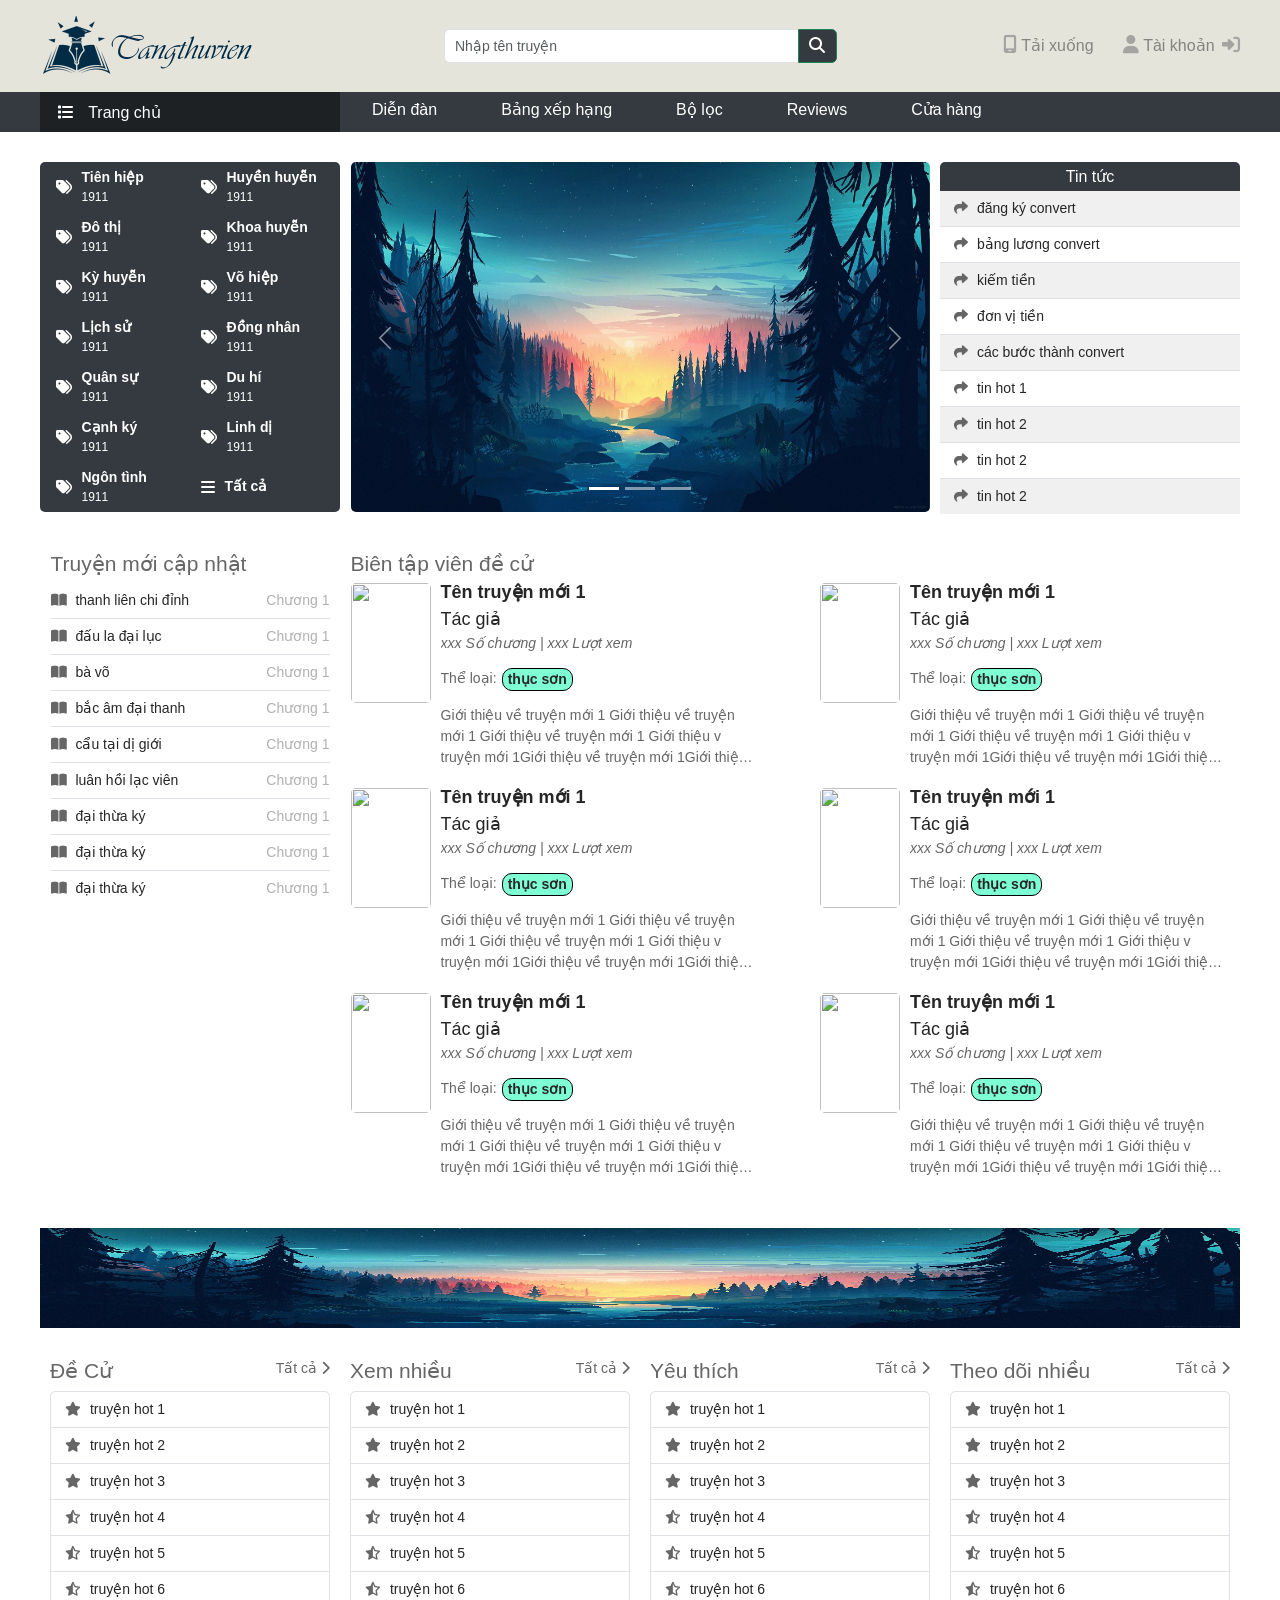
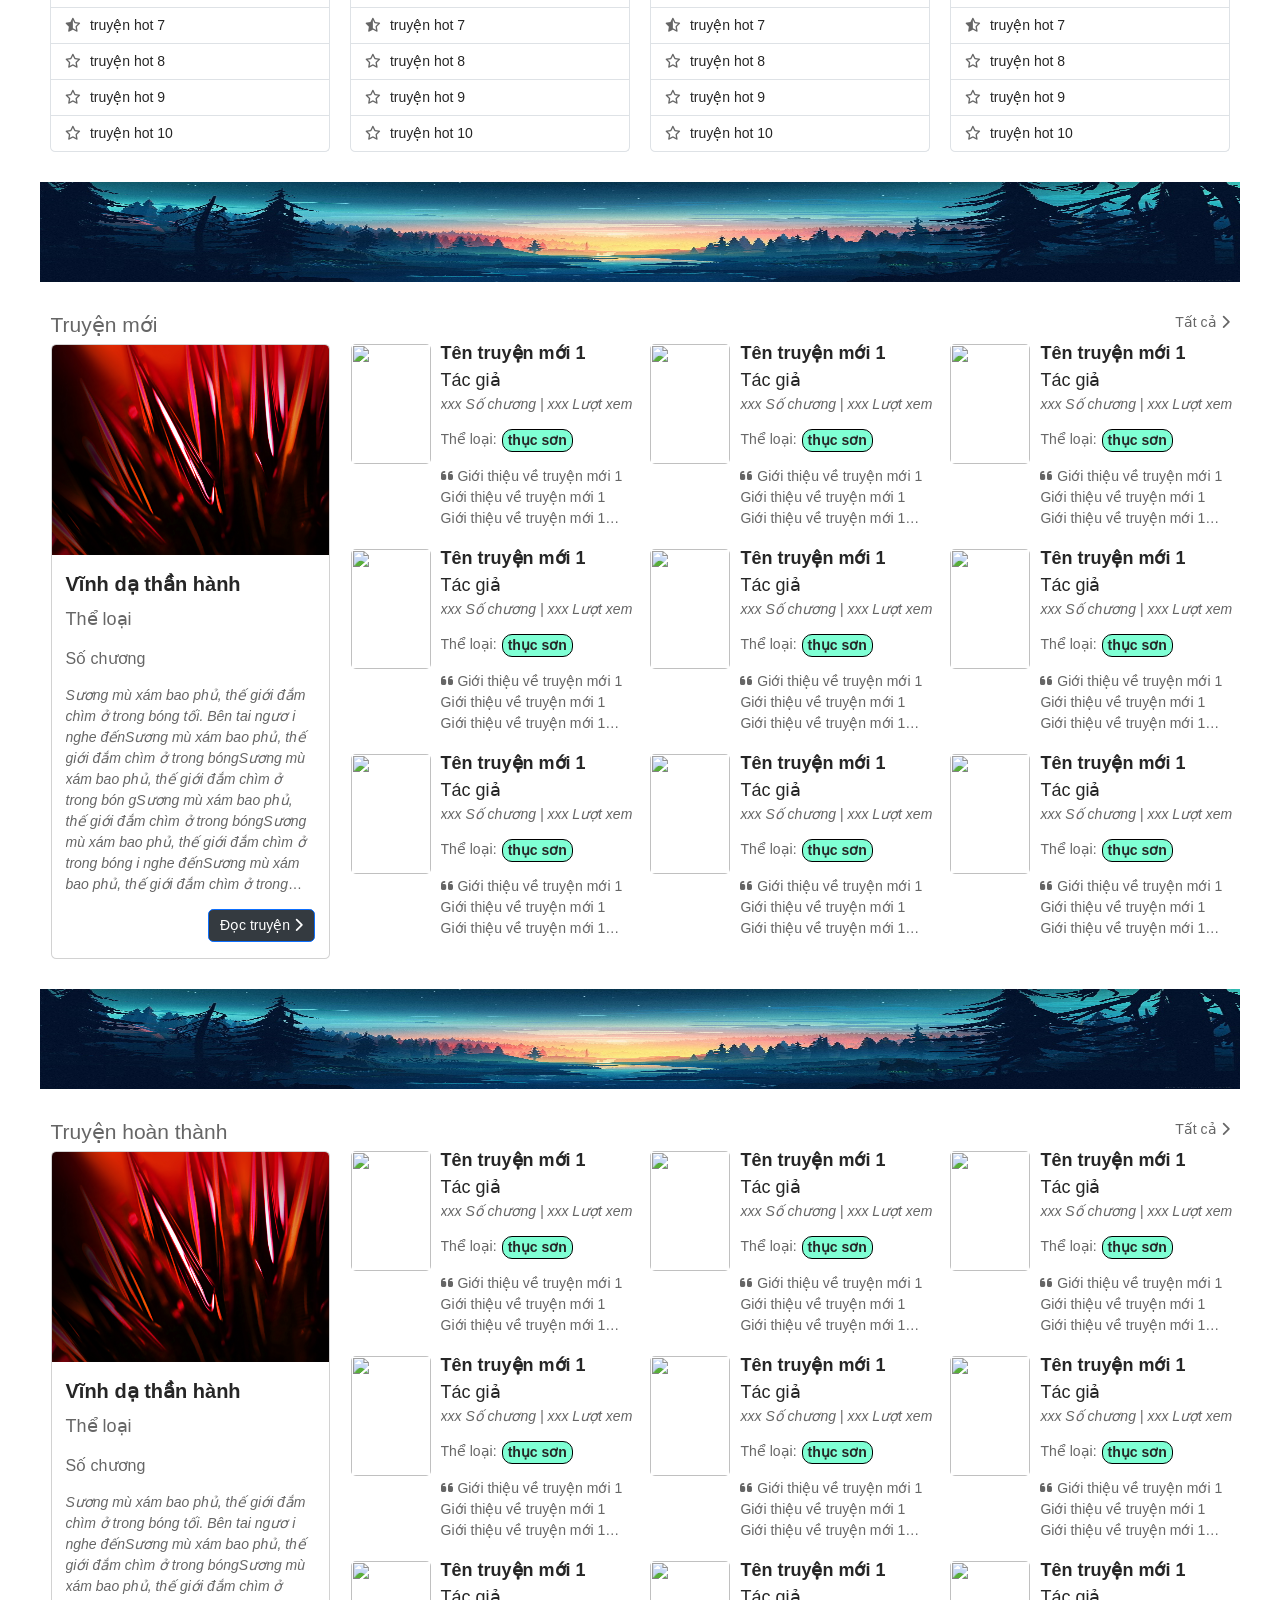
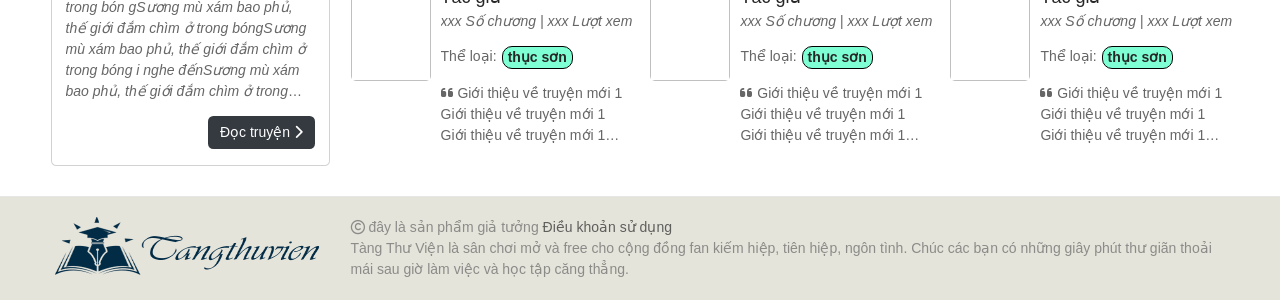
==== commit 89595e74: "continue" ====
--- a/index.html
+++ b/index.html
@@ -333,7 +333,7 @@
                 
             </div>
             
-            <div id="demo" class="index__slider carousel slide col-md-9" data-bs-ride="carousel">
+            <div id="demo" class="index__slider carousel slide col-md-6" data-bs-ride="carousel">
                 <div class="carousel-indicators">
                   <button type="button" data-bs-target="#demo" data-bs-slide-to="0" class="active"></button>
                   <button type="button" data-bs-target="#demo" data-bs-slide-to="1"></button>
@@ -358,11 +358,11 @@
                 </button>
             </div>
 
-            <!-- <div class="index__tintuc col-md-2">
+            <div class="index__tintuc col-md-3">
                 <div class="index__notice">
                     <h3>Tin tức</h3>
                     <div class="index__notice--list">
-                        <ul class="list-group">
+                        <ul class="list-group list-group-flush">
                             <li class="list-group-item odd">
                                 <i class="fa-solid fa-share"></i>
                                 <a href="#">đăng ký convert</a>
@@ -391,10 +391,18 @@
                                 <i class="fa-solid fa-share"></i>
                                 <a href="#">tin hot 2</a>
                             </li>
+                            <li class="list-group-item">
+                                <i class="fa-solid fa-share"></i>
+                                <a href="#">tin hot 2</a>
+                            </li>
+                            <li class="list-group-item odd">
+                                <i class="fa-solid fa-share"></i>
+                                <a href="#">tin hot 2</a>
+                            </li>
                         </ul>
                     </div>
                 </div>
-            </div> -->
+            </div>
         </div>
 
         <div class="index__two row">
@@ -943,7 +951,16 @@
                         </h4>
                         <p class="card-text index__truyenmoito--theloai">Thể loại</p>
                         <p class="card-text index__truyenmoito--sochuong">Số chương</p>
-                        <p class="card-text index__truyenmoito--gioithieu"><i>Sương mù xám bao phủ, thế giới đắm chìm ở trong bóng tối. Bên tai ngươi nghe đếnSương mù xám bao phủ, thế giới đắm chìm ở trong bóngSương mù xám bao phủ, thế giới đắm chìm ở trong bóngSương mù xám bao phủ, thế giới đắm chìm ở trong bóngSương mù xám bao phủ, thế giới đắm chìm ở trong bóng</i></p>
+                        <p class="card-text index__truyenmoito--gioithieu"><i>Sương mù xám bao phủ, thế giới đắm chìm ở trong bóng tối. Bên tai ngươ
+                            i nghe đếnSương mù xám bao phủ, thế giới đắm chìm ở trong bóngSương mù xám bao phủ, thế giới đắm chìm ở trong bón
+                            gSương mù xám bao phủ, thế giới đắm chìm ở trong bóngSương mù xám bao phủ, thế giới đắm chìm ở trong bóng
+                            i nghe đếnSương mù xám bao phủ, thế giới đắm chìm ở trong bóngSương mù xám bao phủ, thế giới đắm chìm ở trong bón
+                            gSương mù xám bao phủ, thế giới đắm chìm ở trong bóngSương mù xám bao phủ, thế giới đắm chìm ở trong bóng
+                            i nghe đếnSương mù xám bao phủ, thế giới đắm chìm ở trong bóngSương mù xám bao phủ, thế giới đắm chìm ở trong bón
+                            gSương mù xám bao phủ, thế giới đắm chìm ở trong bóngSương mù xám bao phủ, thế giới đắm chìm ở trong bóng</i></p>
+                        <a href="#" class="btn btn-primary index__truyenmoito--cardbtn">Đọc truyện
+                            <i class="fa-solid fa-chevron-right"></i>
+                        </a>
                     </div>
                 </div>
             </div>
@@ -1364,7 +1381,16 @@
                         </h4>
                         <p class="card-text index__truyenhoanthanh--theloai">Thể loại</p>
                         <p class="card-text index__truyenhoanthanh--sochuong">Số chương</p>
-                        <p class="card-text index__truyenhoanthanh--gioithieu"><i>Sương mù xám bao phủ, thế giới đắm chìm ở trong bóng tối. Bên tai ngươi nghe đến...</i></p>
+                        <p class="card-text index__truyenmoito--gioithieu"><i>Sương mù xám bao phủ, thế giới đắm chìm ở trong bóng tối. Bên tai ngươ
+                            i nghe đếnSương mù xám bao phủ, thế giới đắm chìm ở trong bóngSương mù xám bao phủ, thế giới đắm chìm ở trong bón
+                            gSương mù xám bao phủ, thế giới đắm chìm ở trong bóngSương mù xám bao phủ, thế giới đắm chìm ở trong bóng
+                            i nghe đếnSương mù xám bao phủ, thế giới đắm chìm ở trong bóngSương mù xám bao phủ, thế giới đắm chìm ở trong bón
+                            gSương mù xám bao phủ, thế giới đắm chìm ở trong bóngSương mù xám bao phủ, thế giới đắm chìm ở trong bóng
+                            i nghe đếnSương mù xám bao phủ, thế giới đắm chìm ở trong bóngSương mù xám bao phủ, thế giới đắm chìm ở trong bón
+                            gSương mù xám bao phủ, thế giới đắm chìm ở trong bóngSương mù xám bao phủ, thế giới đắm chìm ở trong bóng</i></p>
+                        <a href="#" class="btn index__truyenmoito--cardbtn">Đọc truyện
+                            <i class="fa-solid fa-chevron-right"></i>
+                        </a>
                     </div>
                 </div>
             </div>
--- a/css/index.css
+++ b/css/index.css
@@ -42,6 +42,10 @@
     margin-right: auto;
 }
 
+.header__main {
+    background: #e5e4db;
+}
+
 .logo {
     width: 220px;
     height: 60px;
@@ -213,13 +217,18 @@
     margin-left: auto;
 }
 
+.index__one {
+    margin-top: 30px;
+    margin-bottom: 30px;
+}
+
 .index__theloai--wrap {
     background-color: #343a40;
     border-radius: 5px;
 }
 
 .index__theloai {
-    padding: 10px 0;
+    padding: 0;
 }
 
 .index__theloai--chitiet {
@@ -271,23 +280,42 @@
     font-size: 12px;
 }
 
-.index__slider {
+/* .index__slider {
     padding-top: 10px;
-    padding-right: 0;
-}
+    padding-bottom: 10px;
+} */
 
 .carousel-inner {
     border-radius: 5px;
 }
 
+.carousel .carousel-item {
+    height: 350px;
+}
+
+.carousel-item>img {
+    min-height: 350px;
+}
+
 .index__tintuc {
-    padding-top: 10px;
+    padding: 0;
+}
+
+.index__notice {
+    background-color: #343a40;
+    border-radius: 5px;
 }
 
 .index__notice h3 {
     text-align: center;
-    font-size: 20px;
-    font-weight: 700;
+    font-size: 16px;
+    color: #fff;
+    margin: 0;
+    padding: 5px 0;
+}
+
+.index__notice--list {
+    list-style: none;
 }
 
 .odd {
@@ -352,8 +380,13 @@
     color: inherit;
 }
 
+.index__truyenmoito--chitiet, .index__truyenhoanthanh--chitiet {
+    height: 100%;
+}
+
 .card-img-top {
-    height: 200px;
+    height: 210px;
+    width: 100%;
 }
 
 .card-title a {
@@ -373,7 +406,7 @@
     font-size: 14px;
     display: -webkit-box;
     -webkit-box-orient: vertical;
-    -webkit-line-clamp: 5;
+    -webkit-line-clamp: 10;
     overflow: hidden;
 }
 
@@ -383,6 +416,20 @@
 
 .index__truyenmoito--listitem, .index__truyenhoanthanh--listitem {
     display: flex;
+}
+
+.index__truyenmoito--cardbtn {
+    background-color: #343a40;
+    float: right;
+    color: #fff;
+}
+
+.index__truyenmoito--cardbtn i {
+    color: inherit;
+}
+
+.index__truyenmoito--cardbtn:hover, .index__truyenmoito--cardbtn i:hover {
+    color: #fff;
 }
 
 .listitem--odd {
@@ -443,7 +490,7 @@
 }
 
 .footer--container {
-    background-color: #f8f8f8;
+    background: #e5e4db;
     margin-top: 10px;
     padding: 20px 0;
     border-top: 1px solid #e7e7e7;
@@ -503,4 +550,5 @@
 
 .myBtn:hover {
     background-color: #bdbdbd; /* Add a dark-grey background on hover */
-}+}
+
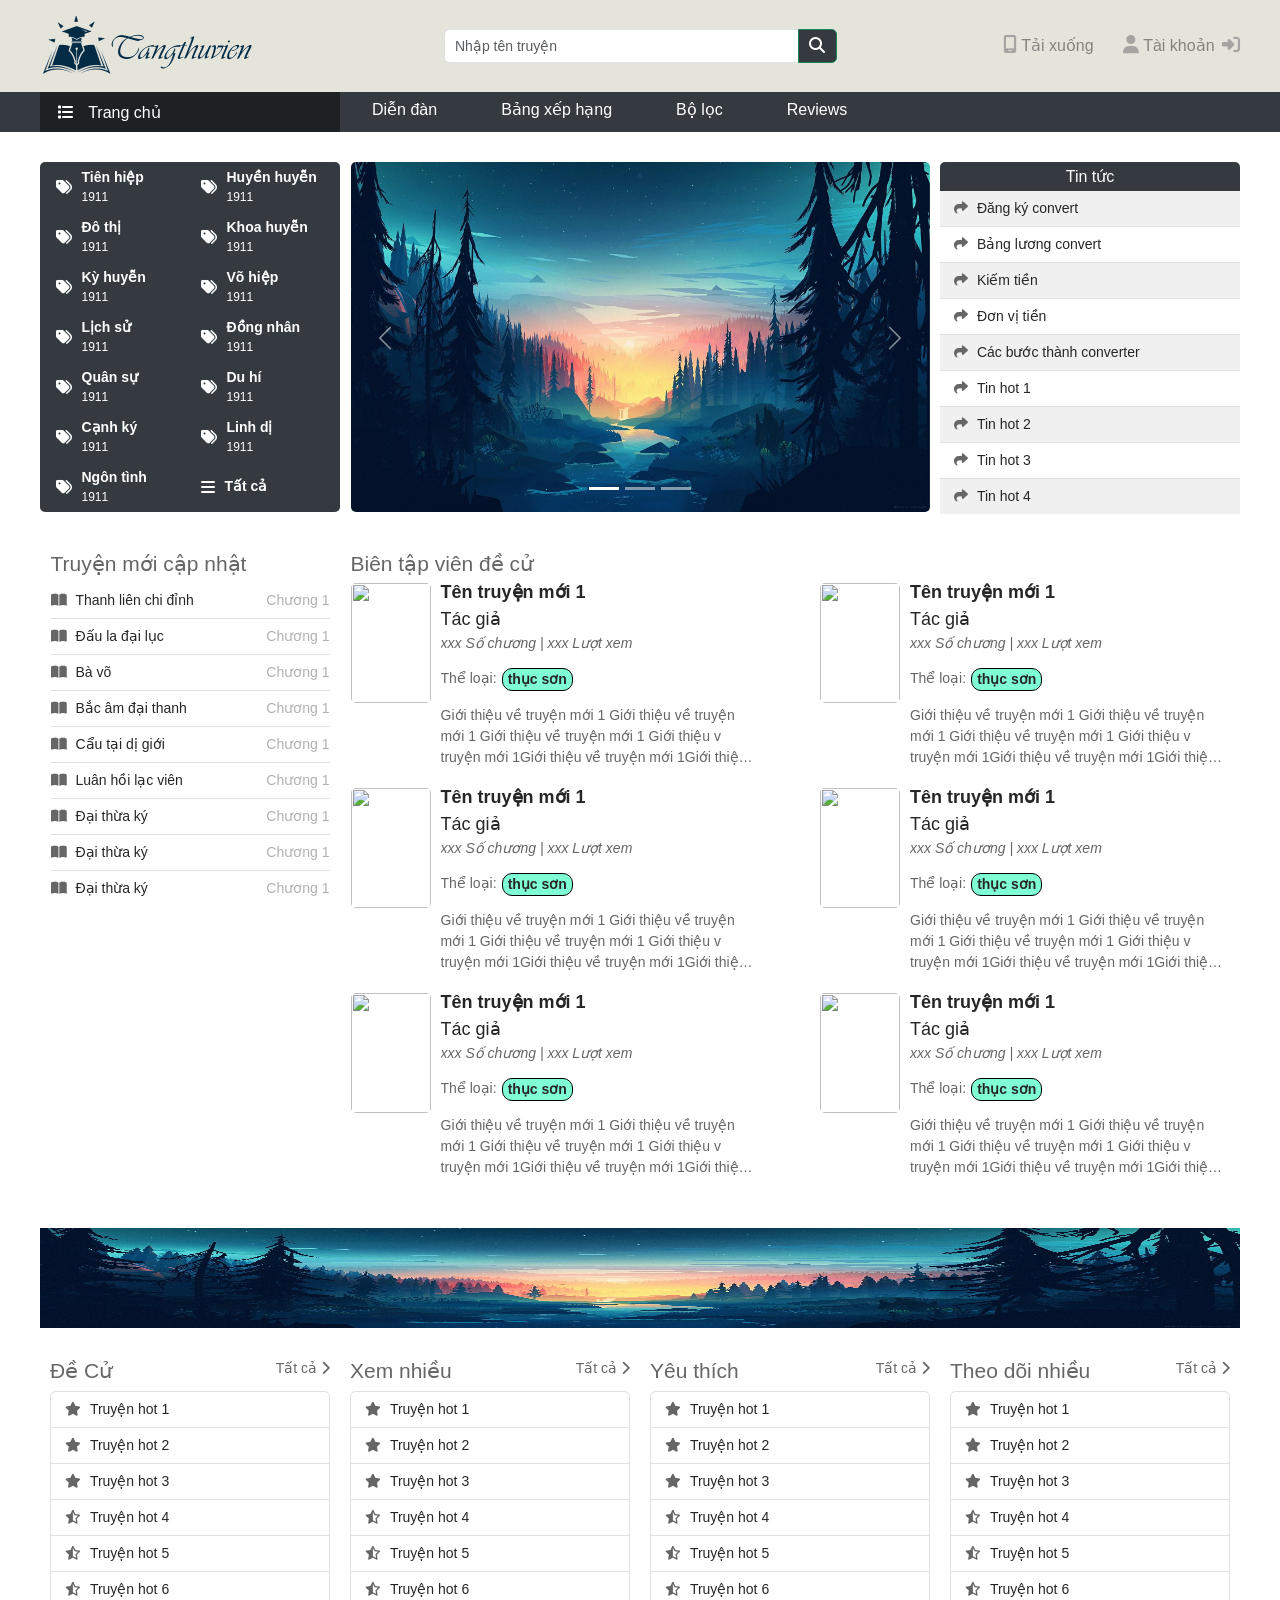
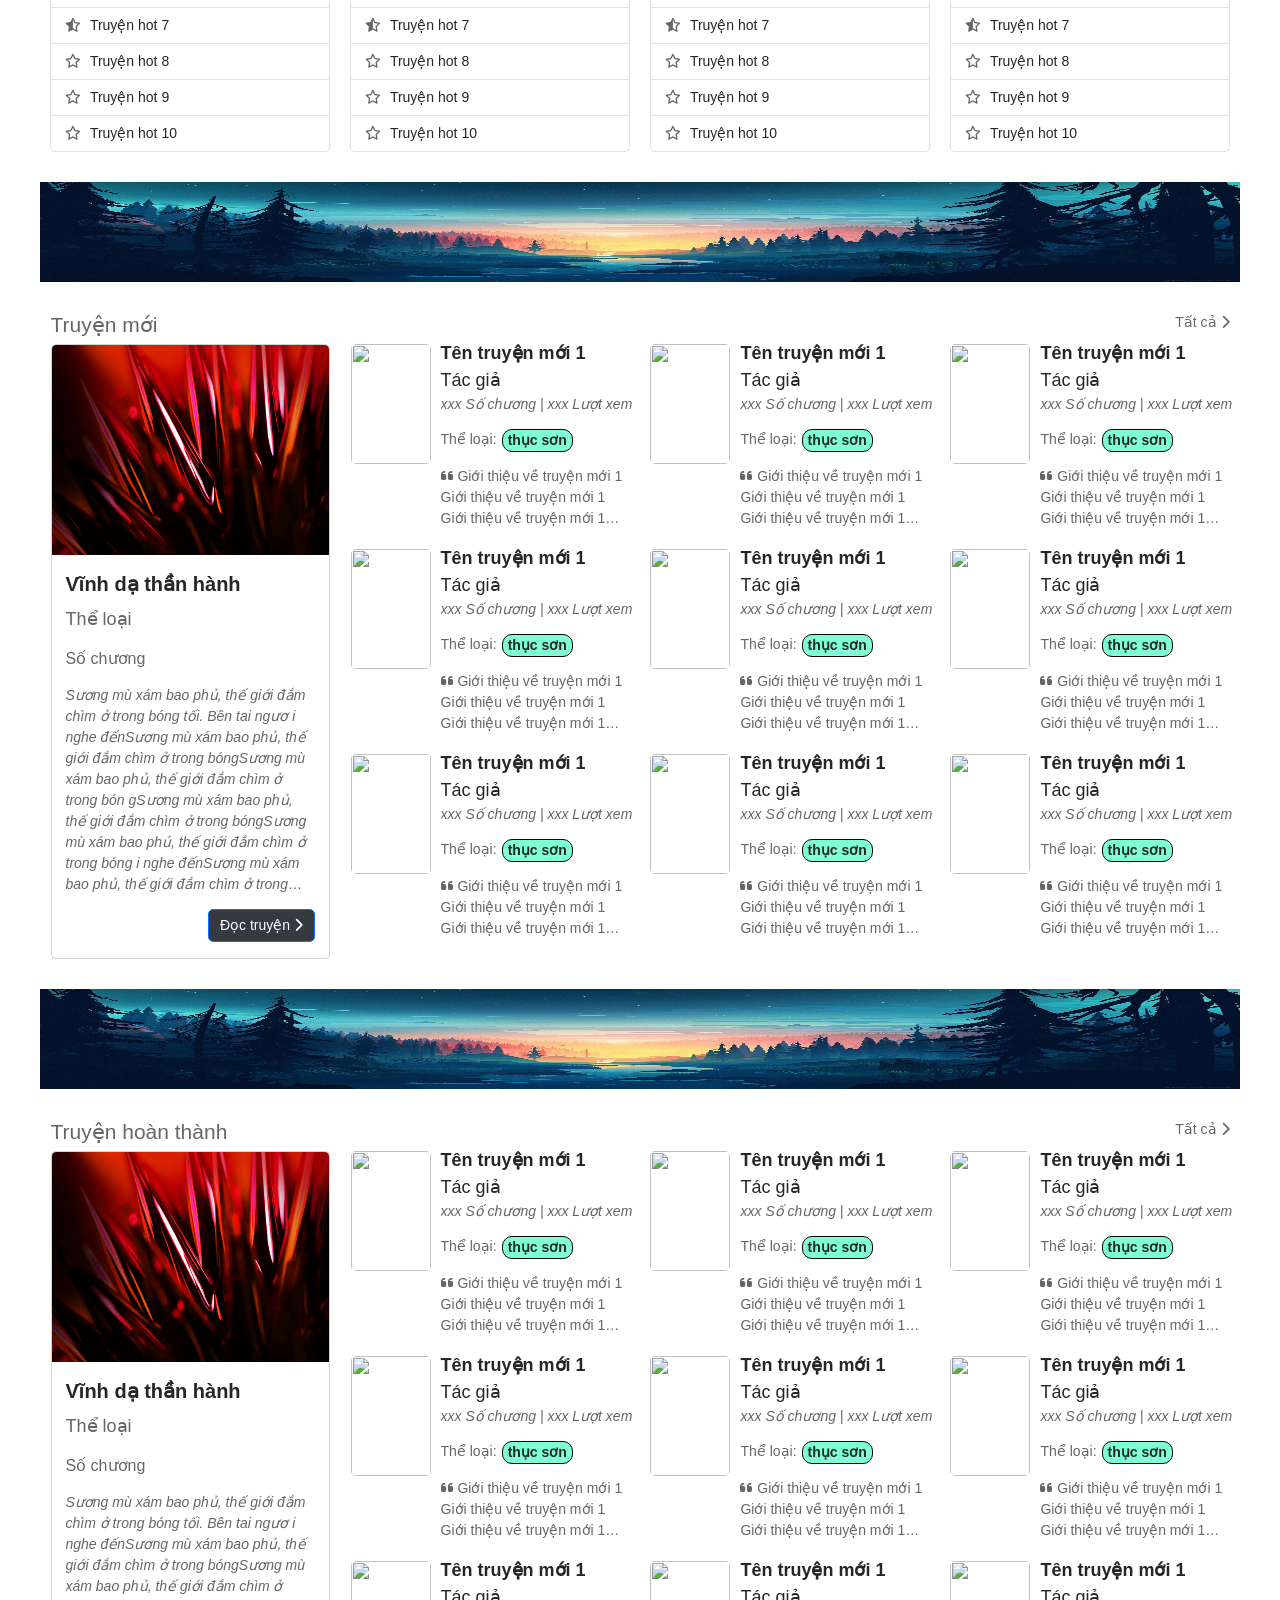
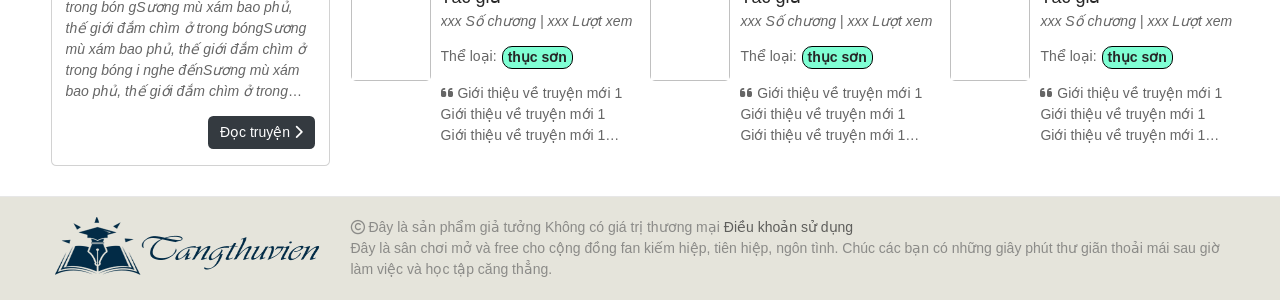
==== commit aae8b4a1: "re-commit" ====
--- a/index.html
+++ b/index.html
@@ -1,7 +1,7 @@
 <!DOCTYPE html>
 <html lang="en">
     <head>
-        <title>Test</title>
+        <title>NovelWebshite</title>
         <meta charset="utf-8">
         <meta name="viewport" content="width=device-width, initial-scale=1">
         <link href="https://cdn.jsdelivr.net/npm/bootstrap@5.2.3/dist/css/bootstrap.min.css" rel="stylesheet">
@@ -19,7 +19,7 @@
             <div class="header__main">
                 <div class="header__box--center row">
                     <div class="col logo">
-                        <a href="https://truyen.tangthuvien.vn" data-eid="qd_A11">
+                        <a href="index.html" data-eid="qd_A11">
                         </a>
                     </div>
 
@@ -165,20 +165,20 @@
                                 </span>
                             </li>
                             <li class="nav-item navlist">
-                                <a class="nav-link navlist--item" href="#">Diễn đàn</a>
+                                <a class="nav-link navlist--item" href="javascript:void(0)">Diễn đàn</a>
                             </li>
                             <li class="nav-item navlist">
-                                <a class="nav-link navlist--item" href="#">Bảng xếp hạng</a>
+                                <a class="nav-link navlist--item" href="javascript:void(0)">Bảng xếp hạng</a>
                             </li>
                             <li class="nav-item navlist">
-                                <a class="nav-link navlist--item" href="#">Bộ lọc</a>
+                                <a class="nav-link navlist--item" href="/html/boloc.html">Bộ lọc</a>
                             </li>
                             <li class="nav-item navlist">
-                                <a class="nav-link navlist--item" href="#">Reviews</a>
+                                <a class="nav-link navlist--item" href="javascript:void(0)">Reviews</a>
                             </li>
-                            <li class="nav-item navlist">
-                                <a class="nav-link navlist--item" href="#">Cửa hàng</a>
-                            </li>
+                            <!-- <li class="nav-item navlist">
+                                <a class="nav-link navlist--item" href="javascript:void(0)">Cửa hàng</a>
+                            </li> -->
                         </ul>
 
                     </div>
@@ -191,7 +191,7 @@
                 <div class="index__theloai--wrap">
                     <div class="index__theloai--chitiet row">
                         <div class="index__theloai--chitiet-cot1 col-md-6">
-                            <a href="#">
+                            <a href="javascript:void(0)">
                                 <i class="fa-solid fa-tags"></i>
                                 <span>
                                     <p class="tentruyen">Tiên hiệp</p>
@@ -201,7 +201,7 @@
                             </a>
                         </div>
                         <div class="index__theloai--chitiet-cot2 col-md-6">
-                            <a href="#">
+                            <a href="javascript:void(0)">
                                 <i class="fa-solid fa-tags"></i>
                                 <span>
                                     <p class="tentruyen">Huyền huyễn</p>
@@ -212,7 +212,7 @@
                     </div>
                     <div class="index__theloai--chitiet row">
                         <div class="index__theloai--chitiet-cot1 col-md-6">
-                            <a href="#">
+                            <a href="javascript:void(0)">
                                 <i class="fa-solid fa-tags"></i>
                                 <span>
                                     <p class="tentruyen">Đô thị</p>
@@ -221,7 +221,7 @@
                             </a>
                         </div>
                         <div class="index__theloai--chitiet-cot2 col-md-6">
-                            <a href="#">
+                            <a href="javascript:void(0)">
                                 <i class="fa-solid fa-tags"></i>
                                 <span>
                                     <p class="tentruyen">Khoa huyễn</p>
@@ -232,7 +232,7 @@
                     </div>
                     <div class="index__theloai--chitiet row">
                         <div class="index__theloai--chitiet-cot1 col-md-6">
-                            <a href="#">
+                            <a href="javascript:void(0)">
                                 <i class="fa-solid fa-tags"></i>
                                 <span>
                                     <p class="tentruyen">Kỳ huyễn</p>
@@ -241,7 +241,7 @@
                             </a>
                         </div>
                         <div class="index__theloai--chitiet-cot2 col-md-6">
-                            <a href="#">
+                            <a href="javascript:void(0)">
                                 <i class="fa-solid fa-tags"></i>
                                 <span>
                                     <p class="tentruyen">Võ hiệp</p>
@@ -252,7 +252,7 @@
                     </div>
                     <div class="index__theloai--chitiet row">
                         <div class="index__theloai--chitiet-cot1 col-md-6">
-                            <a href="#">
+                            <a href="javascript:void(0)">
                                 <i class="fa-solid fa-tags"></i>
                                 <span>
                                     <p class="tentruyen">Lịch sử</p>
@@ -261,7 +261,7 @@
                             </a>
                         </div>
                         <div class="index__theloai--chitiet-cot2 col-md-6">
-                            <a href="#">
+                            <a href="javascript:void(0)">
                                 <i class="fa-solid fa-tags"></i>
                                 <span>
                                     <p class="tentruyen">Đồng nhân</p>
@@ -272,7 +272,7 @@
                     </div>
                     <div class="index__theloai--chitiet row">
                         <div class="index__theloai--chitiet-cot1 col-md-6">
-                            <a href="#">
+                            <a href="javascript:void(0)">
                                 <i class="fa-solid fa-tags"></i>
                                 <span>
                                     <p class="tentruyen">Quân sự</p>
@@ -281,7 +281,7 @@
                             </a>
                         </div>
                         <div class="index__theloai--chitiet-cot2 col-md-6">
-                            <a href="#">
+                            <a href="javascript:void(0)">
                                 <i class="fa-solid fa-tags"></i>
                                 <span>
                                     <p class="tentruyen">Du hí</p>
@@ -292,7 +292,7 @@
                     </div>
                     <div class="index__theloai--chitiet row">
                         <div class="index__theloai--chitiet-cot1 col-md-6">
-                            <a href="#">
+                            <a href="javascript:void(0)">
                                 <i class="fa-solid fa-tags"></i>
                                 <span>
                                     <p class="tentruyen">Cạnh ký</p>
@@ -301,7 +301,7 @@
                             </a>
                         </div>
                         <div class="index__theloai--chitiet-cot2 col-md-6">
-                            <a href="#">
+                            <a href="javascript:void(0)">
                                 <i class="fa-solid fa-tags"></i>
                                 <span>
                                     <p class="tentruyen">Linh dị</p>
@@ -312,7 +312,7 @@
                     </div>
                     <div class="index__theloai--chitiet row">
                         <div class="index__theloai--chitiet-cot1 col-md-6">
-                            <a href="#">
+                            <a href="javascript:void(0)">
                                 <i class="fa-solid fa-tags"></i>
                                 <span>
                                     <p class="tentruyen">Ngôn tình</p>
@@ -321,7 +321,7 @@
                             </a>
                         </div>
                         <div class="index__theloai--chitiet-cot2 col-md-6">
-                            <a href="#">
+                            <a href="javascript:void(0)">
                                 <i class="fa-solid fa-bars"></i>
                                 <span>
                                     <p class="tentruyen tatca">Tất cả</p>
@@ -365,39 +365,39 @@
                         <ul class="list-group list-group-flush">
                             <li class="list-group-item odd">
                                 <i class="fa-solid fa-share"></i>
-                                <a href="#">đăng ký convert</a>
+                                <a href="javascript:void(0)">Đăng ký convert</a>
                             </li>
                             <li class="list-group-item">
                                 <i class="fa-solid fa-share"></i>
-                                <a href="#">bảng lương convert</a>
+                                <a href="javascript:void(0)">Bảng lương convert</a>
                             </li>
                             <li class="list-group-item odd">
                                 <i class="fa-solid fa-share"></i>
-                                <a href="#">kiếm tiền</a>
+                                <a href="javascript:void(0)">Kiếm tiền</a>
                             </li>
                             <li class="list-group-item">
                                 <i class="fa-solid fa-share"></i>
-                                <a href="#">đơn vị tiền</a>
+                                <a href="javascript:void(0)">Đơn vị tiền</a>
                             </li>
                             <li class="list-group-item odd">
                                 <i class="fa-solid fa-share"></i>
-                                <a href="#">các bước thành convert</a>
+                                <a href="javascript:void(0)">Các bước thành converter</a>
                             </li>
                             <li class="list-group-item">
                                 <i class="fa-solid fa-share"></i>
-                                <a href="#">tin hot 1</a>
+                                <a href="javascript:void(0)">Tin hot 1</a>
                             </li>
                             <li class="list-group-item odd">
                                 <i class="fa-solid fa-share"></i>
-                                <a href="#">tin hot 2</a>
+                                <a href="javascript:void(0)">Tin hot 2</a>
                             </li>
                             <li class="list-group-item">
                                 <i class="fa-solid fa-share"></i>
-                                <a href="#">tin hot 2</a>
+                                <a href="javascript:void(0)">Tin hot 3</a>
                             </li>
                             <li class="list-group-item odd">
                                 <i class="fa-solid fa-share"></i>
-                                <a href="#">tin hot 2</a>
+                                <a href="javascript:void(0)">Tin hot 4</a>
                             </li>
                         </ul>
                     </div>
@@ -412,47 +412,47 @@
                     <ul class="list-group list-group-flush">
                         <li class="list-group-item">
                             <i class="fa-solid fa-book-open"></i>
-                            <a href="/html/truyen.html">thanh liên chi đỉnh</a>
+                            <a href="/html/truyen.html">Thanh liên chi đỉnh</a>
                             <span class="index__truyenmoi--chuong">Chương 1</span>
                         </li>
                         <li class="list-group-item">
                             <i class="fa-solid fa-book-open"></i>
-                            <a href="#">đấu la đại lục</a>
+                            <a href="/html/truyen.html">Đấu la đại lục</a>
                             <span class="index__truyenmoi--chuong">Chương 1</span>
                         </li>
                         <li class="list-group-item">
                             <i class="fa-solid fa-book-open"></i>
-                            <a href="#">bà võ</a>
+                            <a href="/html/truyen.html">Bà võ</a>
                             <span class="index__truyenmoi--chuong">Chương 1</span>
                         </li>
                         <li class="list-group-item">
                             <i class="fa-solid fa-book-open"></i>
-                            <a href="#">bắc âm đại thanh</a>
+                            <a href="/html/truyen.html">Bắc âm đại thanh</a>
                             <span class="index__truyenmoi--chuong">Chương 1</span>
                         </li>
                         <li class="list-group-item">
                             <i class="fa-solid fa-book-open"></i>
-                            <a href="#">cẩu tại dị giới</a>
+                            <a href="/html/truyen.html">Cẩu tại dị giới</a>
                             <span class="index__truyenmoi--chuong">Chương 1</span>
                         </li>
                         <li class="list-group-item">
                             <i class="fa-solid fa-book-open"></i>
-                            <a href="#">luân hồi lạc viên</a>
+                            <a href="/html/truyen.html">Luân hồi lạc viên</a>
                             <span class="index__truyenmoi--chuong">Chương 1</span>
                         </li>
                         <li class="list-group-item">
                             <i class="fa-solid fa-book-open"></i>
-                            <a href="#">đại thừa ký</a>
+                            <a href="/html/truyen.html">Đại thừa ký</a>
                             <span class="index__truyenmoi--chuong">Chương 1</span>
                         </li>
                         <li class="list-group-item">
                             <i class="fa-solid fa-book-open"></i>
-                            <a href="#">đại thừa ký</a>
+                            <a href="/html/truyen.html">Đại thừa ký</a>
                             <span class="index__truyenmoi--chuong">Chương 1</span>
                         </li>
                         <li class="list-group-item">
                             <i class="fa-solid fa-book-open"></i>
-                            <a href="#">đại thừa ký</a>
+                            <a href="/html/truyen.html">Đại thừa ký</a>
                             <span class="index__truyenmoi--chuong">Chương 1</span>
                         </li>
                     </ul>
@@ -464,32 +464,32 @@
                 <div class="index__truyenmoito--list row">
                     <div class="index__truyenmoito--listitem col-md-6 listitem--odd">
                         <div class="book--img">
-                            <a href="#">
-                                <img src="/image/test3.jpg" class="book--imgcss">
-                            </a>
-                        </div>
-                        <div class="book--info">
-                            <h3>
-                                <a href="#">Tên truyện mới 1</a>
-                            </h3>
-                            <div class="book-state">
-                                <a href="#">Tác giả</a>
-                            </div>
-                            <p>
-                                <em>
-                                    <span class="chapters">xxx</span>
-                                </em>
-                                <cite>Số chương</cite>
-                                <i>|</i>
-                                <em>
-                                    <span class="views">xxx</span>
-                                </em>
-                                <cite>Lượt xem</cite>
-                            </p>
-                            <div class="catagory">
-                                <p>Thể loại:</p>
-                                <p class="catagory-wrap">
-                                    <a href="#">thục sơn</a>
+                            <a href="javascript:void(0)">
+                                <img src="/image/test3.jpg" class="book--imgcss">
+                            </a>
+                        </div>
+                        <div class="book--info">
+                            <h3>
+                                <a href="/html/truyen.html">Tên truyện mới 1</a>
+                            </h3>
+                            <div class="book-state">
+                                <a href="javascript:void(0)">Tác giả</a>
+                            </div>
+                            <p>
+                                <em>
+                                    <span class="chapters">xxx</span>
+                                </em>
+                                <cite>Số chương</cite>
+                                <i>|</i>
+                                <em>
+                                    <span class="views">xxx</span>
+                                </em>
+                                <cite>Lượt xem</cite>
+                            </p>
+                            <div class="catagory">
+                                <p>Thể loại:</p>
+                                <p class="catagory-wrap">
+                                    <a href="javascript:void(0)">thục sơn</a>
                                 </p>
                             </div>
                             <div class="describe">Giới thiệu về truyện mới 1 Giới thiệu về truyện mới 1 Giới thiệu về truyện mới 1 Giới thiệu v
@@ -505,32 +505,32 @@
                     </div>
                     <div class="index__truyenmoito--listitem col-md-6 listitem--even">
                         <div class="book--img">
-                            <a href="#">
-                                <img src="/image/test3.jpg" class="book--imgcss">
-                            </a>
-                        </div>
-                        <div class="book--info">
-                            <h3>
-                                <a href="#">Tên truyện mới 1</a>
-                            </h3>
-                            <div class="book-state">
-                                <a href="#">Tác giả</a>
-                            </div>
-                            <p>
-                                <em>
-                                    <span class="chapters">xxx</span>
-                                </em>
-                                <cite>Số chương</cite>
-                                <i>|</i>
-                                <em>
-                                    <span class="views">xxx</span>
-                                </em>
-                                <cite>Lượt xem</cite>
-                            </p>
-                            <div class="catagory">
-                                <p>Thể loại:</p>
-                                <p class="catagory-wrap">
-                                    <a href="#">thục sơn</a>
+                            <a href="javascript:void(0)">
+                                <img src="/image/test3.jpg" class="book--imgcss">
+                            </a>
+                        </div>
+                        <div class="book--info">
+                            <h3>
+                                <a href="/html/truyen.html">Tên truyện mới 1</a>
+                            </h3>
+                            <div class="book-state">
+                                <a href="javascript:void(0)">Tác giả</a>
+                            </div>
+                            <p>
+                                <em>
+                                    <span class="chapters">xxx</span>
+                                </em>
+                                <cite>Số chương</cite>
+                                <i>|</i>
+                                <em>
+                                    <span class="views">xxx</span>
+                                </em>
+                                <cite>Lượt xem</cite>
+                            </p>
+                            <div class="catagory">
+                                <p>Thể loại:</p>
+                                <p class="catagory-wrap">
+                                    <a href="javascript:void(0)">thục sơn</a>
                                 </p>
                             </div>
                             <div class="describe">Giới thiệu về truyện mới 1 Giới thiệu về truyện mới 1 Giới thiệu về truyện mới 1 Giới thiệu v
@@ -548,32 +548,32 @@
                 <div class="index__truyenmoito--list row">
                     <div class="index__truyenmoito--listitem col-md-6 listitem--odd">
                         <div class="book--img">
-                            <a href="#">
-                                <img src="/image/test3.jpg" class="book--imgcss">
-                            </a>
-                        </div>
-                        <div class="book--info">
-                            <h3>
-                                <a href="#">Tên truyện mới 1</a>
-                            </h3>
-                            <div class="book-state">
-                                <a href="#">Tác giả</a>
-                            </div>
-                            <p>
-                                <em>
-                                    <span class="chapters">xxx</span>
-                                </em>
-                                <cite>Số chương</cite>
-                                <i>|</i>
-                                <em>
-                                    <span class="views">xxx</span>
-                                </em>
-                                <cite>Lượt xem</cite>
-                            </p>
-                            <div class="catagory">
-                                <p>Thể loại:</p>
-                                <p class="catagory-wrap">
-                                    <a href="#">thục sơn</a>
+                            <a href="javascript:void(0)">
+                                <img src="/image/test3.jpg" class="book--imgcss">
+                            </a>
+                        </div>
+                        <div class="book--info">
+                            <h3>
+                                <a href="/html/truyen.html">Tên truyện mới 1</a>
+                            </h3>
+                            <div class="book-state">
+                                <a href="javascript:void(0)">Tác giả</a>
+                            </div>
+                            <p>
+                                <em>
+                                    <span class="chapters">xxx</span>
+                                </em>
+                                <cite>Số chương</cite>
+                                <i>|</i>
+                                <em>
+                                    <span class="views">xxx</span>
+                                </em>
+                                <cite>Lượt xem</cite>
+                            </p>
+                            <div class="catagory">
+                                <p>Thể loại:</p>
+                                <p class="catagory-wrap">
+                                    <a href="javascript:void(0)">thục sơn</a>
                                 </p>
                             </div>
                             <div class="describe">Giới thiệu về truyện mới 1 Giới thiệu về truyện mới 1 Giới thiệu về truyện mới 1 Giới thiệu v
@@ -589,32 +589,32 @@
                     </div>
                     <div class="index__truyenmoito--listitem col-md-6 listitem--even">
                         <div class="book--img">
-                            <a href="#">
-                                <img src="/image/test3.jpg" class="book--imgcss">
-                            </a>
-                        </div>
-                        <div class="book--info">
-                            <h3>
-                                <a href="#">Tên truyện mới 1</a>
-                            </h3>
-                            <div class="book-state">
-                                <a href="#">Tác giả</a>
-                            </div>
-                            <p>
-                                <em>
-                                    <span class="chapters">xxx</span>
-                                </em>
-                                <cite>Số chương</cite>
-                                <i>|</i>
-                                <em>
-                                    <span class="views">xxx</span>
-                                </em>
-                                <cite>Lượt xem</cite>
-                            </p>
-                            <div class="catagory">
-                                <p>Thể loại:</p>
-                                <p class="catagory-wrap">
-                                    <a href="#">thục sơn</a>
+                            <a href="javascript:void(0)">
+                                <img src="/image/test3.jpg" class="book--imgcss">
+                            </a>
+                        </div>
+                        <div class="book--info">
+                            <h3>
+                                <a href="/html/truyen.html">Tên truyện mới 1</a>
+                            </h3>
+                            <div class="book-state">
+                                <a href="javascript:void(0)">Tác giả</a>
+                            </div>
+                            <p>
+                                <em>
+                                    <span class="chapters">xxx</span>
+                                </em>
+                                <cite>Số chương</cite>
+                                <i>|</i>
+                                <em>
+                                    <span class="views">xxx</span>
+                                </em>
+                                <cite>Lượt xem</cite>
+                            </p>
+                            <div class="catagory">
+                                <p>Thể loại:</p>
+                                <p class="catagory-wrap">
+                                    <a href="javascript:void(0)">thục sơn</a>
                                 </p>
                             </div>
                             <div class="describe">Giới thiệu về truyện mới 1 Giới thiệu về truyện mới 1 Giới thiệu về truyện mới 1 Giới thiệu v
@@ -632,32 +632,32 @@
                 <div class="index__truyenmoito--list row">
                     <div class="index__truyenmoito--listitem col-md-6 listitem--odd">
                         <div class="book--img">
-                            <a href="#">
-                                <img src="/image/test3.jpg" class="book--imgcss">
-                            </a>
-                        </div>
-                        <div class="book--info">
-                            <h3>
-                                <a href="#">Tên truyện mới 1</a>
-                            </h3>
-                            <div class="book-state">
-                                <a href="#">Tác giả</a>
-                            </div>
-                            <p>
-                                <em>
-                                    <span class="chapters">xxx</span>
-                                </em>
-                                <cite>Số chương</cite>
-                                <i>|</i>
-                                <em>
-                                    <span class="views">xxx</span>
-                                </em>
-                                <cite>Lượt xem</cite>
-                            </p>
-                            <div class="catagory">
-                                <p>Thể loại:</p>
-                                <p class="catagory-wrap">
-                                    <a href="#">thục sơn</a>
+                            <a href="javascript:void(0)">
+                                <img src="/image/test3.jpg" class="book--imgcss">
+                            </a>
+                        </div>
+                        <div class="book--info">
+                            <h3>
+                                <a href="/html/truyen.html">Tên truyện mới 1</a>
+                            </h3>
+                            <div class="book-state">
+                                <a href="javascript:void(0)">Tác giả</a>
+                            </div>
+                            <p>
+                                <em>
+                                    <span class="chapters">xxx</span>
+                                </em>
+                                <cite>Số chương</cite>
+                                <i>|</i>
+                                <em>
+                                    <span class="views">xxx</span>
+                                </em>
+                                <cite>Lượt xem</cite>
+                            </p>
+                            <div class="catagory">
+                                <p>Thể loại:</p>
+                                <p class="catagory-wrap">
+                                    <a href="javascript:void(0)">thục sơn</a>
                                 </p>
                             </div>
                             <div class="describe">Giới thiệu về truyện mới 1 Giới thiệu về truyện mới 1 Giới thiệu về truyện mới 1 Giới thiệu v
@@ -673,32 +673,32 @@
                     </div>
                     <div class="index__truyenmoito--listitem col-md-6 listitem--even">
                         <div class="book--img">
-                            <a href="#">
-                                <img src="/image/test3.jpg" class="book--imgcss">
-                            </a>
-                        </div>
-                        <div class="book--info">
-                            <h3>
-                                <a href="#">Tên truyện mới 1</a>
-                            </h3>
-                            <div class="book-state">
-                                <a href="#">Tác giả</a>
-                            </div>
-                            <p>
-                                <em>
-                                    <span class="chapters">xxx</span>
-                                </em>
-                                <cite>Số chương</cite>
-                                <i>|</i>
-                                <em>
-                                    <span class="views">xxx</span>
-                                </em>
-                                <cite>Lượt xem</cite>
-                            </p>
-                            <div class="catagory">
-                                <p>Thể loại:</p>
-                                <p class="catagory-wrap">
-                                    <a href="#">thục sơn</a>
+                            <a href="javascript:void(0)">
+                                <img src="/image/test3.jpg" class="book--imgcss">
+                            </a>
+                        </div>
+                        <div class="book--info">
+                            <h3>
+                                <a href="/html/truyen.html">Tên truyện mới 1</a>
+                            </h3>
+                            <div class="book-state">
+                                <a href="javascript:void(0)">Tác giả</a>
+                            </div>
+                            <p>
+                                <em>
+                                    <span class="chapters">xxx</span>
+                                </em>
+                                <cite>Số chương</cite>
+                                <i>|</i>
+                                <em>
+                                    <span class="views">xxx</span>
+                                </em>
+                                <cite>Lượt xem</cite>
+                            </p>
+                            <div class="catagory">
+                                <p>Thể loại:</p>
+                                <p class="catagory-wrap">
+                                    <a href="javascript:void(0)">thục sơn</a>
                                 </p>
                             </div>
                             <div class="describe">Giới thiệu về truyện mới 1 Giới thiệu về truyện mới 1 Giới thiệu về truyện mới 1 Giới thiệu v
@@ -717,14 +717,14 @@
         </div>
 
         <div class="index__banner">
-            <a href="#"><img src="/image/test.jpg" class="banner-sm"></a>
+            <a href="javascript:void(0)"><img src="/image/test.jpg" class="banner-sm"></a>
         </div>
 
         <div class="index__three row">
             <div class="index__ranklist col-md-3">
                 <h4 class="index__ranklist--title">
                     Đề Cử
-                    <a href="#">Tất cả
+                    <a href="javascript:void(0)">Tất cả
                         <i class="fa-solid fa-chevron-right"></i>
                     </a>
                 </h4>
@@ -732,43 +732,43 @@
                     <ul class="list-group">
                         <li class="list-group-item">
                             <i class="fa-solid fa-star"></i>
-                            <a href="#">truyện hot 1</a>
+                            <a href="javascript:void(0)">Truyện hot 1</a>
                         </li>
                         <li class="list-group-item">
                             <i class="fa-solid fa-star"></i>
-                            <a href="#">truyện hot 2</a>
+                            <a href="javascript:void(0)">Truyện hot 2</a>
                         </li>
                         <li class="list-group-item">
                             <i class="fa-solid fa-star"></i>
-                            <a href="#">truyện hot 3</a>
+                            <a href="javascript:void(0)">Truyện hot 3</a>
                         </li>
                         <li class="list-group-item">
                             <i class="fa-regular fa-star-half-stroke"></i>
-                            <a href="#">truyện hot 4</a>
+                            <a href="javascript:void(0)">Truyện hot 4</a>
                         </li>
                         <li class="list-group-item">
                             <i class="fa-regular fa-star-half-stroke"></i>
-                            <a href="#">truyện hot 5</a>
+                            <a href="javascript:void(0)">Truyện hot 5</a>
                         </li>
                         <li class="list-group-item">
                             <i class="fa-regular fa-star-half-stroke"></i>
-                            <a href="#">truyện hot 6</a>
+                            <a href="javascript:void(0)">Truyện hot 6</a>
                         </li>
                         <li class="list-group-item">
                             <i class="fa-regular fa-star-half-stroke"></i>
-                            <a href="#">truyện hot 7</a>
+                            <a href="javascript:void(0)">Truyện hot 7</a>
                         </li>
                         <li class="list-group-item">
                             <i class="fa-regular fa-star"></i>
-                            <a href="#">truyện hot 8</a>
+                            <a href="javascript:void(0)">Truyện hot 8</a>
                         </li>
                         <li class="list-group-item">
                             <i class="fa-regular fa-star"></i>
-                            <a href="#">truyện hot 9</a>
+                            <a href="javascript:void(0)">Truyện hot 9</a>
                         </li>
                         <li class="list-group-item">
                             <i class="fa-regular fa-star"></i>
-                            <a href="#">truyện hot 10</a>
+                            <a href="javascript:void(0)">Truyện hot 10</a>
                         </li>
                     </ul>
                 </div>
@@ -776,7 +776,7 @@
             <div class="index__ranklist col-md-3">
                 <h4 class="index__ranklist--title">
                     Xem nhiều
-                    <a href="#">Tất cả
+                    <a href="javascript:void(0)">Tất cả
                         <i class="fa-solid fa-chevron-right"></i>
                     </a>
                 </h4>
@@ -784,43 +784,43 @@
                     <ul class="list-group">
                         <li class="list-group-item">
                             <i class="fa-solid fa-star"></i>
-                            <a href="#">truyện hot 1</a>
+                            <a href="javascript:void(0)">Truyện hot 1</a>
                         </li>
                         <li class="list-group-item">
                             <i class="fa-solid fa-star"></i>
-                            <a href="#">truyện hot 2</a>
+                            <a href="javascript:void(0)">Truyện hot 2</a>
                         </li>
                         <li class="list-group-item">
                             <i class="fa-solid fa-star"></i>
-                            <a href="#">truyện hot 3</a>
+                            <a href="javascript:void(0)">Truyện hot 3</a>
                         </li>
                         <li class="list-group-item">
                             <i class="fa-regular fa-star-half-stroke"></i>
-                            <a href="#">truyện hot 4</a>
+                            <a href="javascript:void(0)">Truyện hot 4</a>
                         </li>
                         <li class="list-group-item">
                             <i class="fa-regular fa-star-half-stroke"></i>
-                            <a href="#">truyện hot 5</a>
+                            <a href="javascript:void(0)">Truyện hot 5</a>
                         </li>
                         <li class="list-group-item">
                             <i class="fa-regular fa-star-half-stroke"></i>
-                            <a href="#">truyện hot 6</a>
+                            <a href="javascript:void(0)">Truyện hot 6</a>
                         </li>
                         <li class="list-group-item">
                             <i class="fa-regular fa-star-half-stroke"></i>
-                            <a href="#">truyện hot 7</a>
+                            <a href="javascript:void(0)">Truyện hot 7</a>
                         </li>
                         <li class="list-group-item">
                             <i class="fa-regular fa-star"></i>
-                            <a href="#">truyện hot 8</a>
+                            <a href="javascript:void(0)">Truyện hot 8</a>
                         </li>
                         <li class="list-group-item">
                             <i class="fa-regular fa-star"></i>
-                            <a href="#">truyện hot 9</a>
+                            <a href="javascript:void(0)">Truyện hot 9</a>
                         </li>
                         <li class="list-group-item">
                             <i class="fa-regular fa-star"></i>
-                            <a href="#">truyện hot 10</a>
+                            <a href="javascript:void(0)">Truyện hot 10</a>
                         </li>
                     </ul>
                 </div>
@@ -828,7 +828,7 @@
             <div class="index__ranklist col-md-3">
                 <h4 class="index__ranklist--title">
                     Yêu thích
-                    <a href="#">Tất cả
+                    <a href="javascript:void(0)">Tất cả
                         <i class="fa-solid fa-chevron-right"></i>
                     </a>
                 </h4>
@@ -836,43 +836,43 @@
                     <ul class="list-group">
                         <li class="list-group-item">
                             <i class="fa-solid fa-star"></i>
-                            <a href="#">truyện hot 1</a>
+                            <a href="javascript:void(0)">Truyện hot 1</a>
                         </li>
                         <li class="list-group-item">
                             <i class="fa-solid fa-star"></i>
-                            <a href="#">truyện hot 2</a>
+                            <a href="javascript:void(0)">Truyện hot 2</a>
                         </li>
                         <li class="list-group-item">
                             <i class="fa-solid fa-star"></i>
-                            <a href="#">truyện hot 3</a>
+                            <a href="javascript:void(0)">Truyện hot 3</a>
                         </li>
                         <li class="list-group-item">
                             <i class="fa-regular fa-star-half-stroke"></i>
-                            <a href="#">truyện hot 4</a>
+                            <a href="javascript:void(0)">Truyện hot 4</a>
                         </li>
                         <li class="list-group-item">
                             <i class="fa-regular fa-star-half-stroke"></i>
-                            <a href="#">truyện hot 5</a>
+                            <a href="javascript:void(0)">Truyện hot 5</a>
                         </li>
                         <li class="list-group-item">
                             <i class="fa-regular fa-star-half-stroke"></i>
-                            <a href="#">truyện hot 6</a>
+                            <a href="javascript:void(0)">Truyện hot 6</a>
                         </li>
                         <li class="list-group-item">
                             <i class="fa-regular fa-star-half-stroke"></i>
-                            <a href="#">truyện hot 7</a>
+                            <a href="javascript:void(0)">Truyện hot 7</a>
                         </li>
                         <li class="list-group-item">
                             <i class="fa-regular fa-star"></i>
-                            <a href="#">truyện hot 8</a>
+                            <a href="javascript:void(0)">Truyện hot 8</a>
                         </li>
                         <li class="list-group-item">
                             <i class="fa-regular fa-star"></i>
-                            <a href="#">truyện hot 9</a>
+                            <a href="javascript:void(0)">Truyện hot 9</a>
                         </li>
                         <li class="list-group-item">
                             <i class="fa-regular fa-star"></i>
-                            <a href="#">truyện hot 10</a>
+                            <a href="javascript:void(0)">Truyện hot 10</a>
                         </li>
                     </ul>
                 </div>
@@ -880,7 +880,7 @@
             <div class="index__ranklist col-md-3">
                 <h4 class="index__ranklist--title">
                     Theo dõi nhiều
-                    <a href="#">Tất cả
+                    <a href="javascript:void(0)">Tất cả
                         <i class="fa-solid fa-chevron-right"></i>
                     </a>
                 </h4>
@@ -888,43 +888,43 @@
                     <ul class="list-group">
                         <li class="list-group-item">
                             <i class="fa-solid fa-star"></i>
-                            <a href="#">truyện hot 1</a>
+                            <a href="javascript:void(0)">Truyện hot 1</a>
                         </li>
                         <li class="list-group-item">
                             <i class="fa-solid fa-star"></i>
-                            <a href="#">truyện hot 2</a>
+                            <a href="javascript:void(0)">Truyện hot 2</a>
                         </li>
                         <li class="list-group-item">
                             <i class="fa-solid fa-star"></i>
-                            <a href="#">truyện hot 3</a>
+                            <a href="javascript:void(0)">Truyện hot 3</a>
                         </li>
                         <li class="list-group-item">
                             <i class="fa-regular fa-star-half-stroke"></i>
-                            <a href="#">truyện hot 4</a>
+                            <a href="javascript:void(0)">Truyện hot 4</a>
                         </li>
                         <li class="list-group-item">
                             <i class="fa-regular fa-star-half-stroke"></i>
-                            <a href="#">truyện hot 5</a>
+                            <a href="javascript:void(0)">Truyện hot 5</a>
                         </li>
                         <li class="list-group-item">
                             <i class="fa-regular fa-star-half-stroke"></i>
-                            <a href="#">truyện hot 6</a>
+                            <a href="javascript:void(0)">Truyện hot 6</a>
                         </li>
                         <li class="list-group-item">
                             <i class="fa-regular fa-star-half-stroke"></i>
-                            <a href="#">truyện hot 7</a>
+                            <a href="javascript:void(0)">Truyện hot 7</a>
                         </li>
                         <li class="list-group-item">
                             <i class="fa-regular fa-star"></i>
-                            <a href="#">truyện hot 8</a>
+                            <a href="javascript:void(0)">Truyện hot 8</a>
                         </li>
                         <li class="list-group-item">
                             <i class="fa-regular fa-star"></i>
-                            <a href="#">truyện hot 9</a>
+                            <a href="javascript:void(0)">Truyện hot 9</a>
                         </li>
                         <li class="list-group-item">
                             <i class="fa-regular fa-star"></i>
-                            <a href="#">truyện hot 10</a>
+                            <a href="javascript:void(0)">Truyện hot 10</a>
                         </li>
                     </ul>
                 </div>
@@ -932,13 +932,13 @@
         </div>
 
         <div class="index__banner">
-            <a href="#"><img src="/image/test.jpg" class="banner-sm"></a>
+            <a href="javascript:void(0)"><img src="/image/test.jpg" class="banner-sm"></a>
         </div>
 
         <div class="index__four row">
             <h4 class="index__truyenmoi--title">
                 Truyện mới
-                <a href="#">Tất cả
+                <a href="javascript:void(0)">Tất cả
                     <i class="fa-solid fa-chevron-right"></i>
                 </a>
             </h4>
@@ -947,7 +947,7 @@
                     <img class="card-img-top" src="/image/test2.jpg" alt="Card image">
                     <div class="card-body">
                         <h4 class="card-title">
-                            <a href="#">Vĩnh dạ thần hành</a>
+                            <a href="/html//truyen.html">Vĩnh dạ thần hành</a>
                         </h4>
                         <p class="card-text index__truyenmoito--theloai">Thể loại</p>
                         <p class="card-text index__truyenmoito--sochuong">Số chương</p>
@@ -958,7 +958,7 @@
                             gSương mù xám bao phủ, thế giới đắm chìm ở trong bóngSương mù xám bao phủ, thế giới đắm chìm ở trong bóng
                             i nghe đếnSương mù xám bao phủ, thế giới đắm chìm ở trong bóngSương mù xám bao phủ, thế giới đắm chìm ở trong bón
                             gSương mù xám bao phủ, thế giới đắm chìm ở trong bóngSương mù xám bao phủ, thế giới đắm chìm ở trong bóng</i></p>
-                        <a href="#" class="btn btn-primary index__truyenmoito--cardbtn">Đọc truyện
+                        <a href="/html/truyen.html" class="btn btn-primary index__truyenmoito--cardbtn">Đọc truyện
                             <i class="fa-solid fa-chevron-right"></i>
                         </a>
                     </div>
@@ -968,32 +968,32 @@
                 <div class="index__truyenmoito--list row">
                     <div class="index__truyenmoito--listitem col-md-4">
                         <div class="book--img">
-                            <a href="#">
-                                <img src="/image/test3.jpg" class="book--imgcss">
-                            </a>
-                        </div>
-                        <div class="book--info">
-                            <h3>
-                                <a href="#">Tên truyện mới 1</a>
-                            </h3>
-                            <div class="book-state">
-                                <a href="#">Tác giả</a>
-                            </div>
-                            <p>
-                                <em>
-                                    <span class="chapters">xxx</span>
-                                </em>
-                                <cite>Số chương</cite>
-                                <i>|</i>
-                                <em>
-                                    <span class="views">xxx</span>
-                                </em>
-                                <cite>Lượt xem</cite>
-                            </p>
-                            <div class="catagory">
-                                <p>Thể loại:</p>
-                                <p class="catagory-wrap">
-                                    <a href="#">thục sơn</a>
+                            <a href="javascript:void(0)">
+                                <img src="/image/test3.jpg" class="book--imgcss">
+                            </a>
+                        </div>
+                        <div class="book--info">
+                            <h3>
+                                <a href="/html/truyen.html">Tên truyện mới 1</a>
+                            </h3>
+                            <div class="book-state">
+                                <a href="javascript:void(0)">Tác giả</a>
+                            </div>
+                            <p>
+                                <em>
+                                    <span class="chapters">xxx</span>
+                                </em>
+                                <cite>Số chương</cite>
+                                <i>|</i>
+                                <em>
+                                    <span class="views">xxx</span>
+                                </em>
+                                <cite>Lượt xem</cite>
+                            </p>
+                            <div class="catagory">
+                                <p>Thể loại:</p>
+                                <p class="catagory-wrap">
+                                    <a href="javascript:void(0)">thục sơn</a>
                                 </p>
                             </div>
                             <div class="describe">
@@ -1011,32 +1011,32 @@
                     </div>
                     <div class="index__truyenmoito--listitem col-md-4">
                         <div class="book--img">
-                            <a href="#">
-                                <img src="/image/test3.jpg" class="book--imgcss">
-                            </a>
-                        </div>
-                        <div class="book--info">
-                            <h3>
-                                <a href="#">Tên truyện mới 1</a>
-                            </h3>
-                            <div class="book-state">
-                                <a href="#">Tác giả</a>
-                            </div>
-                            <p>
-                                <em>
-                                    <span class="chapters">xxx</span>
-                                </em>
-                                <cite>Số chương</cite>
-                                <i>|</i>
-                                <em>
-                                    <span class="views">xxx</span>
-                                </em>
-                                <cite>Lượt xem</cite>
-                            </p>
-                            <div class="catagory">
-                                <p>Thể loại:</p>
-                                <p class="catagory-wrap">
-                                    <a href="#">thục sơn</a>
+                            <a href="javascript:void(0)">
+                                <img src="/image/test3.jpg" class="book--imgcss">
+                            </a>
+                        </div>
+                        <div class="book--info">
+                            <h3>
+                                <a href="/html/truyen.html">Tên truyện mới 1</a>
+                            </h3>
+                            <div class="book-state">
+                                <a href="javascript:void(0)">Tác giả</a>
+                            </div>
+                            <p>
+                                <em>
+                                    <span class="chapters">xxx</span>
+                                </em>
+                                <cite>Số chương</cite>
+                                <i>|</i>
+                                <em>
+                                    <span class="views">xxx</span>
+                                </em>
+                                <cite>Lượt xem</cite>
+                            </p>
+                            <div class="catagory">
+                                <p>Thể loại:</p>
+                                <p class="catagory-wrap">
+                                    <a href="javascript:void(0)">thục sơn</a>
                                 </p>
                             </div>
                             <div class="describe">
@@ -1054,32 +1054,32 @@
                     </div>
                     <div class="index__truyenmoito--listitem col-md-4">
                         <div class="book--img">
-                            <a href="#">
-                                <img src="/image/test3.jpg" class="book--imgcss">
-                            </a>
-                        </div>
-                        <div class="book--info">
-                            <h3>
-                                <a href="#">Tên truyện mới 1</a>
-                            </h3>
-                            <div class="book-state">
-                                <a href="#">Tác giả</a>
-                            </div>
-                            <p>
-                                <em>
-                                    <span class="chapters">xxx</span>
-                                </em>
-                                <cite>Số chương</cite>
-                                <i>|</i>
-                                <em>
-                                    <span class="views">xxx</span>
-                                </em>
-                                <cite>Lượt xem</cite>
-                            </p>
-                            <div class="catagory">
-                                <p>Thể loại:</p>
-                                <p class="catagory-wrap">
-                                    <a href="#">thục sơn</a>
+                            <a href="javascript:void(0)">
+                                <img src="/image/test3.jpg" class="book--imgcss">
+                            </a>
+                        </div>
+                        <div class="book--info">
+                            <h3>
+                                <a href="/html/truyen.html">Tên truyện mới 1</a>
+                            </h3>
+                            <div class="book-state">
+                                <a href="javascript:void(0)">Tác giả</a>
+                            </div>
+                            <p>
+                                <em>
+                                    <span class="chapters">xxx</span>
+                                </em>
+                                <cite>Số chương</cite>
+                                <i>|</i>
+                                <em>
+                                    <span class="views">xxx</span>
+                                </em>
+                                <cite>Lượt xem</cite>
+                            </p>
+                            <div class="catagory">
+                                <p>Thể loại:</p>
+                                <p class="catagory-wrap">
+                                    <a href="javascript:void(0)">thục sơn</a>
                                 </p>
                             </div>
                             <div class="describe">
@@ -1099,32 +1099,32 @@
                 <div class="index__truyenmoito--list row">
                     <div class="index__truyenmoito--listitem col-md-4">
                         <div class="book--img">
-                            <a href="#">
-                                <img src="/image/test3.jpg" class="book--imgcss">
-                            </a>
-                        </div>
-                        <div class="book--info">
-                            <h3>
-                                <a href="#">Tên truyện mới 1</a>
-                            </h3>
-                            <div class="book-state">
-                                <a href="#">Tác giả</a>
-                            </div>
-                            <p>
-                                <em>
-                                    <span class="chapters">xxx</span>
-                                </em>
-                                <cite>Số chương</cite>
-                                <i>|</i>
-                                <em>
-                                    <span class="views">xxx</span>
-                                </em>
-                                <cite>Lượt xem</cite>
-                            </p>
-                            <div class="catagory">
-                                <p>Thể loại:</p>
-                                <p class="catagory-wrap">
-                                    <a href="#">thục sơn</a>
+                            <a href="javascript:void(0)">
+                                <img src="/image/test3.jpg" class="book--imgcss">
+                            </a>
+                        </div>
+                        <div class="book--info">
+                            <h3>
+                                <a href="/html/truyen.html">Tên truyện mới 1</a>
+                            </h3>
+                            <div class="book-state">
+                                <a href="javascript:void(0)">Tác giả</a>
+                            </div>
+                            <p>
+                                <em>
+                                    <span class="chapters">xxx</span>
+                                </em>
+                                <cite>Số chương</cite>
+                                <i>|</i>
+                                <em>
+                                    <span class="views">xxx</span>
+                                </em>
+                                <cite>Lượt xem</cite>
+                            </p>
+                            <div class="catagory">
+                                <p>Thể loại:</p>
+                                <p class="catagory-wrap">
+                                    <a href="javascript:void(0)">thục sơn</a>
                                 </p>
                             </div>
                             <div class="describe">
@@ -1142,32 +1142,32 @@
                     </div>
                     <div class="index__truyenmoito--listitem col-md-4">
                         <div class="book--img">
-                            <a href="#">
-                                <img src="/image/test3.jpg" class="book--imgcss">
-                            </a>
-                        </div>
-                        <div class="book--info">
-                            <h3>
-                                <a href="#">Tên truyện mới 1</a>
-                            </h3>
-                            <div class="book-state">
-                                <a href="#">Tác giả</a>
-                            </div>
-                            <p>
-                                <em>
-                                    <span class="chapters">xxx</span>
-                                </em>
-                                <cite>Số chương</cite>
-                                <i>|</i>
-                                <em>
-                                    <span class="views">xxx</span>
-                                </em>
-                                <cite>Lượt xem</cite>
-                            </p>
-                            <div class="catagory">
-                                <p>Thể loại:</p>
-                                <p class="catagory-wrap">
-                                    <a href="#">thục sơn</a>
+                            <a href="javascript:void(0)">
+                                <img src="/image/test3.jpg" class="book--imgcss">
+                            </a>
+                        </div>
+                        <div class="book--info">
+                            <h3>
+                                <a href="/html/truyen.html">Tên truyện mới 1</a>
+                            </h3>
+                            <div class="book-state">
+                                <a href="javascript:void(0)">Tác giả</a>
+                            </div>
+                            <p>
+                                <em>
+                                    <span class="chapters">xxx</span>
+                                </em>
+                                <cite>Số chương</cite>
+                                <i>|</i>
+                                <em>
+                                    <span class="views">xxx</span>
+                                </em>
+                                <cite>Lượt xem</cite>
+                            </p>
+                            <div class="catagory">
+                                <p>Thể loại:</p>
+                                <p class="catagory-wrap">
+                                    <a href="javascript:void(0)">thục sơn</a>
                                 </p>
                             </div>
                             <div class="describe">
@@ -1185,32 +1185,32 @@
                     </div>
                     <div class="index__truyenmoito--listitem col-md-4">
                         <div class="book--img">
-                            <a href="#">
-                                <img src="/image/test3.jpg" class="book--imgcss">
-                            </a>
-                        </div>
-                        <div class="book--info">
-                            <h3>
-                                <a href="#">Tên truyện mới 1</a>
-                            </h3>
-                            <div class="book-state">
-                                <a href="#">Tác giả</a>
-                            </div>
-                            <p>
-                                <em>
-                                    <span class="chapters">xxx</span>
-                                </em>
-                                <cite>Số chương</cite>
-                                <i>|</i>
-                                <em>
-                                    <span class="views">xxx</span>
-                                </em>
-                                <cite>Lượt xem</cite>
-                            </p>
-                            <div class="catagory">
-                                <p>Thể loại:</p>
-                                <p class="catagory-wrap">
-                                    <a href="#">thục sơn</a>
+                            <a href="javascript:void(0)">
+                                <img src="/image/test3.jpg" class="book--imgcss">
+                            </a>
+                        </div>
+                        <div class="book--info">
+                            <h3>
+                                <a href="/html/truyen.html">Tên truyện mới 1</a>
+                            </h3>
+                            <div class="book-state">
+                                <a href="javascript:void(0)">Tác giả</a>
+                            </div>
+                            <p>
+                                <em>
+                                    <span class="chapters">xxx</span>
+                                </em>
+                                <cite>Số chương</cite>
+                                <i>|</i>
+                                <em>
+                                    <span class="views">xxx</span>
+                                </em>
+                                <cite>Lượt xem</cite>
+                            </p>
+                            <div class="catagory">
+                                <p>Thể loại:</p>
+                                <p class="catagory-wrap">
+                                    <a href="javascript:void(0)">thục sơn</a>
                                 </p>
                             </div>
                             <div class="describe">
@@ -1230,32 +1230,32 @@
                 <div class="index__truyenmoito--list row">
                     <div class="index__truyenmoito--listitem col-md-4">
                         <div class="book--img">
-                            <a href="#">
-                                <img src="/image/test3.jpg" class="book--imgcss">
-                            </a>
-                        </div>
-                        <div class="book--info">
-                            <h3>
-                                <a href="#">Tên truyện mới 1</a>
-                            </h3>
-                            <div class="book-state">
-                                <a href="#">Tác giả</a>
-                            </div>
-                            <p>
-                                <em>
-                                    <span class="chapters">xxx</span>
-                                </em>
-                                <cite>Số chương</cite>
-                                <i>|</i>
-                                <em>
-                                    <span class="views">xxx</span>
-                                </em>
-                                <cite>Lượt xem</cite>
-                            </p>
-                            <div class="catagory">
-                                <p>Thể loại:</p>
-                                <p class="catagory-wrap">
-                                    <a href="#">thục sơn</a>
+                            <a href="javascript:void(0)">
+                                <img src="/image/test3.jpg" class="book--imgcss">
+                            </a>
+                        </div>
+                        <div class="book--info">
+                            <h3>
+                                <a href="/html/truyen.html">Tên truyện mới 1</a>
+                            </h3>
+                            <div class="book-state">
+                                <a href="javascript:void(0)">Tác giả</a>
+                            </div>
+                            <p>
+                                <em>
+                                    <span class="chapters">xxx</span>
+                                </em>
+                                <cite>Số chương</cite>
+                                <i>|</i>
+                                <em>
+                                    <span class="views">xxx</span>
+                                </em>
+                                <cite>Lượt xem</cite>
+                            </p>
+                            <div class="catagory">
+                                <p>Thể loại:</p>
+                                <p class="catagory-wrap">
+                                    <a href="javascript:void(0)">thục sơn</a>
                                 </p>
                             </div>
                             <div class="describe">
@@ -1273,32 +1273,32 @@
                     </div>
                     <div class="index__truyenmoito--listitem col-md-4">
                         <div class="book--img">
-                            <a href="#">
-                                <img src="/image/test3.jpg" class="book--imgcss">
-                            </a>
-                        </div>
-                        <div class="book--info">
-                            <h3>
-                                <a href="#">Tên truyện mới 1</a>
-                            </h3>
-                            <div class="book-state">
-                                <a href="#">Tác giả</a>
-                            </div>
-                            <p>
-                                <em>
-                                    <span class="chapters">xxx</span>
-                                </em>
-                                <cite>Số chương</cite>
-                                <i>|</i>
-                                <em>
-                                    <span class="views">xxx</span>
-                                </em>
-                                <cite>Lượt xem</cite>
-                            </p>
-                            <div class="catagory">
-                                <p>Thể loại:</p>
-                                <p class="catagory-wrap">
-                                    <a href="#">thục sơn</a>
+                            <a href="javascript:void(0)">
+                                <img src="/image/test3.jpg" class="book--imgcss">
+                            </a>
+                        </div>
+                        <div class="book--info">
+                            <h3>
+                                <a href="/html/truyen.html">Tên truyện mới 1</a>
+                            </h3>
+                            <div class="book-state">
+                                <a href="javascript:void(0)">Tác giả</a>
+                            </div>
+                            <p>
+                                <em>
+                                    <span class="chapters">xxx</span>
+                                </em>
+                                <cite>Số chương</cite>
+                                <i>|</i>
+                                <em>
+                                    <span class="views">xxx</span>
+                                </em>
+                                <cite>Lượt xem</cite>
+                            </p>
+                            <div class="catagory">
+                                <p>Thể loại:</p>
+                                <p class="catagory-wrap">
+                                    <a href="javascript:void(0)">thục sơn</a>
                                 </p>
                             </div>
                             <div class="describe">
@@ -1316,32 +1316,32 @@
                     </div>
                     <div class="index__truyenmoito--listitem col-md-4">
                         <div class="book--img">
-                            <a href="#">
-                                <img src="/image/test3.jpg" class="book--imgcss">
-                            </a>
-                        </div>
-                        <div class="book--info">
-                            <h3>
-                                <a href="#">Tên truyện mới 1</a>
-                            </h3>
-                            <div class="book-state">
-                                <a href="#">Tác giả</a>
-                            </div>
-                            <p>
-                                <em>
-                                    <span class="chapters">xxx</span>
-                                </em>
-                                <cite>Số chương</cite>
-                                <i>|</i>
-                                <em>
-                                    <span class="views">xxx</span>
-                                </em>
-                                <cite>Lượt xem</cite>
-                            </p>
-                            <div class="catagory">
-                                <p>Thể loại:</p>
-                                <p class="catagory-wrap">
-                                    <a href="#">thục sơn</a>
+                            <a href="javascript:void(0)">
+                                <img src="/image/test3.jpg" class="book--imgcss">
+                            </a>
+                        </div>
+                        <div class="book--info">
+                            <h3>
+                                <a href="/html/truyen.html">Tên truyện mới 1</a>
+                            </h3>
+                            <div class="book-state">
+                                <a href="javascript:void(0)">Tác giả</a>
+                            </div>
+                            <p>
+                                <em>
+                                    <span class="chapters">xxx</span>
+                                </em>
+                                <cite>Số chương</cite>
+                                <i>|</i>
+                                <em>
+                                    <span class="views">xxx</span>
+                                </em>
+                                <cite>Lượt xem</cite>
+                            </p>
+                            <div class="catagory">
+                                <p>Thể loại:</p>
+                                <p class="catagory-wrap">
+                                    <a href="javascript:void(0)">thục sơn</a>
                                 </p>
                             </div>
                             <div class="describe">
@@ -1362,13 +1362,13 @@
         </div>
 
         <div class="index__banner">
-            <a href="#"><img src="/image/test.jpg" class="banner-sm"></a>
+            <a href="javascript:void(0)"><img src="/image/test.jpg" class="banner-sm"></a>
         </div>
 
         <div class="index__five row">
             <h4 class="index__truyenhoanthanh--title">
                 Truyện hoàn thành
-                <a href="#">Tất cả
+                <a href="javascript:void(0)">Tất cả
                     <i class="fa-solid fa-chevron-right"></i>
                 </a>
             </h4>
@@ -1377,7 +1377,7 @@
                     <img class="card-img-top" src="/image/test2.jpg" alt="Card image">
                     <div class="card-body">
                         <h4 class="card-title">
-                            <a href="#">Vĩnh dạ thần hành</a>
+                            <a href="/html/truyen.html">Vĩnh dạ thần hành</a>
                         </h4>
                         <p class="card-text index__truyenhoanthanh--theloai">Thể loại</p>
                         <p class="card-text index__truyenhoanthanh--sochuong">Số chương</p>
@@ -1388,7 +1388,7 @@
                             gSương mù xám bao phủ, thế giới đắm chìm ở trong bóngSương mù xám bao phủ, thế giới đắm chìm ở trong bóng
                             i nghe đếnSương mù xám bao phủ, thế giới đắm chìm ở trong bóngSương mù xám bao phủ, thế giới đắm chìm ở trong bón
                             gSương mù xám bao phủ, thế giới đắm chìm ở trong bóngSương mù xám bao phủ, thế giới đắm chìm ở trong bóng</i></p>
-                        <a href="#" class="btn index__truyenmoito--cardbtn">Đọc truyện
+                        <a href="/html/truyen.html" class="btn index__truyenmoito--cardbtn">Đọc truyện
                             <i class="fa-solid fa-chevron-right"></i>
                         </a>
                     </div>
@@ -1398,32 +1398,32 @@
                 <div class="index__truyenhoanthanh--list row">
                     <div class="index__truyenhoanthanh--listitem col-md-4">
                         <div class="book--img">
-                            <a href="#">
-                                <img src="/image/test3.jpg" class="book--imgcss">
-                            </a>
-                        </div>
-                        <div class="book--info">
-                            <h3>
-                                <a href="#">Tên truyện mới 1</a>
-                            </h3>
-                            <div class="book-state">
-                                <a href="#">Tác giả</a>
-                            </div>
-                            <p>
-                                <em>
-                                    <span class="chapters">xxx</span>
-                                </em>
-                                <cite>Số chương</cite>
-                                <i>|</i>
-                                <em>
-                                    <span class="views">xxx</span>
-                                </em>
-                                <cite>Lượt xem</cite>
-                            </p>
-                            <div class="catagory">
-                                <p>Thể loại:</p>
-                                <p class="catagory-wrap">
-                                    <a href="#">thục sơn</a>
+                            <a href="javascript:void(0)">
+                                <img src="/image/test3.jpg" class="book--imgcss">
+                            </a>
+                        </div>
+                        <div class="book--info">
+                            <h3>
+                                <a href="/html/truyen.html">Tên truyện mới 1</a>
+                            </h3>
+                            <div class="book-state">
+                                <a href="javascript:void(0)">Tác giả</a>
+                            </div>
+                            <p>
+                                <em>
+                                    <span class="chapters">xxx</span>
+                                </em>
+                                <cite>Số chương</cite>
+                                <i>|</i>
+                                <em>
+                                    <span class="views">xxx</span>
+                                </em>
+                                <cite>Lượt xem</cite>
+                            </p>
+                            <div class="catagory">
+                                <p>Thể loại:</p>
+                                <p class="catagory-wrap">
+                                    <a href="javascript:void(0)">thục sơn</a>
                                 </p>
                             </div>
                             <div class="describe">
@@ -1441,32 +1441,32 @@
                     </div>
                     <div class="index__truyenhoanthanh--listitem col-md-4">
                         <div class="book--img">
-                            <a href="#">
-                                <img src="/image/test3.jpg" class="book--imgcss">
-                            </a>
-                        </div>
-                        <div class="book--info">
-                            <h3>
-                                <a href="#">Tên truyện mới 1</a>
-                            </h3>
-                            <div class="book-state">
-                                <a href="#">Tác giả</a>
-                            </div>
-                            <p>
-                                <em>
-                                    <span class="chapters">xxx</span>
-                                </em>
-                                <cite>Số chương</cite>
-                                <i>|</i>
-                                <em>
-                                    <span class="views">xxx</span>
-                                </em>
-                                <cite>Lượt xem</cite>
-                            </p>
-                            <div class="catagory">
-                                <p>Thể loại:</p>
-                                <p class="catagory-wrap">
-                                    <a href="#">thục sơn</a>
+                            <a href="javascript:void(0)">
+                                <img src="/image/test3.jpg" class="book--imgcss">
+                            </a>
+                        </div>
+                        <div class="book--info">
+                            <h3>
+                                <a href="/html/truyen.html">Tên truyện mới 1</a>
+                            </h3>
+                            <div class="book-state">
+                                <a href="javascript:void(0)">Tác giả</a>
+                            </div>
+                            <p>
+                                <em>
+                                    <span class="chapters">xxx</span>
+                                </em>
+                                <cite>Số chương</cite>
+                                <i>|</i>
+                                <em>
+                                    <span class="views">xxx</span>
+                                </em>
+                                <cite>Lượt xem</cite>
+                            </p>
+                            <div class="catagory">
+                                <p>Thể loại:</p>
+                                <p class="catagory-wrap">
+                                    <a href="javascript:void(0)">thục sơn</a>
                                 </p>
                             </div>
                             <div class="describe">
@@ -1484,32 +1484,32 @@
                     </div>
                     <div class="index__truyenhoanthanh--listitem col-md-4">
                         <div class="book--img">
-                            <a href="#">
-                                <img src="/image/test3.jpg" class="book--imgcss">
-                            </a>
-                        </div>
-                        <div class="book--info">
-                            <h3>
-                                <a href="#">Tên truyện mới 1</a>
-                            </h3>
-                            <div class="book-state">
-                                <a href="#">Tác giả</a>
-                            </div>
-                            <p>
-                                <em>
-                                    <span class="chapters">xxx</span>
-                                </em>
-                                <cite>Số chương</cite>
-                                <i>|</i>
-                                <em>
-                                    <span class="views">xxx</span>
-                                </em>
-                                <cite>Lượt xem</cite>
-                            </p>
-                            <div class="catagory">
-                                <p>Thể loại:</p>
-                                <p class="catagory-wrap">
-                                    <a href="#">thục sơn</a>
+                            <a href="javascript:void(0)">
+                                <img src="/image/test3.jpg" class="book--imgcss">
+                            </a>
+                        </div>
+                        <div class="book--info">
+                            <h3>
+                                <a href="/html/truyen.html">Tên truyện mới 1</a>
+                            </h3>
+                            <div class="book-state">
+                                <a href="javascript:void(0)">Tác giả</a>
+                            </div>
+                            <p>
+                                <em>
+                                    <span class="chapters">xxx</span>
+                                </em>
+                                <cite>Số chương</cite>
+                                <i>|</i>
+                                <em>
+                                    <span class="views">xxx</span>
+                                </em>
+                                <cite>Lượt xem</cite>
+                            </p>
+                            <div class="catagory">
+                                <p>Thể loại:</p>
+                                <p class="catagory-wrap">
+                                    <a href="javascript:void(0)">thục sơn</a>
                                 </p>
                             </div>
                             <div class="describe">
@@ -1529,32 +1529,32 @@
                 <div class="index__truyenhoanthanh--list row">
                     <div class="index__truyenhoanthanh--listitem col-md-4">
                         <div class="book--img">
-                            <a href="#">
-                                <img src="/image/test3.jpg" class="book--imgcss">
-                            </a>
-                        </div>
-                        <div class="book--info">
-                            <h3>
-                                <a href="#">Tên truyện mới 1</a>
-                            </h3>
-                            <div class="book-state">
-                                <a href="#">Tác giả</a>
-                            </div>
-                            <p>
-                                <em>
-                                    <span class="chapters">xxx</span>
-                                </em>
-                                <cite>Số chương</cite>
-                                <i>|</i>
-                                <em>
-                                    <span class="views">xxx</span>
-                                </em>
-                                <cite>Lượt xem</cite>
-                            </p>
-                            <div class="catagory">
-                                <p>Thể loại:</p>
-                                <p class="catagory-wrap">
-                                    <a href="#">thục sơn</a>
+                            <a href="javascript:void(0)">
+                                <img src="/image/test3.jpg" class="book--imgcss">
+                            </a>
+                        </div>
+                        <div class="book--info">
+                            <h3>
+                                <a href="/html/truyen.html">Tên truyện mới 1</a>
+                            </h3>
+                            <div class="book-state">
+                                <a href="javascript:void(0)">Tác giả</a>
+                            </div>
+                            <p>
+                                <em>
+                                    <span class="chapters">xxx</span>
+                                </em>
+                                <cite>Số chương</cite>
+                                <i>|</i>
+                                <em>
+                                    <span class="views">xxx</span>
+                                </em>
+                                <cite>Lượt xem</cite>
+                            </p>
+                            <div class="catagory">
+                                <p>Thể loại:</p>
+                                <p class="catagory-wrap">
+                                    <a href="javascript:void(0)">thục sơn</a>
                                 </p>
                             </div>
                             <div class="describe">
@@ -1572,32 +1572,32 @@
                     </div>
                     <div class="index__truyenhoanthanh--listitem col-md-4">
                         <div class="book--img">
-                            <a href="#">
-                                <img src="/image/test3.jpg" class="book--imgcss">
-                            </a>
-                        </div>
-                        <div class="book--info">
-                            <h3>
-                                <a href="#">Tên truyện mới 1</a>
-                            </h3>
-                            <div class="book-state">
-                                <a href="#">Tác giả</a>
-                            </div>
-                            <p>
-                                <em>
-                                    <span class="chapters">xxx</span>
-                                </em>
-                                <cite>Số chương</cite>
-                                <i>|</i>
-                                <em>
-                                    <span class="views">xxx</span>
-                                </em>
-                                <cite>Lượt xem</cite>
-                            </p>
-                            <div class="catagory">
-                                <p>Thể loại:</p>
-                                <p class="catagory-wrap">
-                                    <a href="#">thục sơn</a>
+                            <a href="javascript:void(0)">
+                                <img src="/image/test3.jpg" class="book--imgcss">
+                            </a>
+                        </div>
+                        <div class="book--info">
+                            <h3>
+                                <a href="/html/truyen.html">Tên truyện mới 1</a>
+                            </h3>
+                            <div class="book-state">
+                                <a href="javascript:void(0)">Tác giả</a>
+                            </div>
+                            <p>
+                                <em>
+                                    <span class="chapters">xxx</span>
+                                </em>
+                                <cite>Số chương</cite>
+                                <i>|</i>
+                                <em>
+                                    <span class="views">xxx</span>
+                                </em>
+                                <cite>Lượt xem</cite>
+                            </p>
+                            <div class="catagory">
+                                <p>Thể loại:</p>
+                                <p class="catagory-wrap">
+                                    <a href="javascript:void(0)">thục sơn</a>
                                 </p>
                             </div>
                             <div class="describe">
@@ -1615,32 +1615,32 @@
                     </div>
                     <div class="index__truyenhoanthanh--listitem col-md-4">
                         <div class="book--img">
-                            <a href="#">
-                                <img src="/image/test3.jpg" class="book--imgcss">
-                            </a>
-                        </div>
-                        <div class="book--info">
-                            <h3>
-                                <a href="#">Tên truyện mới 1</a>
-                            </h3>
-                            <div class="book-state">
-                                <a href="#">Tác giả</a>
-                            </div>
-                            <p>
-                                <em>
-                                    <span class="chapters">xxx</span>
-                                </em>
-                                <cite>Số chương</cite>
-                                <i>|</i>
-                                <em>
-                                    <span class="views">xxx</span>
-                                </em>
-                                <cite>Lượt xem</cite>
-                            </p>
-                            <div class="catagory">
-                                <p>Thể loại:</p>
-                                <p class="catagory-wrap">
-                                    <a href="#">thục sơn</a>
+                            <a href="javascript:void(0)">
+                                <img src="/image/test3.jpg" class="book--imgcss">
+                            </a>
+                        </div>
+                        <div class="book--info">
+                            <h3>
+                                <a href="/html/truyen.html">Tên truyện mới 1</a>
+                            </h3>
+                            <div class="book-state">
+                                <a href="javascript:void(0)">Tác giả</a>
+                            </div>
+                            <p>
+                                <em>
+                                    <span class="chapters">xxx</span>
+                                </em>
+                                <cite>Số chương</cite>
+                                <i>|</i>
+                                <em>
+                                    <span class="views">xxx</span>
+                                </em>
+                                <cite>Lượt xem</cite>
+                            </p>
+                            <div class="catagory">
+                                <p>Thể loại:</p>
+                                <p class="catagory-wrap">
+                                    <a href="javascript:void(0)">thục sơn</a>
                                 </p>
                             </div>
                             <div class="describe">
@@ -1660,32 +1660,32 @@
                 <div class="index__truyenhoanthanh--list row">
                     <div class="index__truyenhoanthanh--listitem col-md-4">
                         <div class="book--img">
-                            <a href="#">
-                                <img src="/image/test3.jpg" class="book--imgcss">
-                            </a>
-                        </div>
-                        <div class="book--info">
-                            <h3>
-                                <a href="#">Tên truyện mới 1</a>
-                            </h3>
-                            <div class="book-state">
-                                <a href="#">Tác giả</a>
-                            </div>
-                            <p>
-                                <em>
-                                    <span class="chapters">xxx</span>
-                                </em>
-                                <cite>Số chương</cite>
-                                <i>|</i>
-                                <em>
-                                    <span class="views">xxx</span>
-                                </em>
-                                <cite>Lượt xem</cite>
-                            </p>
-                            <div class="catagory">
-                                <p>Thể loại:</p>
-                                <p class="catagory-wrap">
-                                    <a href="#">thục sơn</a>
+                            <a href="javascript:void(0)">
+                                <img src="/image/test3.jpg" class="book--imgcss">
+                            </a>
+                        </div>
+                        <div class="book--info">
+                            <h3>
+                                <a href="/html/truyen.html">Tên truyện mới 1</a>
+                            </h3>
+                            <div class="book-state">
+                                <a href="javascript:void(0)">Tác giả</a>
+                            </div>
+                            <p>
+                                <em>
+                                    <span class="chapters">xxx</span>
+                                </em>
+                                <cite>Số chương</cite>
+                                <i>|</i>
+                                <em>
+                                    <span class="views">xxx</span>
+                                </em>
+                                <cite>Lượt xem</cite>
+                            </p>
+                            <div class="catagory">
+                                <p>Thể loại:</p>
+                                <p class="catagory-wrap">
+                                    <a href="javascript:void(0)">thục sơn</a>
                                 </p>
                             </div>
                             <div class="describe">
@@ -1703,32 +1703,32 @@
                     </div>
                     <div class="index__truyenhoanthanh--listitem col-md-4">
                         <div class="book--img">
-                            <a href="#">
-                                <img src="/image/test3.jpg" class="book--imgcss">
-                            </a>
-                        </div>
-                        <div class="book--info">
-                            <h3>
-                                <a href="#">Tên truyện mới 1</a>
-                            </h3>
-                            <div class="book-state">
-                                <a href="#">Tác giả</a>
-                            </div>
-                            <p>
-                                <em>
-                                    <span class="chapters">xxx</span>
-                                </em>
-                                <cite>Số chương</cite>
-                                <i>|</i>
-                                <em>
-                                    <span class="views">xxx</span>
-                                </em>
-                                <cite>Lượt xem</cite>
-                            </p>
-                            <div class="catagory">
-                                <p>Thể loại:</p>
-                                <p class="catagory-wrap">
-                                    <a href="#">thục sơn</a>
+                            <a href="javascript:void(0)">
+                                <img src="/image/test3.jpg" class="book--imgcss">
+                            </a>
+                        </div>
+                        <div class="book--info">
+                            <h3>
+                                <a href="/html/truyen.html">Tên truyện mới 1</a>
+                            </h3>
+                            <div class="book-state">
+                                <a href="javascript:void(0)">Tác giả</a>
+                            </div>
+                            <p>
+                                <em>
+                                    <span class="chapters">xxx</span>
+                                </em>
+                                <cite>Số chương</cite>
+                                <i>|</i>
+                                <em>
+                                    <span class="views">xxx</span>
+                                </em>
+                                <cite>Lượt xem</cite>
+                            </p>
+                            <div class="catagory">
+                                <p>Thể loại:</p>
+                                <p class="catagory-wrap">
+                                    <a href="javascript:void(0)">thục sơn</a>
                                 </p>
                             </div>
                             <div class="describe">
@@ -1746,32 +1746,32 @@
                     </div>
                     <div class="index__truyenhoanthanh--listitem col-md-4">
                         <div class="book--img">
-                            <a href="#">
-                                <img src="/image/test3.jpg" class="book--imgcss">
-                            </a>
-                        </div>
-                        <div class="book--info">
-                            <h3>
-                                <a href="#">Tên truyện mới 1</a>
-                            </h3>
-                            <div class="book-state">
-                                <a href="#">Tác giả</a>
-                            </div>
-                            <p>
-                                <em>
-                                    <span class="chapters">xxx</span>
-                                </em>
-                                <cite>Số chương</cite>
-                                <i>|</i>
-                                <em>
-                                    <span class="views">xxx</span>
-                                </em>
-                                <cite>Lượt xem</cite>
-                            </p>
-                            <div class="catagory">
-                                <p>Thể loại:</p>
-                                <p class="catagory-wrap">
-                                    <a href="#">thục sơn</a>
+                            <a href="javascript:void(0)">
+                                <img src="/image/test3.jpg" class="book--imgcss">
+                            </a>
+                        </div>
+                        <div class="book--info">
+                            <h3>
+                                <a href="/html/truyen.html">Tên truyện mới 1</a>
+                            </h3>
+                            <div class="book-state">
+                                <a href="javascript:void(0)">Tác giả</a>
+                            </div>
+                            <p>
+                                <em>
+                                    <span class="chapters">xxx</span>
+                                </em>
+                                <cite>Số chương</cite>
+                                <i>|</i>
+                                <em>
+                                    <span class="views">xxx</span>
+                                </em>
+                                <cite>Lượt xem</cite>
+                            </p>
+                            <div class="catagory">
+                                <p>Thể loại:</p>
+                                <p class="catagory-wrap">
+                                    <a href="javascript:void(0)">thục sơn</a>
                                 </p>
                             </div>
                             <div class="describe">
@@ -1799,10 +1799,11 @@
                     </div>
                     <div class="col-md-9 footer--text">
                         <i class="fa-regular fa-copyright"></i>
-                        đây là sản phẩm giả tưởng
-                        <a href="#">Điều khoản sử dụng</a>
+                        Đây là sản phẩm giả tưởng
+                        Không có giá trị thương mại
+                        <a href="javascript:void(0)">Điều khoản sử dụng</a>
                         <br>
-                        Tàng Thư Viện là sân chơi mở và free cho cộng đồng fan kiếm hiệp, tiên hiệp, ngôn tình.
+                        Đây là sân chơi mở và free cho cộng đồng fan kiếm hiệp, tiên hiệp, ngôn tình.
                         Chúc các bạn có những giây phút thư giãn thoải mái sau giờ làm việc và học tập căng thẳng.
                     </div>
                 </div>
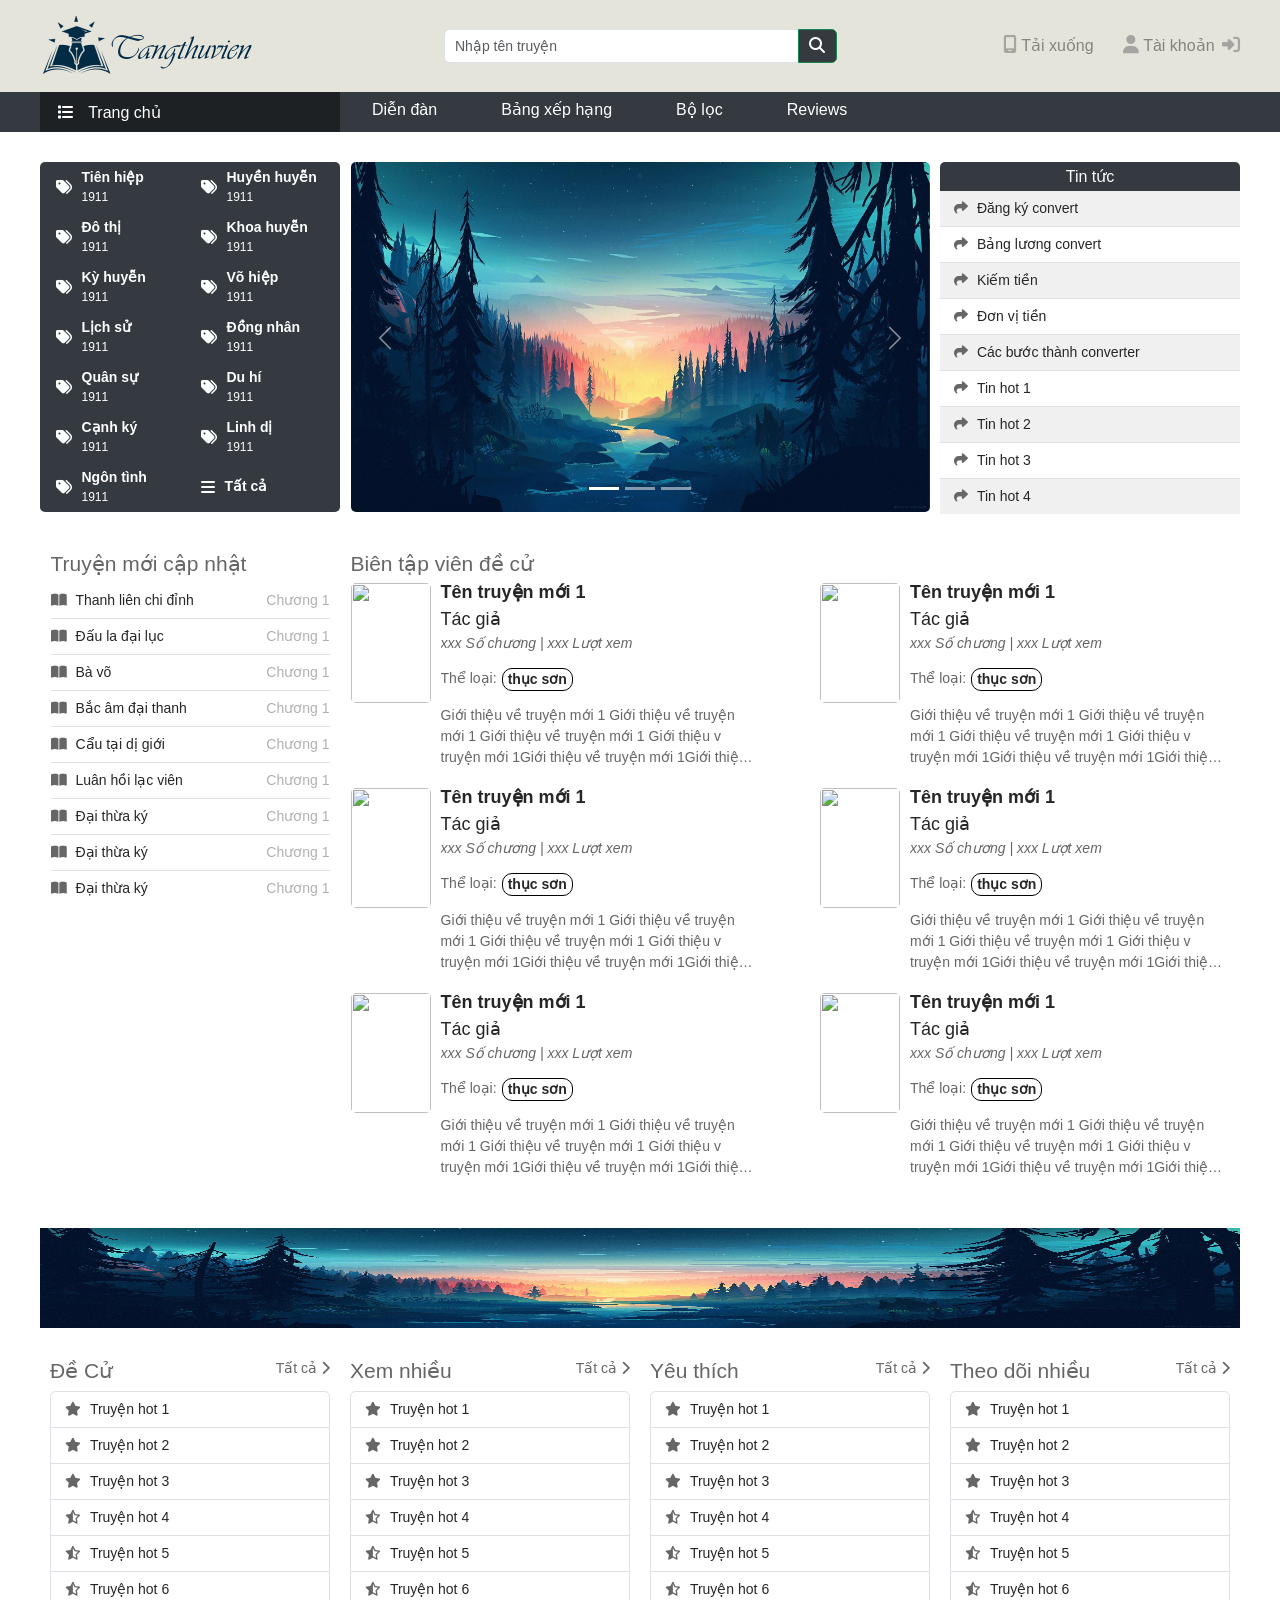
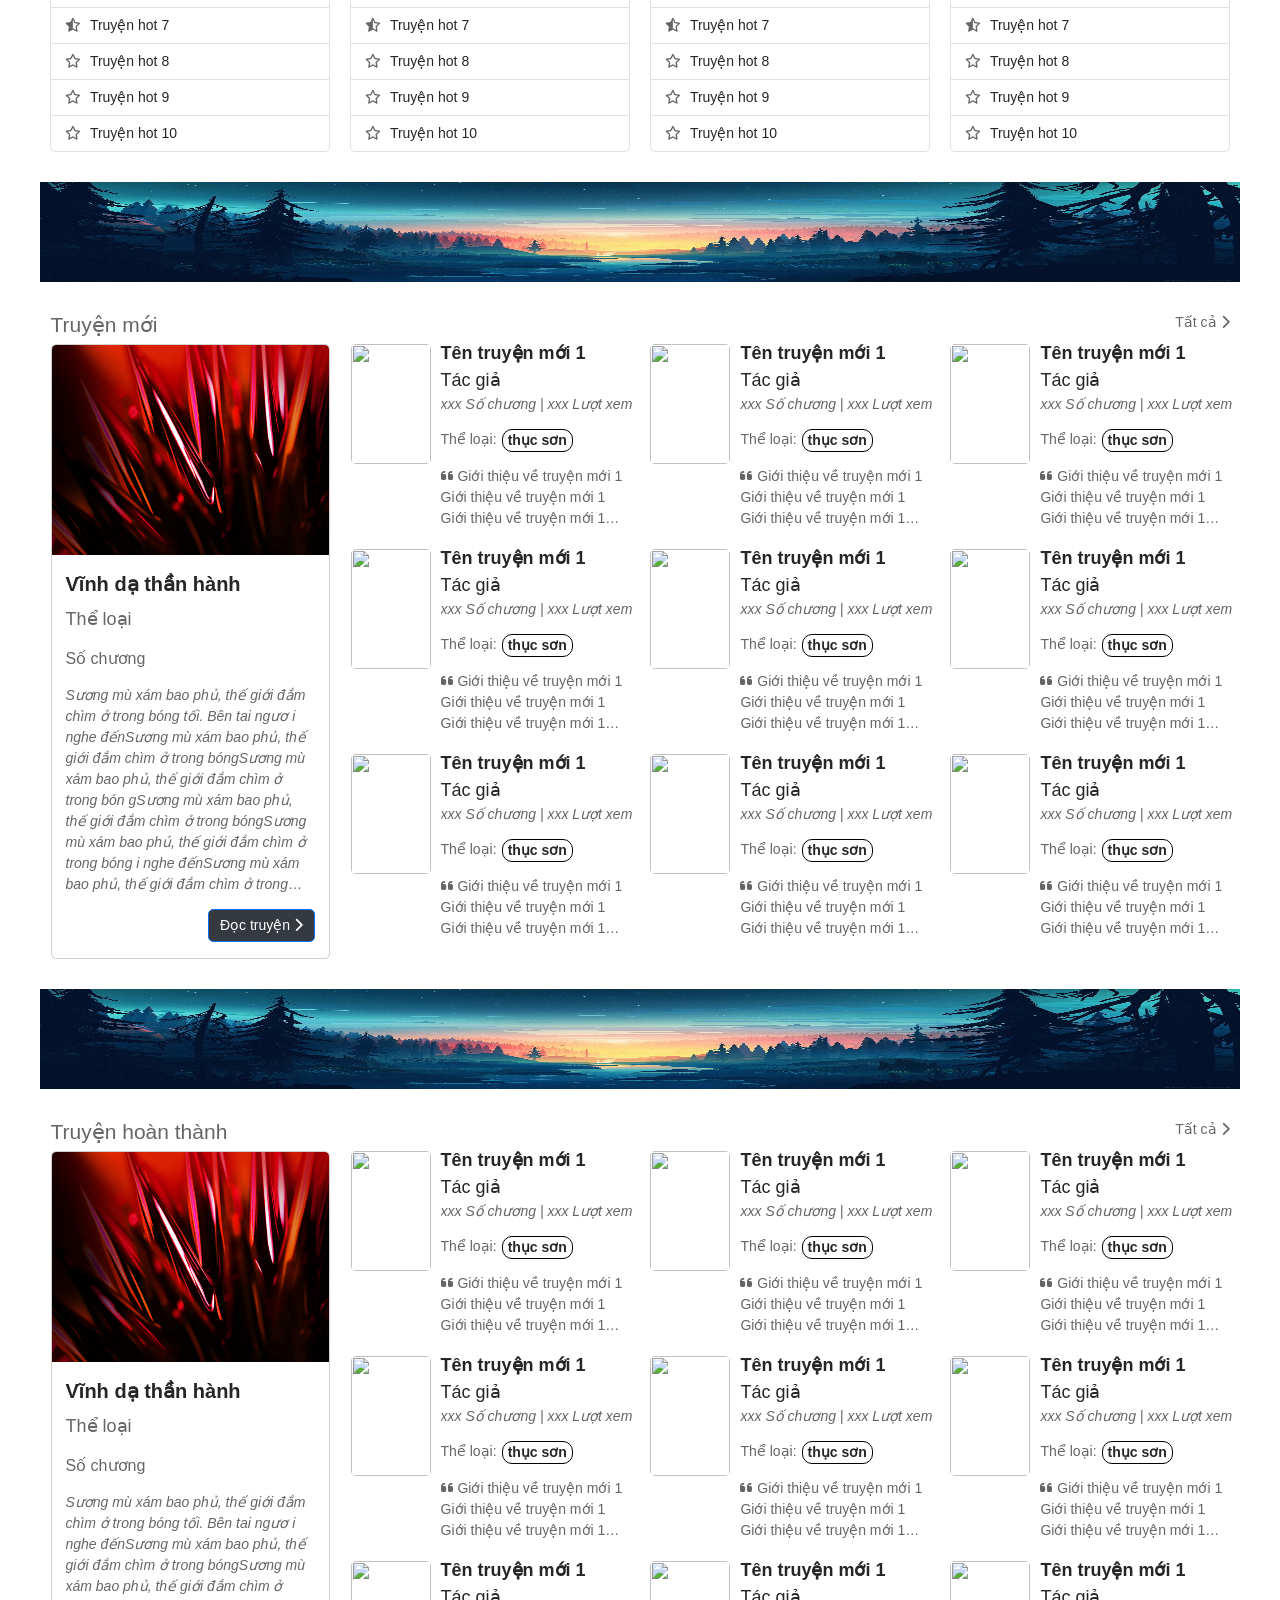
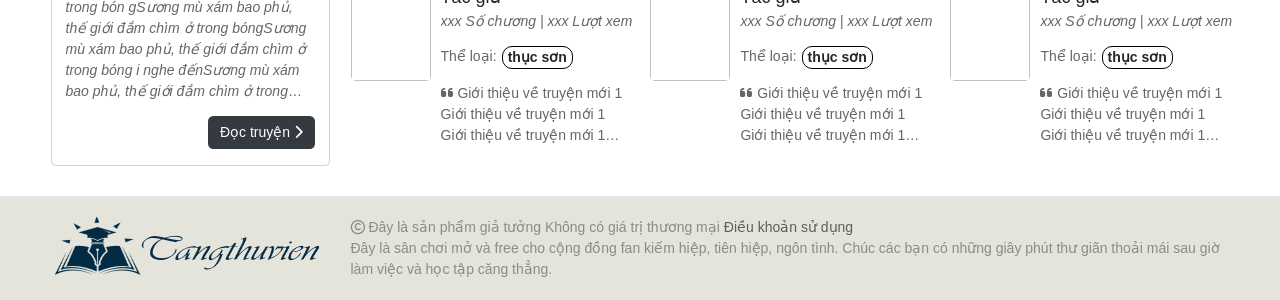
==== commit 6f886f29: "update" ====
--- a/index.html
+++ b/index.html
@@ -1,7 +1,7 @@
 <!DOCTYPE html>
 <html lang="en">
     <head>
-        <title>NovelWebshite</title>
+        <title>NovelWebsite</title>
         <meta charset="utf-8">
         <meta name="viewport" content="width=device-width, initial-scale=1">
         <link href="https://cdn.jsdelivr.net/npm/bootstrap@5.2.3/dist/css/bootstrap.min.css" rel="stylesheet">
@@ -190,7 +190,7 @@
             <div class="index__theloai col-md-3">
                 <div class="index__theloai--wrap">
                     <div class="index__theloai--chitiet row">
-                        <div class="index__theloai--chitiet-cot1 col-md-6">
+                        <div class="index__theloai--chitiet-cot col-md-6">
                             <a href="javascript:void(0)">
                                 <i class="fa-solid fa-tags"></i>
                                 <span>
@@ -200,7 +200,7 @@
                                 
                             </a>
                         </div>
-                        <div class="index__theloai--chitiet-cot2 col-md-6">
+                        <div class="index__theloai--chitiet-cot col-md-6">
                             <a href="javascript:void(0)">
                                 <i class="fa-solid fa-tags"></i>
                                 <span>
@@ -211,7 +211,7 @@
                         </div>
                     </div>
                     <div class="index__theloai--chitiet row">
-                        <div class="index__theloai--chitiet-cot1 col-md-6">
+                        <div class="index__theloai--chitiet-cot col-md-6">
                             <a href="javascript:void(0)">
                                 <i class="fa-solid fa-tags"></i>
                                 <span>
@@ -220,7 +220,7 @@
                                 </span>
                             </a>
                         </div>
-                        <div class="index__theloai--chitiet-cot2 col-md-6">
+                        <div class="index__theloai--chitiet-cot col-md-6">
                             <a href="javascript:void(0)">
                                 <i class="fa-solid fa-tags"></i>
                                 <span>
@@ -231,7 +231,7 @@
                         </div>
                     </div>
                     <div class="index__theloai--chitiet row">
-                        <div class="index__theloai--chitiet-cot1 col-md-6">
+                        <div class="index__theloai--chitiet-cot col-md-6">
                             <a href="javascript:void(0)">
                                 <i class="fa-solid fa-tags"></i>
                                 <span>
@@ -240,7 +240,7 @@
                                 </span>
                             </a>
                         </div>
-                        <div class="index__theloai--chitiet-cot2 col-md-6">
+                        <div class="index__theloai--chitiet-cot col-md-6">
                             <a href="javascript:void(0)">
                                 <i class="fa-solid fa-tags"></i>
                                 <span>
@@ -251,7 +251,7 @@
                         </div>
                     </div>
                     <div class="index__theloai--chitiet row">
-                        <div class="index__theloai--chitiet-cot1 col-md-6">
+                        <div class="index__theloai--chitiet-cot col-md-6">
                             <a href="javascript:void(0)">
                                 <i class="fa-solid fa-tags"></i>
                                 <span>
@@ -260,7 +260,7 @@
                                 </span>
                             </a>
                         </div>
-                        <div class="index__theloai--chitiet-cot2 col-md-6">
+                        <div class="index__theloai--chitiet-cot col-md-6">
                             <a href="javascript:void(0)">
                                 <i class="fa-solid fa-tags"></i>
                                 <span>
@@ -271,7 +271,7 @@
                         </div>
                     </div>
                     <div class="index__theloai--chitiet row">
-                        <div class="index__theloai--chitiet-cot1 col-md-6">
+                        <div class="index__theloai--chitiet-cot col-md-6">
                             <a href="javascript:void(0)">
                                 <i class="fa-solid fa-tags"></i>
                                 <span>
@@ -280,7 +280,7 @@
                                 </span>
                             </a>
                         </div>
-                        <div class="index__theloai--chitiet-cot2 col-md-6">
+                        <div class="index__theloai--chitiet-cot col-md-6">
                             <a href="javascript:void(0)">
                                 <i class="fa-solid fa-tags"></i>
                                 <span>
@@ -291,7 +291,7 @@
                         </div>
                     </div>
                     <div class="index__theloai--chitiet row">
-                        <div class="index__theloai--chitiet-cot1 col-md-6">
+                        <div class="index__theloai--chitiet-cot col-md-6">
                             <a href="javascript:void(0)">
                                 <i class="fa-solid fa-tags"></i>
                                 <span>
@@ -300,7 +300,7 @@
                                 </span>
                             </a>
                         </div>
-                        <div class="index__theloai--chitiet-cot2 col-md-6">
+                        <div class="index__theloai--chitiet-cot col-md-6">
                             <a href="javascript:void(0)">
                                 <i class="fa-solid fa-tags"></i>
                                 <span>
@@ -311,7 +311,7 @@
                         </div>
                     </div>
                     <div class="index__theloai--chitiet row">
-                        <div class="index__theloai--chitiet-cot1 col-md-6">
+                        <div class="index__theloai--chitiet-cot col-md-6">
                             <a href="javascript:void(0)">
                                 <i class="fa-solid fa-tags"></i>
                                 <span>
@@ -320,7 +320,7 @@
                                 </span>
                             </a>
                         </div>
-                        <div class="index__theloai--chitiet-cot2 col-md-6">
+                        <div class="index__theloai--chitiet-cot col-md-6">
                             <a href="javascript:void(0)">
                                 <i class="fa-solid fa-bars"></i>
                                 <span>
--- a/css/index.css
+++ b/css/index.css
@@ -236,35 +236,35 @@
     padding: 5px;
 }
 
-.index__theloai--chitiet-cot1, .index__theloai--chitiet-cot2 {
+.index__theloai--chitiet-cot {
     color: white;
 }
 
-.index__theloai--chitiet-cot1:hover, .index__theloai--chitiet-cot2:hover {
+.index__theloai--chitiet-cot:hover {
     background-color: #077c86;
     color: #fff;
     border-radius: 5px;
 }
 
-.index__theloai--chitiet-cot1 a, .index__theloai--chitiet-cot2 a {
+.index__theloai--chitiet-cot a {
     color: inherit;
     float: left;
     display: flex;
 }
 
-.index__theloai--chitiet-cot1 i, .index__theloai--chitiet-cot2 i {
+.index__theloai--chitiet-cot i {
     text-align: center;
     font-size: 16px;
     line-height: 40px;
     color: inherit;
 }
 
-.index__theloai--chitiet-cot1 p, .index__theloai--chitiet-cot2 p {
+.index__theloai--chitiet-cot p {
     color: inherit;
     margin: auto 0 auto 10px;
 }
 
-.index__theloai--chitiet-cot1 span, .index__theloai--chitiet-cot2 span {
+.index__theloai--chitiet-cot span {
     color: inherit;
 }
 
@@ -479,7 +479,6 @@
 }
 
 .catagory-wrap {
-    background-color: aquamarine;
     border: 1px solid black;
     border-radius: 10px;
 }
